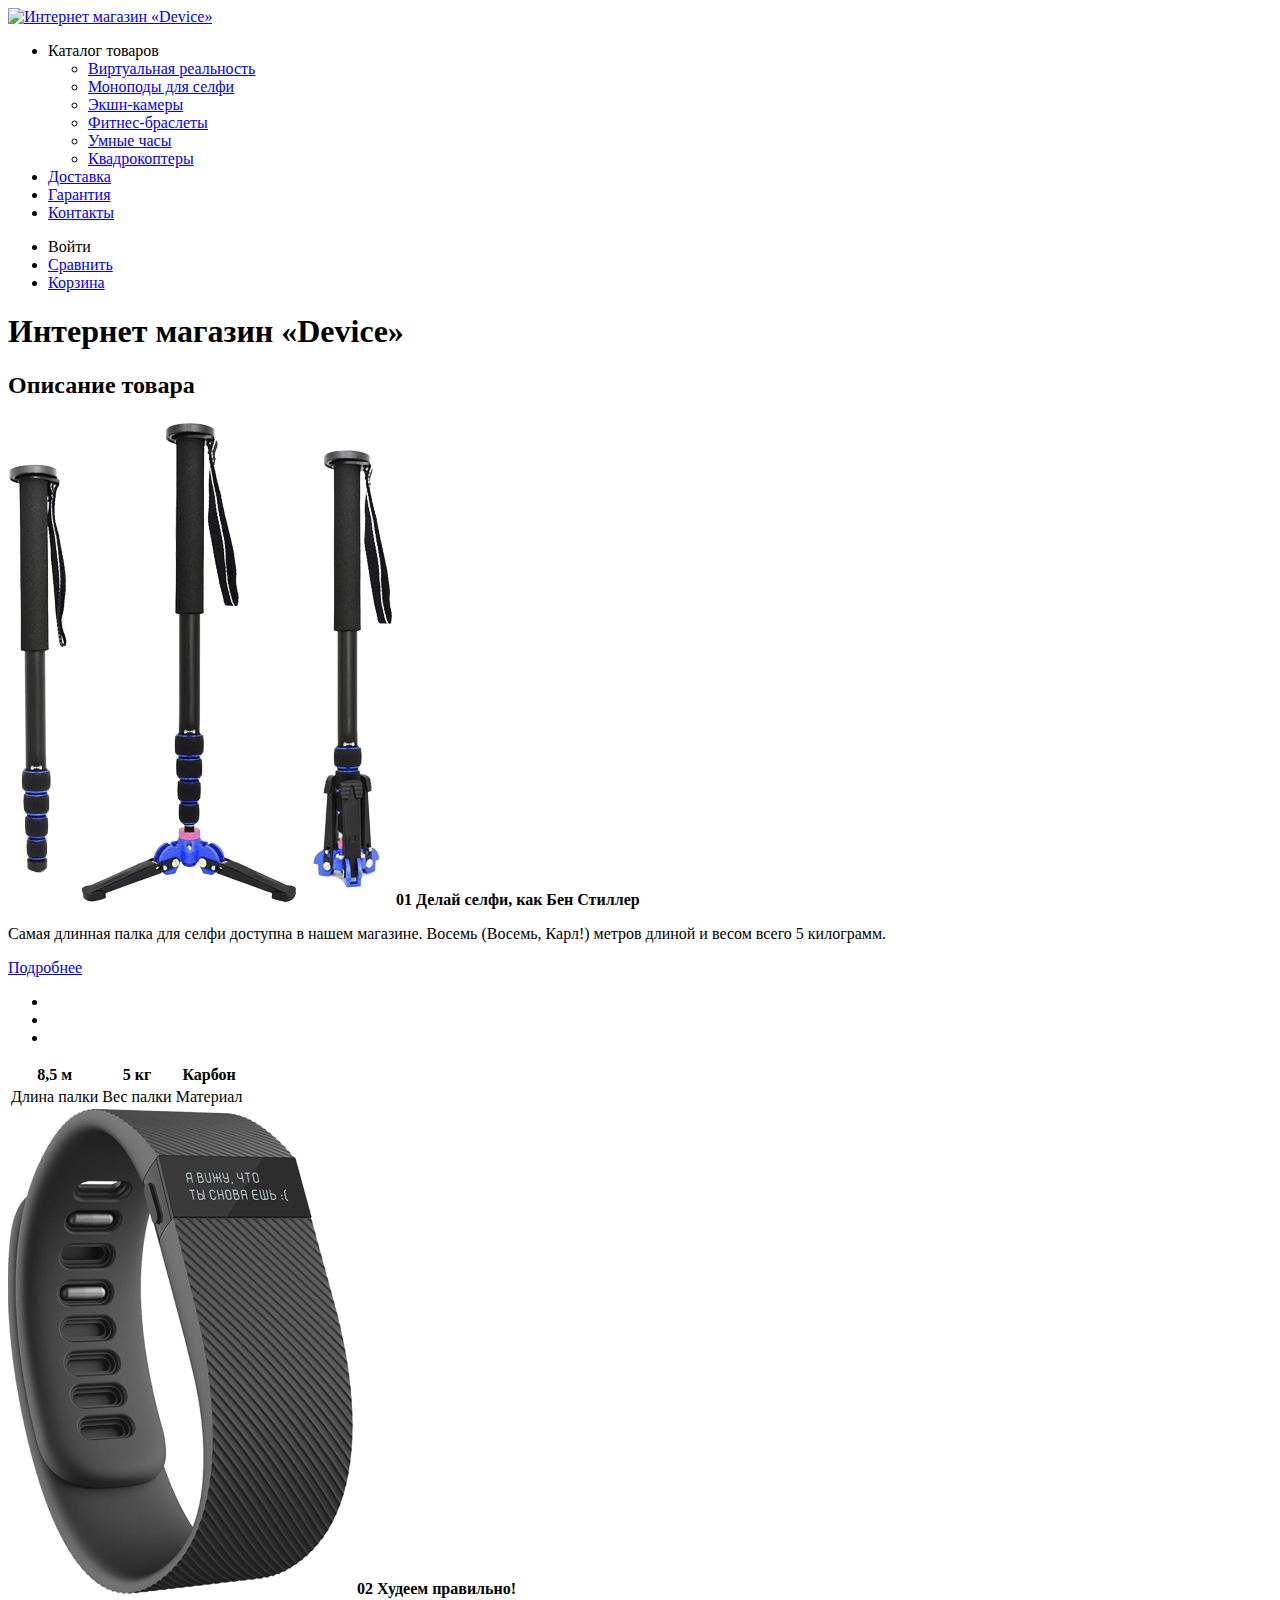
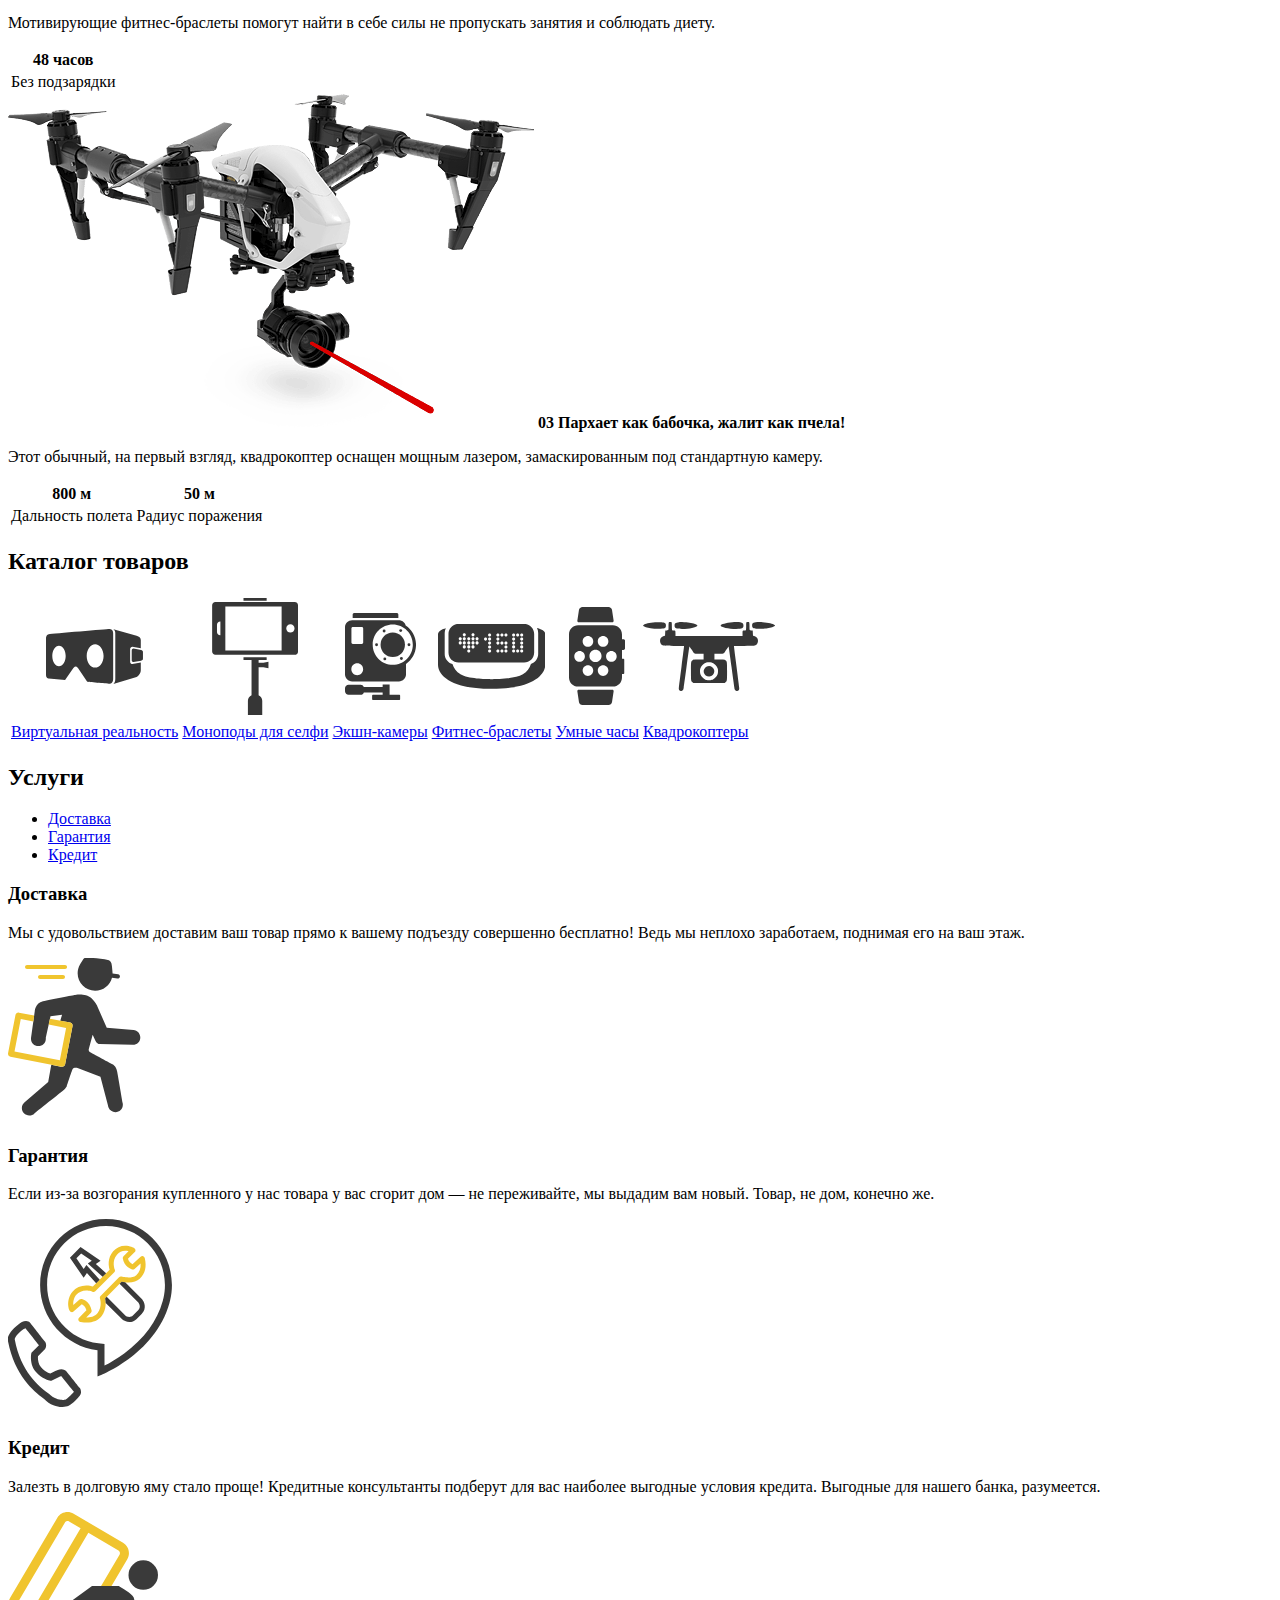
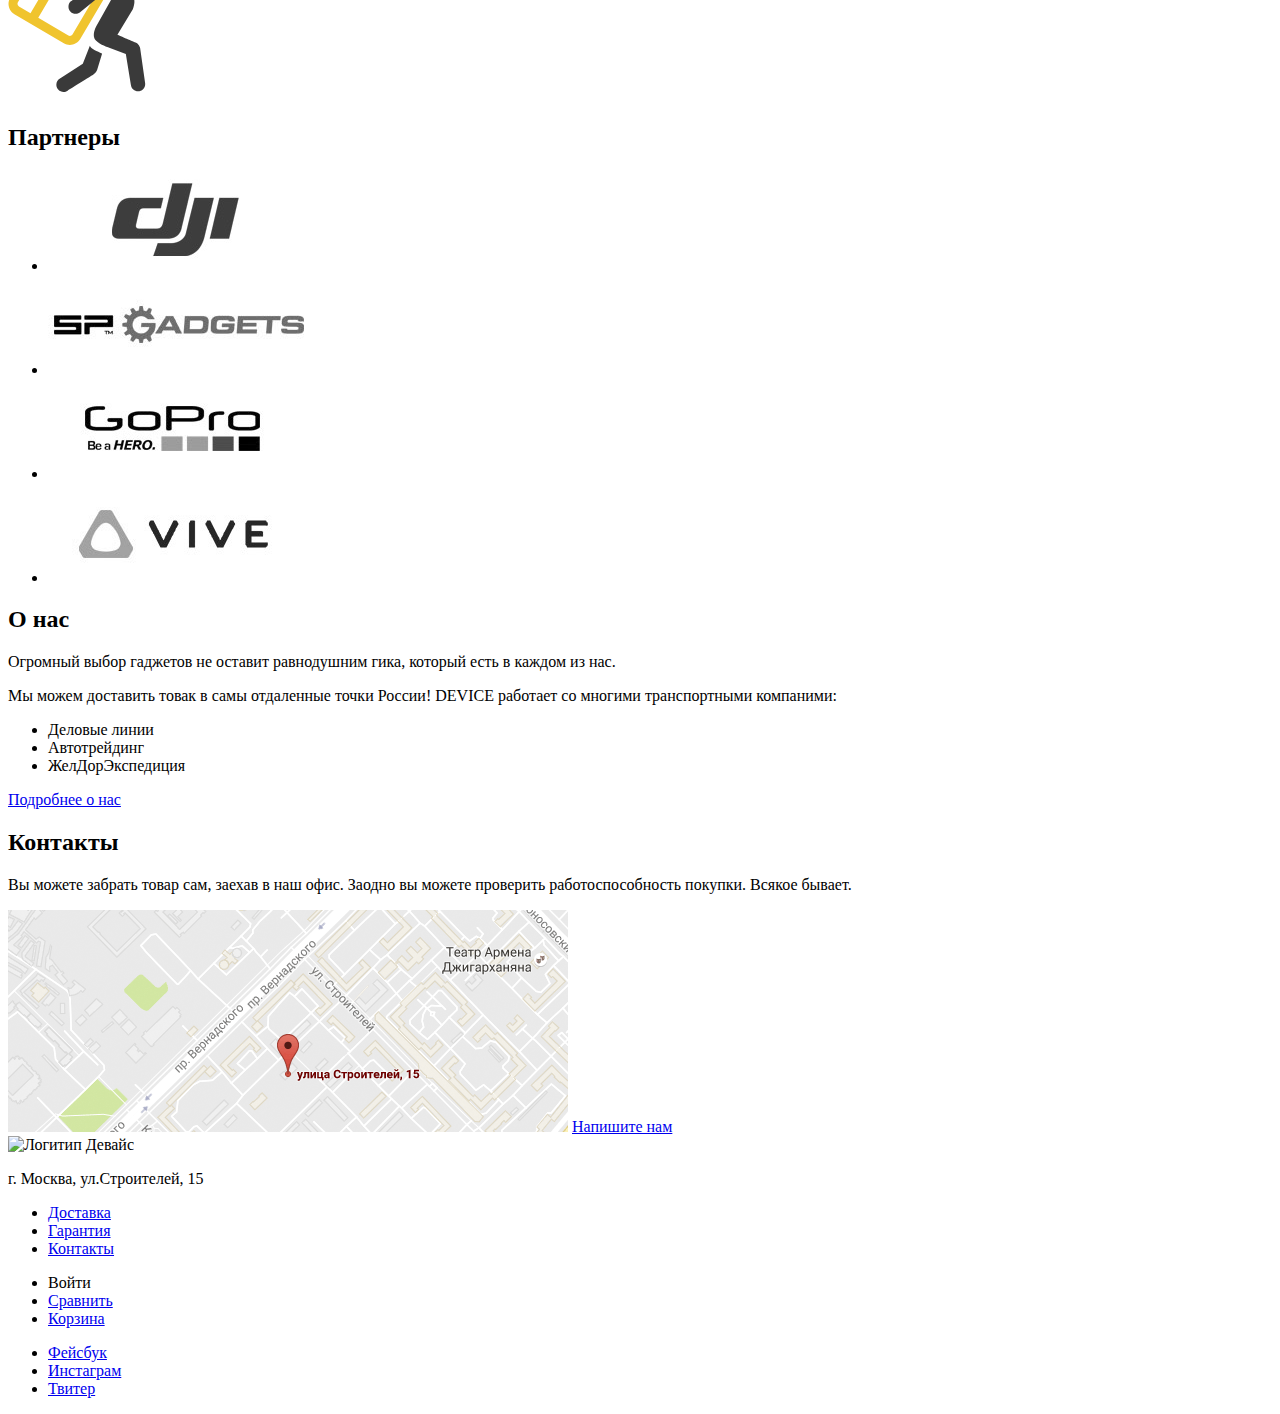
==== index.html @ b76ee07d "done" ====
<!DOCTYPE html>
<html lang="en">

<head>
    <meta charset="UTF-8">
    <meta name="viewport" content="width=device-width, initial-scale=1.0">
    <meta http-equiv="X-UA-Compatible" content="ie=edge">
    <title>Device cite</title>
</head>

<body>
    <header class="main-header">
        <nav class="main-navigation">
            <a class="main-headeer-logo" href="#">
                <img src="img/index-logo.jpg" alt="Интернет магазин «Device»">
            </a>
            <ul class="cite-navigation">
                <li class="catalog-menu">Каталог товаров
                    <ul><li>
                        <a href="#">Виртуальная реальность</a>
                    </li>
                    <li>
                        <a href="#">Моноподы для селфи</a>
                    </li>
                    <li>
                        <a href="#">Экшн-камеры</a>
                    </li>
                    <li>
                        <a href="#">Фитнес-браслеты</a>
                    </li>
                    <li>
                        <a href="#">Умные часы</a>
                    </li>
                    <li>
                        <a href="#">Квадрокоптеры</a>
                    </li>

                    </ul>
                </li>
                <li>
                    <a href="delivery.html">Доставка</a>
                </li>
                <li>
                    <a href="warranty.html">Гарантия</a>
                </li>
                <li>
                    <a href="contacts.html">Контакты</a>
                </li>
            </ul>
            <ul class="user-navigation">
                <li class="login-link">Войти</li>
                <li>
                    <a href="compare.html">Сравнить</a>
                </li>
                <li>
                    <a href="basket.html">Корзина</a>
                </li>
            </ul>
        </nav>
    </header>
    <main class="main-container">
        <h1 class="visually-hidden">Интернет магазин «Device»</h1>
        <section class="slider">
            <h2 class="visually-hidden">Описание товара</h2>
            <img class="slider-img-current" src="img/slider-monopod.png" alt="Монопод">
            <b class="slider-number">01</b>
            <b class="slider-adv-slogan-current">Делай селфи, как Бен Стиллер</b>
            <p class="slider-text-current">Самая длинная палка для селфи доступна в нашем магазине. Восемь (Восемь, Карл!) метров длиной и весом всего 5
                килограмм.
            </p>
            <a href="#" class="slider-link">Подробнее</a>
            <!-- Может надо заменить список радиобатонами -->
            <ul class="slider-button-list">
                <li class="slider-button-list-item-current"></li>
                <li class="slider-button-list-item"></li>
                <li class="slider-button-list-item"></li>
            </ul>
            <table class="description-params-current">
                <tr class="description-params-value-current">
                    <th>8,5 м</th>
                    <th>5 кг</th>
                    <th>Карбон</th>
                </tr>
                <tr class="description-params-name-current">
                    <td>Длина палки</td>
                    <td>Вес палки</td>
                    <td>Материал</td>
                </tr>
            </table>
            <img class="slider-img" src="img/slider-watch.png" alt="Часы">
            <b class="slider-number">02</b>
            <b class="slider-adv-slogan">Худеем правильно!</b>
            <p class="slider-text">Мотивирующие фитнес-браслеты помогут найти в себе силы 
                не пропускать занятия и соблюдать диету.
            </p>
            <!-- <a href="#" class="slider-link">Подробнее</a> -->
            <!-- Может надо заменить список радиобатонами -->
            <!-- <ul class="slider-button-list">
                <li class="slider-button-list-item-current"></li>
                <li class="slider-button-list-item"></li>
                <li class="slider-button-list-item"></li>
            </ul> -->
            <table class="description-params">
                <tr class="description-params">
                    <th>48 часов</th>
                </tr>
                <tr class="description-params-name">
                    <td>Без подзарядки</td>
                </tr>
            </table>
            
            <img class="slider-img" src="img/slider-quadro.png" alt="Квадрокоптер">
            <b class="slider-number">03</b>
            <b class="slider-adv-slogan">Пархает как бабочка, жалит как пчела!</b>
            <p class="slider-text">Этот обычный, на первый взгляд, квадрокоптер оснащен 
                    мощным лазером, замаскированным под стандартную камеру.
            </p>
            <!-- <a href="#" class="slider-link">Подробнее</a> -->
            <!-- Может надо заменить список радиобатонами -->
            <!-- <ul class="slider-button-list">
                <li class="slider-button-list-item"></li>
                <li class="slider-button-list-item"></li>
                <li class="slider-button-list-item"></li>
            </ul> -->
            <table class="description-params">
                <tr class="description-params-value">
                    <th>800 м</th>
                    <th>50 м</th>
                </tr>
                <tr class="description-params-name">
                    <td>Дальность полета</td>
                    <td>Радиус поражения</td>
                </tr>
            </table>
        </section>
        <section class="catalog">
            <h2 class="visually-hidden">Каталог товаров</h2>
            <table>
                <tr class="description-icons">
                    <th>
                        <a href="#">
                            <img src="img/icon-vr.svg" 
                            alt="Виртуальная реальность">
                        </a>
                    </th>
                    <th>
                        <a href="#">
                            <img src="img/icon-monopod.svg" alt="Монопод">
                        </a>
                    </th>
                    <th>
                        <a href="#">
                            <img src="img/icon-camera.svg" alt="Камера">
                        </a>
                    </th>
                    <th>
                        <a href="#">
                            <img src="img/icon-bracer.svg" alt="Браслет">
                        </a>
                    </th>
                    <th>
                        <a href="#">
                            <img src="img/icon-watch.svg" alt="Часы">
                        </a>
                    </th>
                    <th>
                        <a href="#">
                            <img src="img/icon-quadro.svg" alt="Квадрокоптер">
                        </a>
                    </th>
                </tr>
                <tr class="description-inon-names">
                    <td>
                        <a href="#">Виртуальная реальность</a>
                    </td>
                    <td>
                        <a href="#">Моноподы для селфи</a>
                    </td>
                    <td>
                        <a href="#">Экшн-камеры</a>
                    </td>
                    <td>
                        <a href="#">Фитнес-браслеты</a>
                    </td>
                    <td>
                        <a href="#">Умные часы</a>
                    </td>
                    <td>
                        <a href="#">Квадрокоптеры</a>
                    </td>
                </tr>
            </table>
        </section>
        <section class="servises">
            <h2 class="visually-hidden">Услуги</h2>
            <ul class="servises-list">
                <li class="servises-item-current">
                    <a href="#">Доставка</a>
                </li>
                <li class="servises-item">
                    <a href="#">Гарантия</a>
                </li>
                <li class="servises-item">
                    <a href="#">Кредит</a>
                </li>
            </ul>
            <h3 class="servises-header-current">Доставка</h3>
            <p class="servises-text-current">Мы с удовольствием доставим ваш
                 товар прямо к вашему подъезду совершенно бесплатно! Ведь мы 
                 неплохо заработаем, поднимая его на ваш этаж.
            </p>
            <img src="img/icon-delivery.svg" alt="Доставка">

            <h3 class="servises-header">Гарантия</h3>
            <p class="servises-text">Если из-за возгорания купленного
                 у нас товара у вас сгорит дом — не переживайте, мы выдадим
                  вам новый. Товар, не дом, конечно же.
            </p>
            <img src="img/icon-warranty.svg" alt="Гарантия">

            <h3 class="servises-header">Кредит</h3>
            <p class="servises-text">Залезть в долговую яму стало 
                проще! Кредитные консультанты подберут для вас наиболее
                выгодные условия кредита. Выгодные для нашего банка, 
                разумеется.
            </p>
            <img src="img/icon-credit.svg" alt="Кредит">

        </section>
        <section class="partners">
            <h2 class="visually-hidden">Партнеры</h2>
            <ul class="partner-list">
                <li>
                    <img src="img/logo-dji-black.jpg" alt="DJI">
                </li>
                <li>
                    <img src="img/logo-spgadgets-black.jpg" alt="SPGadgets">
                </li>
                <li>
                    <img src="img/logo-gopro-black.jpg" alt="GoPro">
                </li>
                <li>
                    <img src="img/logo-vive-black.jpg" alt="VIVE">
                </li>
            </ul>
        </section>
        <section class="about">
            <h2 class="visually-hidden">О нас</h2>
            <p class="about-text">Огромный выбор гаджетов не оставит 
                равнодушним гика, который есть в каждом из нас.
            </p>
            <p class="about-text">Мы можем доставить товак в самы 
                отдаленные точки России! DEVICE работает со многими 
                транспортными компаними:
            </p>
            <ul class="delivery-list">
                <li>Деловые линии</li>
                <li>Автотрейдинг</li>
                <li>ЖелДорЭкспедиция</li>
            </ul>
            <a class="about-link" href="#">Подробнее о нас</a>
        </section>
        <section class="contacts">
            <h2 class="visually-hidden">Контакты</h2>
            <p class="contacts-text">Вы можете забрать товар сам, 
                заехав в наш офис. Заодно вы можете проверить 
                работоспособность покупки. Всякое бывает.
            </p>
            <img src="img/map.png" alt="карта">
            <a class="contacts-link" href="#">Напишите нам</a>
        </section>
    </main>
    <footer class="main-footer">
        <img src="img/main-footer-logo.jpg" alt="Логитип Девайс">
        <p class="footer-text-adress">г. Москва, ул.Строителей, 15</p>
        <ul class="cite-navigation-footer">
            <li>
                <a href="delivery.html">Доставка</a>
            </li>
            <li>
                <a href="warranty.html">Гарантия</a>
            </li>
            <li>
                <a href="contacts.html">Контакты</a>
            </li>
        </ul>
        <ul class="user-navigation-footer">
            <li class="login-link">Войти</li>
            <li>
                <a href="compare.html">Сравнить</a>
            </li>
            <li>
                <a href="basket.html">Корзина</a>
            </li>
        </ul>
        <ul>
            <li><a class="social-button" href="#">Фейсбук</a></li>
            <li><a class="social-button" href="#">Инстаграм</a></li>
            <li><a class="social-button" href="#">Твитер</a></li>
        </ul>

    </footer>
</body>

</html>
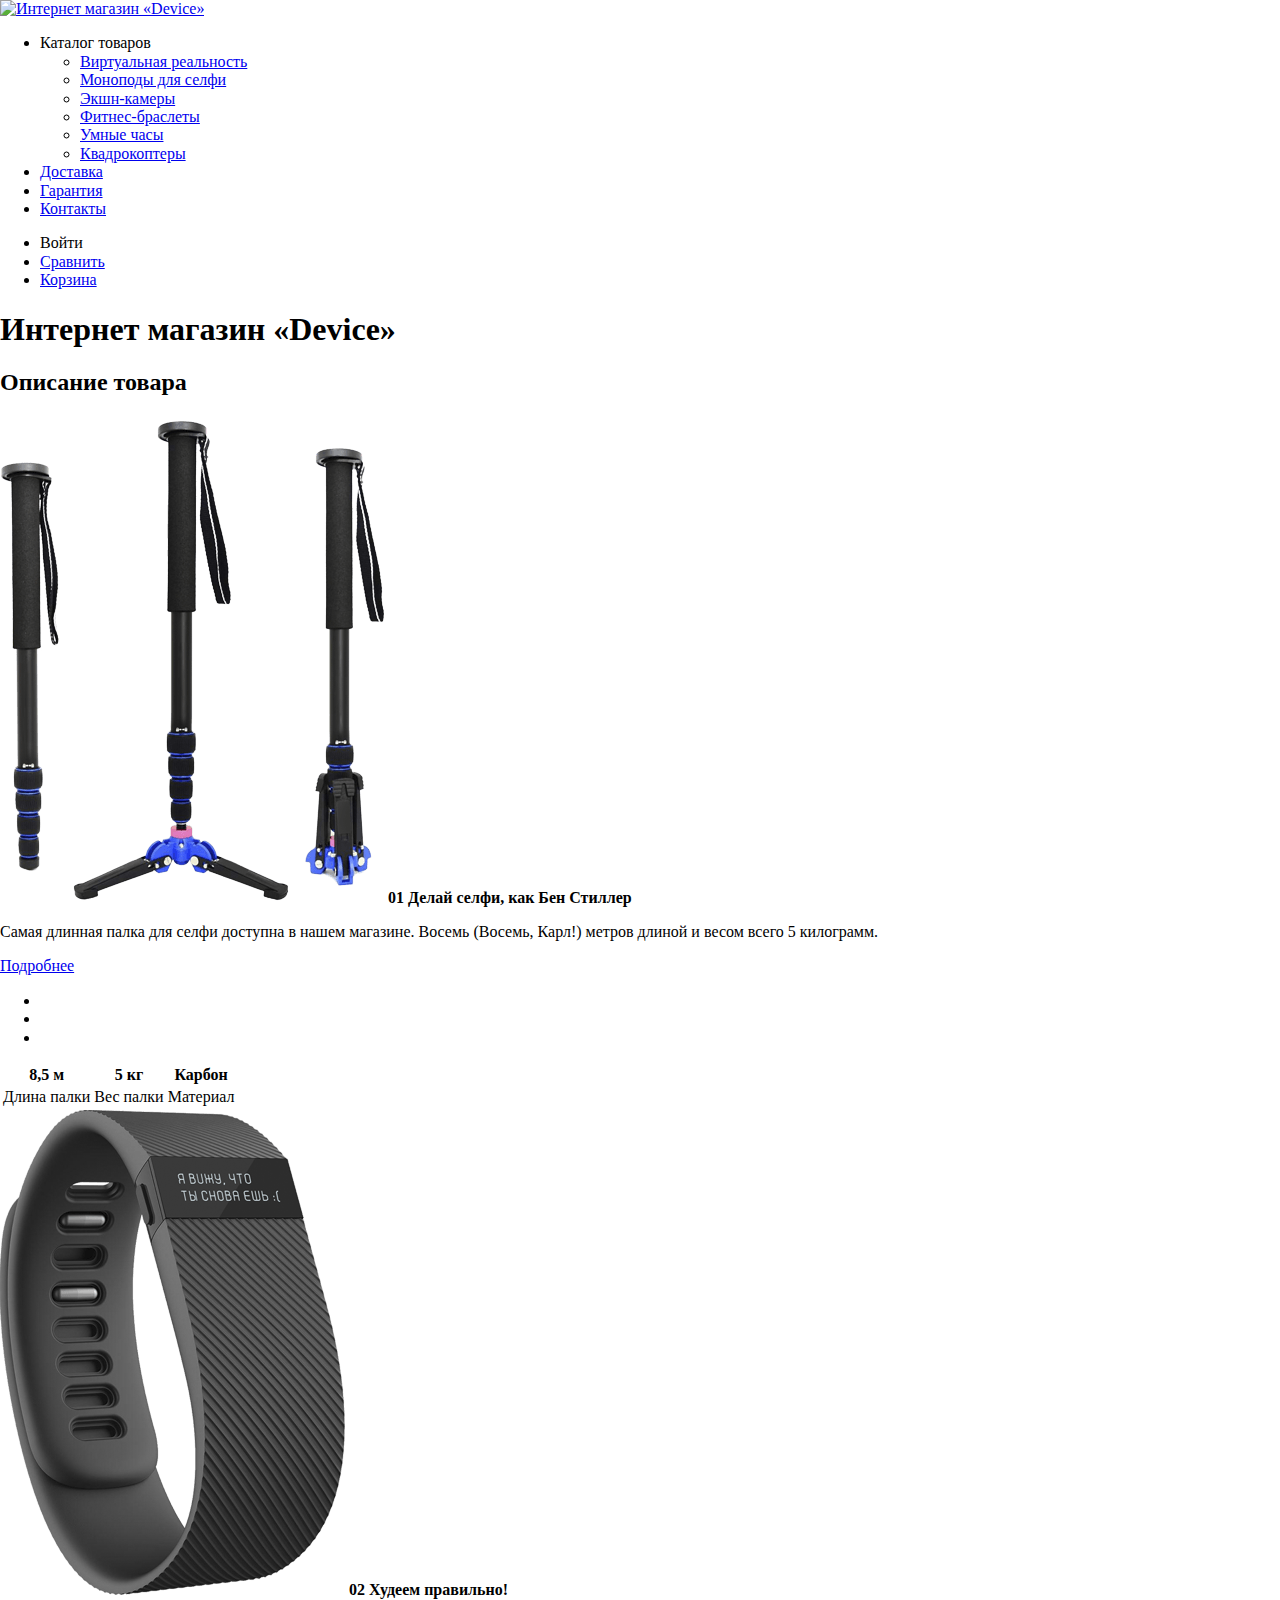
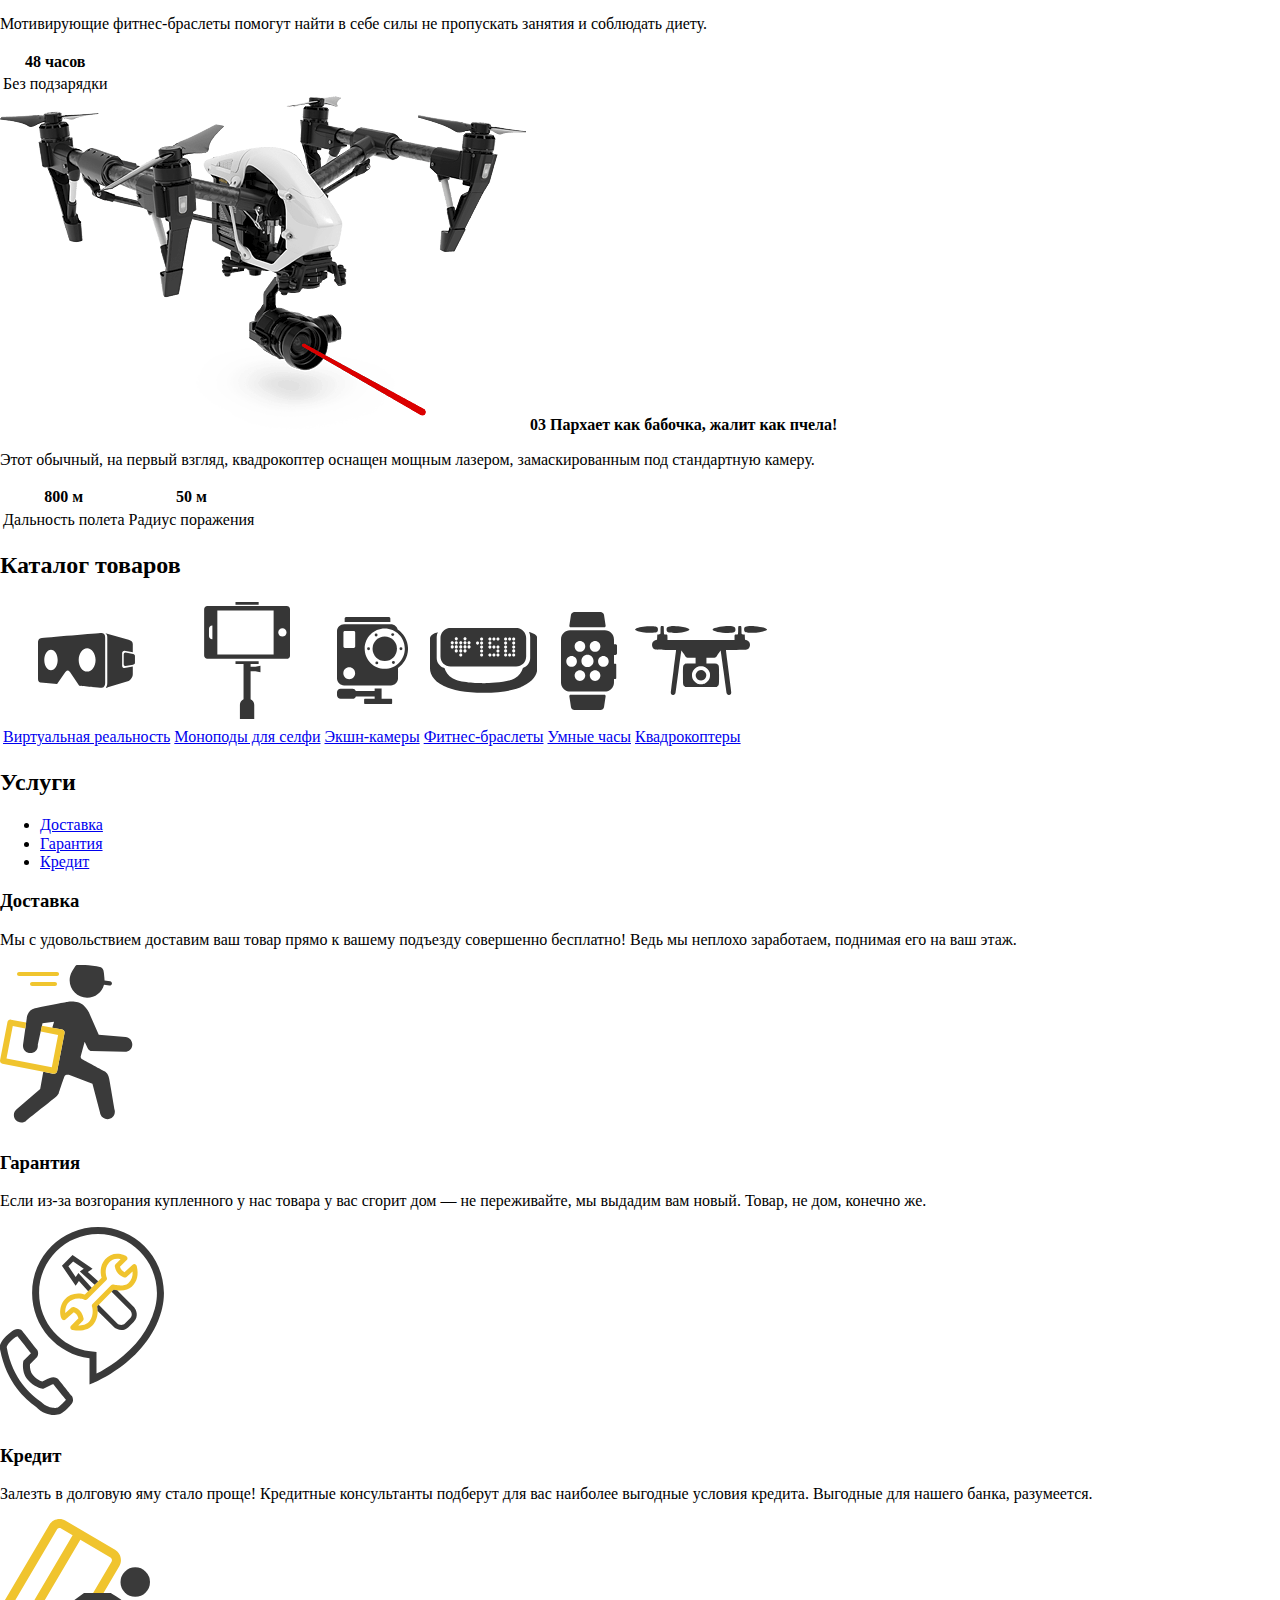
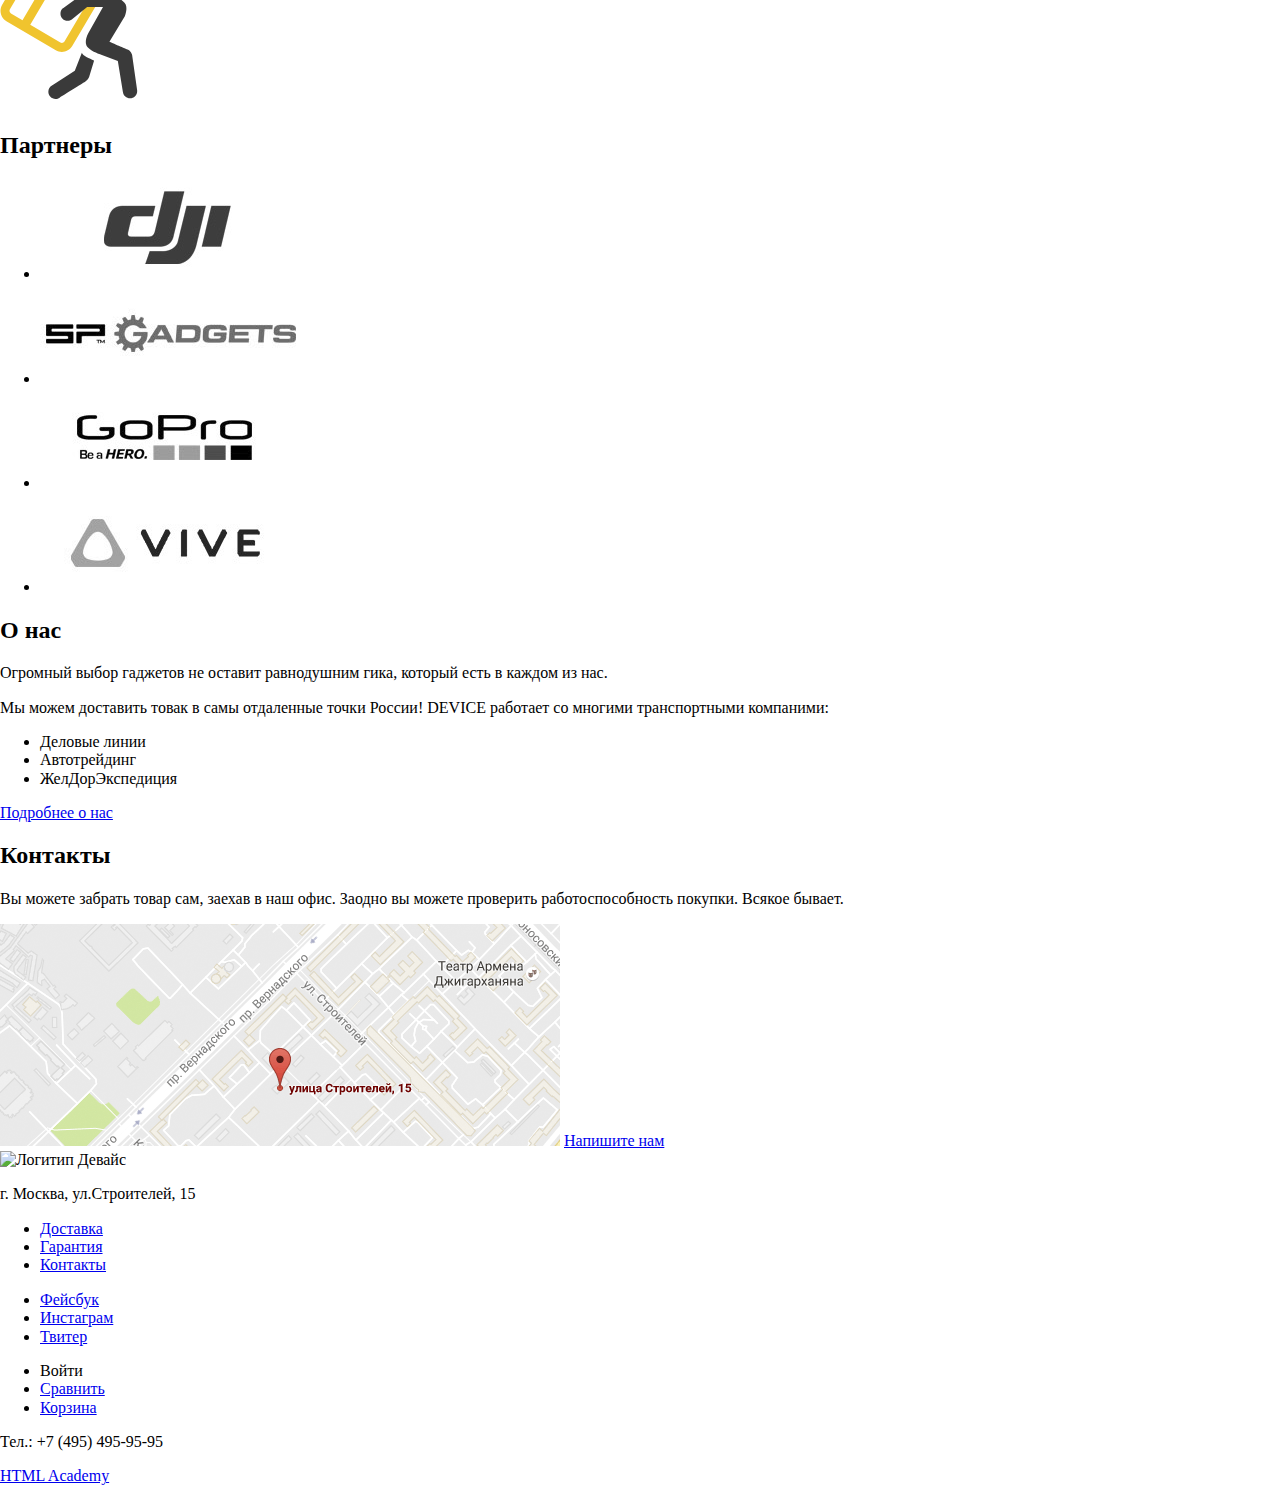
==== commit ee4a3739: "git commit origin -m "Начал стилизацию"" ====
--- a/index.html
+++ b/index.html
@@ -1,305 +1,306 @@
 <!DOCTYPE html>
 <html lang="en">
 
-<head>
-    <meta charset="UTF-8">
-    <meta name="viewport" content="width=device-width, initial-scale=1.0">
-    <meta http-equiv="X-UA-Compatible" content="ie=edge">
-    <title>Device cite</title>
-</head>
-
-<body>
-    <header class="main-header">
-        <nav class="main-navigation">
-            <a class="main-headeer-logo" href="#">
-                <img src="img/index-logo.jpg" alt="Интернет магазин «Device»">
-            </a>
-            <ul class="cite-navigation">
-                <li class="catalog-menu">Каталог товаров
-                    <ul><li>
-                        <a href="#">Виртуальная реальность</a>
+    <head>
+        <meta charset="UTF-8">
+        <meta name="viewport" content="width=device-width,
+            initial-scale=1.0">
+        <meta http-equiv="X-UA-Compatible" content="ie=edge">
+        <link rel="stylesheet" href="css/normalize.css">
+        <title>Device cite</title>
+    </head>
+
+    <body>
+
+        <header class="main-header">
+            <nav class="main-navigation">
+
+                <a class="main-headeer-logo" href="#">
+                    <img src="img/index-logo.jpg" alt="Интернет
+                        магазин «Device»"> </a>
+
+                <ul class="cite-navigation">
+                    <li class="catalog-menu">Каталог товаров
+                        <ul>
+                            <li> <a href="#">Виртуальная реальность</a> </li>
+                            <li> <a href="#">Моноподы для селфи</a> </li>
+                            <li> <a href="#">Экшн-камеры</a> </li>
+                            <li> <a href="#">Фитнес-браслеты</a> </li>
+                            <li> <a href="#">Умные часы</a> </li>
+                            <li> <a href="#">Квадрокоптеры</a> </li>
+                        </ul>
                     </li>
-                    <li>
-                        <a href="#">Моноподы для селфи</a>
+                    <li> <a href="delivery.html">Доставка</a> </li>
+                    <li> <a href="warranty.html">Гарантия</a> </li>
+                    <li> <a href="contacts.html">Контакты</a> </li>
+                </ul>
+
+                <ul class="user-navigation">
+                    <li class="login-link">Войти</li>
+                    <li> <a href="compare.html">Сравнить</a> </li>
+                    <li> <a href="basket.html">Корзина</a> </li>
+                </ul>
+
+            </nav>
+        </header>
+
+
+        <main class="main-container">
+
+            <h1 class="visually-hidden">Интернет магазин «Device»</h1>
+
+            <section class="slider">
+
+                <h2 class="visually-hidden">Описание товара</h2>
+
+                <img class="slider-img-current"
+                    src="img/slider-monopod.png" alt="Монопод">
+                <b class="slider-number">01</b>
+                <b class="slider-adv-slogan-current">Делай селфи, как
+                    Бен Стиллер</b>
+                <p class="slider-text-current">Самая длинная палка для
+                    селфи доступна в нашем магазине. Восемь (Восемь,
+                    Карл!) метров длиной и весом всего 5
+                    килограмм. </p>
+                <a href="#" class="slider-link">Подробнее</a>
+
+                <!-- Может надо заменить список радиобатонами -->
+                <ul class="slider-button-list">
+                    <li class="slider-button-list-item-current"></li>
+                    <li class="slider-button-list-item"></li>
+                    <li class="slider-button-list-item"></li>
+                </ul>
+
+                <table class="description-params-current">
+                    <tr class="description-params-value-current">
+                        <th>8,5 м</th>
+                        <th>5 кг</th>
+                        <th>Карбон</th>
+                    </tr>
+                    <tr class="description-params-name-current">
+                        <td>Длина палки</td>
+                        <td>Вес палки</td>
+                        <td>Материал</td>
+                    </tr>
+                </table>
+
+                <img class="slider-img" src="img/slider-watch.png"
+                    alt="Часы">
+                <b class="slider-number">02</b>
+                <b class="slider-adv-slogan">Худеем правильно!</b>
+                <p class="slider-text">Мотивирующие фитнес-браслеты
+                    помогут найти в себе силы не пропускать занятия и
+                    соблюдать диету. </p>
+                <!-- <a href="#" class="slider-link">Подробнее</a> -->
+                <!-- Может надо заменить список радиобатонами -->
+                <!-- <ul class="slider-button-list">
+                <li class="slider-button-list-item-current"></li>
+                <li class="slider-button-list-item"></li>
+                <li class="slider-button-list-item"></li>
+            </ul> -->
+                <table class="description-params">
+                    <tr class="description-params">
+                        <th>48 часов</th>
+                    </tr>
+                    <tr class="description-params-name">
+                        <td>Без подзарядки</td>
+                    </tr>
+                </table>
+
+                <img class="slider-img" src="img/slider-quadro.png"
+                    alt="Квадрокоптер">
+                <b class="slider-number">03</b>
+                <b class="slider-adv-slogan">Пархает как бабочка,
+                    жалит как пчела!</b>
+                <p class="slider-text">Этот обычный, на первый взгляд,
+                    квадрокоптер оснащен мощным лазером,
+                    замаскированным под стандартную камеру. </p>
+                <!-- <a href="#" class="slider-link">Подробнее</a> -->
+                <!-- Может надо заменить список радиобатонами -->
+                <!-- <ul class="slider-button-list">
+                <li class="slider-button-list-item"></li>
+                <li class="slider-button-list-item"></li>
+                <li class="slider-button-list-item"></li>
+            </ul> -->
+                <table class="description-params">
+                    <tr class="description-params-value">
+                        <th>800 м</th>
+                        <th>50 м</th>
+                    </tr>
+                    <tr class="description-params-name">
+                        <td>Дальность полета</td>
+                        <td>Радиус поражения</td>
+                    </tr>
+                </table>
+
+            </section>
+
+            <section class="catalog">
+
+                <h2 class="visually-hidden">Каталог товаров</h2>
+
+                <table>
+                    <tr class="description-icons">
+                        <th> <a href="#"> <img src="img/icon-vr.svg"
+                                    alt="Виртуальная реальность"> </a> </th>
+                        <th> <a href="#"> <img src="img/icon-monopod.svg"
+                                    alt="Монопод"> </a> </th>
+                        <th> <a href="#"> <img src="img/icon-camera.svg"
+                                    alt="Камера"> </a> </th>
+                        <th> <a href="#"> <img src="img/icon-bracer.svg"
+                                    alt="Браслет"> </a> </th>
+                        <th> <a href="#"> <img src="img/icon-watch.svg"
+                                    alt="Часы"> </a> </th>
+                        <th> <a href="#"> <img src="img/icon-quadro.svg"
+                                    alt="Квадрокоптер"> </a> </th>
+                    </tr>
+                    <tr class="description-inon-names">
+                        <td> <a href="#">Виртуальная реальность</a> </td>
+                        <td> <a href="#">Моноподы для селфи</a> </td>
+                        <td> <a href="#">Экшн-камеры</a> </td>
+                        <td> <a href="#">Фитнес-браслеты</a> </td>
+                        <td> <a href="#">Умные часы</a> </td>
+                        <td> <a href="#">Квадрокоптеры</a> </td>
+                    </tr>
+                </table>
+
+            </section>
+
+            <section class="servises">
+
+                <h2 class="visually-hidden">Услуги</h2>
+
+                <ul class="servises-list">
+                    <li class="servises-item-current"> <a href="#">Доставка</a>
                     </li>
-                    <li>
-                        <a href="#">Экшн-камеры</a>
-                    </li>
-                    <li>
-                        <a href="#">Фитнес-браслеты</a>
-                    </li>
-                    <li>
-                        <a href="#">Умные часы</a>
-                    </li>
-                    <li>
-                        <a href="#">Квадрокоптеры</a>
-                    </li>
-
-                    </ul>
-                </li>
-                <li>
-                    <a href="delivery.html">Доставка</a>
-                </li>
-                <li>
-                    <a href="warranty.html">Гарантия</a>
-                </li>
-                <li>
-                    <a href="contacts.html">Контакты</a>
-                </li>
-            </ul>
-            <ul class="user-navigation">
-                <li class="login-link">Войти</li>
-                <li>
-                    <a href="compare.html">Сравнить</a>
-                </li>
-                <li>
-                    <a href="basket.html">Корзина</a>
-                </li>
-            </ul>
-        </nav>
-    </header>
-    <main class="main-container">
-        <h1 class="visually-hidden">Интернет магазин «Device»</h1>
-        <section class="slider">
-            <h2 class="visually-hidden">Описание товара</h2>
-            <img class="slider-img-current" src="img/slider-monopod.png" alt="Монопод">
-            <b class="slider-number">01</b>
-            <b class="slider-adv-slogan-current">Делай селфи, как Бен Стиллер</b>
-            <p class="slider-text-current">Самая длинная палка для селфи доступна в нашем магазине. Восемь (Восемь, Карл!) метров длиной и весом всего 5
-                килограмм.
-            </p>
-            <a href="#" class="slider-link">Подробнее</a>
-            <!-- Может надо заменить список радиобатонами -->
-            <ul class="slider-button-list">
-                <li class="slider-button-list-item-current"></li>
-                <li class="slider-button-list-item"></li>
-                <li class="slider-button-list-item"></li>
-            </ul>
-            <table class="description-params-current">
-                <tr class="description-params-value-current">
-                    <th>8,5 м</th>
-                    <th>5 кг</th>
-                    <th>Карбон</th>
-                </tr>
-                <tr class="description-params-name-current">
-                    <td>Длина палки</td>
-                    <td>Вес палки</td>
-                    <td>Материал</td>
-                </tr>
-            </table>
-            <img class="slider-img" src="img/slider-watch.png" alt="Часы">
-            <b class="slider-number">02</b>
-            <b class="slider-adv-slogan">Худеем правильно!</b>
-            <p class="slider-text">Мотивирующие фитнес-браслеты помогут найти в себе силы 
-                не пропускать занятия и соблюдать диету.
-            </p>
-            <!-- <a href="#" class="slider-link">Подробнее</a> -->
-            <!-- Может надо заменить список радиобатонами -->
-            <!-- <ul class="slider-button-list">
-                <li class="slider-button-list-item-current"></li>
-                <li class="slider-button-list-item"></li>
-                <li class="slider-button-list-item"></li>
-            </ul> -->
-            <table class="description-params">
-                <tr class="description-params">
-                    <th>48 часов</th>
-                </tr>
-                <tr class="description-params-name">
-                    <td>Без подзарядки</td>
-                </tr>
-            </table>
-            
-            <img class="slider-img" src="img/slider-quadro.png" alt="Квадрокоптер">
-            <b class="slider-number">03</b>
-            <b class="slider-adv-slogan">Пархает как бабочка, жалит как пчела!</b>
-            <p class="slider-text">Этот обычный, на первый взгляд, квадрокоптер оснащен 
-                    мощным лазером, замаскированным под стандартную камеру.
-            </p>
-            <!-- <a href="#" class="slider-link">Подробнее</a> -->
-            <!-- Может надо заменить список радиобатонами -->
-            <!-- <ul class="slider-button-list">
-                <li class="slider-button-list-item"></li>
-                <li class="slider-button-list-item"></li>
-                <li class="slider-button-list-item"></li>
-            </ul> -->
-            <table class="description-params">
-                <tr class="description-params-value">
-                    <th>800 м</th>
-                    <th>50 м</th>
-                </tr>
-                <tr class="description-params-name">
-                    <td>Дальность полета</td>
-                    <td>Радиус поражения</td>
-                </tr>
-            </table>
-        </section>
-        <section class="catalog">
-            <h2 class="visually-hidden">Каталог товаров</h2>
-            <table>
-                <tr class="description-icons">
-                    <th>
-                        <a href="#">
-                            <img src="img/icon-vr.svg" 
-                            alt="Виртуальная реальность">
-                        </a>
-                    </th>
-                    <th>
-                        <a href="#">
-                            <img src="img/icon-monopod.svg" alt="Монопод">
-                        </a>
-                    </th>
-                    <th>
-                        <a href="#">
-                            <img src="img/icon-camera.svg" alt="Камера">
-                        </a>
-                    </th>
-                    <th>
-                        <a href="#">
-                            <img src="img/icon-bracer.svg" alt="Браслет">
-                        </a>
-                    </th>
-                    <th>
-                        <a href="#">
-                            <img src="img/icon-watch.svg" alt="Часы">
-                        </a>
-                    </th>
-                    <th>
-                        <a href="#">
-                            <img src="img/icon-quadro.svg" alt="Квадрокоптер">
-                        </a>
-                    </th>
-                </tr>
-                <tr class="description-inon-names">
-                    <td>
-                        <a href="#">Виртуальная реальность</a>
-                    </td>
-                    <td>
-                        <a href="#">Моноподы для селфи</a>
-                    </td>
-                    <td>
-                        <a href="#">Экшн-камеры</a>
-                    </td>
-                    <td>
-                        <a href="#">Фитнес-браслеты</a>
-                    </td>
-                    <td>
-                        <a href="#">Умные часы</a>
-                    </td>
-                    <td>
-                        <a href="#">Квадрокоптеры</a>
-                    </td>
-                </tr>
-            </table>
-        </section>
-        <section class="servises">
-            <h2 class="visually-hidden">Услуги</h2>
-            <ul class="servises-list">
-                <li class="servises-item-current">
-                    <a href="#">Доставка</a>
-                </li>
-                <li class="servises-item">
-                    <a href="#">Гарантия</a>
-                </li>
-                <li class="servises-item">
-                    <a href="#">Кредит</a>
-                </li>
-            </ul>
-            <h3 class="servises-header-current">Доставка</h3>
-            <p class="servises-text-current">Мы с удовольствием доставим ваш
-                 товар прямо к вашему подъезду совершенно бесплатно! Ведь мы 
-                 неплохо заработаем, поднимая его на ваш этаж.
-            </p>
-            <img src="img/icon-delivery.svg" alt="Доставка">
-
-            <h3 class="servises-header">Гарантия</h3>
-            <p class="servises-text">Если из-за возгорания купленного
-                 у нас товара у вас сгорит дом — не переживайте, мы выдадим
-                  вам новый. Товар, не дом, конечно же.
-            </p>
-            <img src="img/icon-warranty.svg" alt="Гарантия">
-
-            <h3 class="servises-header">Кредит</h3>
-            <p class="servises-text">Залезть в долговую яму стало 
-                проще! Кредитные консультанты подберут для вас наиболее
-                выгодные условия кредита. Выгодные для нашего банка, 
-                разумеется.
-            </p>
-            <img src="img/icon-credit.svg" alt="Кредит">
-
-        </section>
-        <section class="partners">
-            <h2 class="visually-hidden">Партнеры</h2>
-            <ul class="partner-list">
-                <li>
-                    <img src="img/logo-dji-black.jpg" alt="DJI">
-                </li>
-                <li>
-                    <img src="img/logo-spgadgets-black.jpg" alt="SPGadgets">
-                </li>
-                <li>
-                    <img src="img/logo-gopro-black.jpg" alt="GoPro">
-                </li>
-                <li>
-                    <img src="img/logo-vive-black.jpg" alt="VIVE">
-                </li>
-            </ul>
-        </section>
-        <section class="about">
-            <h2 class="visually-hidden">О нас</h2>
-            <p class="about-text">Огромный выбор гаджетов не оставит 
-                равнодушним гика, который есть в каждом из нас.
-            </p>
-            <p class="about-text">Мы можем доставить товак в самы 
-                отдаленные точки России! DEVICE работает со многими 
-                транспортными компаними:
-            </p>
-            <ul class="delivery-list">
-                <li>Деловые линии</li>
-                <li>Автотрейдинг</li>
-                <li>ЖелДорЭкспедиция</li>
-            </ul>
-            <a class="about-link" href="#">Подробнее о нас</a>
-        </section>
-        <section class="contacts">
-            <h2 class="visually-hidden">Контакты</h2>
-            <p class="contacts-text">Вы можете забрать товар сам, 
-                заехав в наш офис. Заодно вы можете проверить 
-                работоспособность покупки. Всякое бывает.
-            </p>
-            <img src="img/map.png" alt="карта">
-            <a class="contacts-link" href="#">Напишите нам</a>
-        </section>
-    </main>
-    <footer class="main-footer">
-        <img src="img/main-footer-logo.jpg" alt="Логитип Девайс">
-        <p class="footer-text-adress">г. Москва, ул.Строителей, 15</p>
-        <ul class="cite-navigation-footer">
-            <li>
-                <a href="delivery.html">Доставка</a>
-            </li>
-            <li>
-                <a href="warranty.html">Гарантия</a>
-            </li>
-            <li>
-                <a href="contacts.html">Контакты</a>
-            </li>
-        </ul>
-        <ul class="user-navigation-footer">
-            <li class="login-link">Войти</li>
-            <li>
-                <a href="compare.html">Сравнить</a>
-            </li>
-            <li>
-                <a href="basket.html">Корзина</a>
-            </li>
-        </ul>
-        <ul>
-            <li><a class="social-button" href="#">Фейсбук</a></li>
-            <li><a class="social-button" href="#">Инстаграм</a></li>
-            <li><a class="social-button" href="#">Твитер</a></li>
-        </ul>
-
-    </footer>
-</body>
-
+                    <li class="servises-item"> <a href="#">Гарантия</a> </li>
+                    <li class="servises-item"> <a href="#">Кредит</a> </li>
+                </ul>
+
+                <h3 class="servises-header-current">Доставка</h3>
+
+                <p class="servises-text-current">Мы с удовольствием
+                    доставим ваш товар прямо к вашему подъезду
+                    совершенно бесплатно! Ведь мы неплохо заработаем,
+                    поднимая его на ваш этаж. </p>
+                <img src="img/icon-delivery.svg" alt="Доставка">
+
+                <h3 class="servises-header">Гарантия</h3>
+                <p class="servises-text">Если из-за возгорания
+                    купленного у нас товара у вас сгорит дом — не
+                    переживайте, мы выдадим вам новый. Товар,
+                    не дом, конечно же. </p>
+                <img src="img/icon-warranty.svg" alt="Гарантия">
+
+                <h3 class="servises-header">Кредит</h3>
+                <p class="servises-text">Залезть в долговую яму стало
+                    проще! Кредитные консультанты подберут для вас
+                    наиболее выгодные условия кредита.
+                    Выгодные для нашего банка, разумеется. </p>
+                <img src="img/icon-credit.svg" alt="Кредит">
+
+            </section>
+
+            <section class="brends">
+
+                <h2 class="visually-hidden">Партнеры</h2>
+
+                <ul class="brends-list">
+                    <li> <img src="img/logo-dji-black.jpg" alt="DJI"> </li>
+                    <li> <img src="img/logo-spgadgets-black.jpg"
+                            alt="SPGadgets"> </li>
+                    <li> <img src="img/logo-gopro-black.jpg"
+                            alt="GoPro"> </li>
+                    <li> <img src="img/logo-vive-black.jpg" alt="VIVE"> </li>
+                </ul>
+
+            </section>
+
+            <section class="about">
+
+                <h2 class="visually-hidden">О нас</h2>
+
+                <p class="about-text">Огромный выбор гаджетов не
+                    оставит равнодушним гика, который есть в каждом из
+                    нас. </p>
+
+                <p class="about-text">Мы можем доставить товак в самы
+                    отдаленные точки России! DEVICE работает со
+                    многими транспортными компаними: </p>
+
+                <ul class="delivery-list">
+                    <li>Деловые линии</li>
+                    <li>Автотрейдинг</li>
+                    <li>ЖелДорЭкспедиция</li>
+                </ul>
+
+                <a class="about-link" href="#">Подробнее о нас</a>
+
+            </section>
+
+            <section class="contacts">
+
+                <h2 class="visually-hidden">Контакты</h2>
+
+                <p class="contacts-text">Вы можете забрать товар сам,
+                    заехав в наш офис. Заодно вы можете проверить
+                    работоспособность покупки. Всякое
+                    бывает. </p>
+
+                <img src="img/map.png" alt="карта">
+
+                <a class="contacts-link" href="#">Напишите нам</a>
+
+            </section>
+
+        </main>
+
+
+        <footer class="main-footer">
+
+            <div class="footer-logo">
+
+                <img src="img/main-footer-logo.jpg" alt="Логитип
+                    Девайс">
+
+                <p class="footer-text-adress">г. Москва,
+                    ул.Строителей, 15</p>
+            </div>
+
+
+            <div class="footer-links">
+
+                <ul class="cite-navigation-footer">
+                    <li> <a href="delivery.html">Доставка</a> </li>
+                    <li> <a href="warranty.html">Гарантия</a> </li>
+                    <li> <a href="contacts.html">Контакты</a> </li>
+                </ul>
+
+                <ul>
+                    <li> <a class="social-button" href="#">Фейсбук</a> </li>
+                    <li> <a class="social-button" href="#">Инстаграм</a> </li>
+                    <li> <a class="social-button" href="#">Твитер</a> </li>
+                </ul>
+
+            </div>
+
+
+            <div class="footer-login">
+
+                <ul class="user-navigation-footer">
+                    <li class="login-link">Войти</li>
+                    <li> <a href="compare.html">Сравнить</a> </li>
+                    <li> <a href="basket.html">Корзина</a> </li>
+                </ul>
+
+                <p class="footer-text-adress">Тел.: +7 (495) 495-95-95</p>
+
+                <p class="footer-copyright"> <a class="button"
+                        href="https://htmlacademy.ru">HTML
+                        Academy</a>
+                </p>
+            </div>
+
+        </footer>
+    </body>
 </html>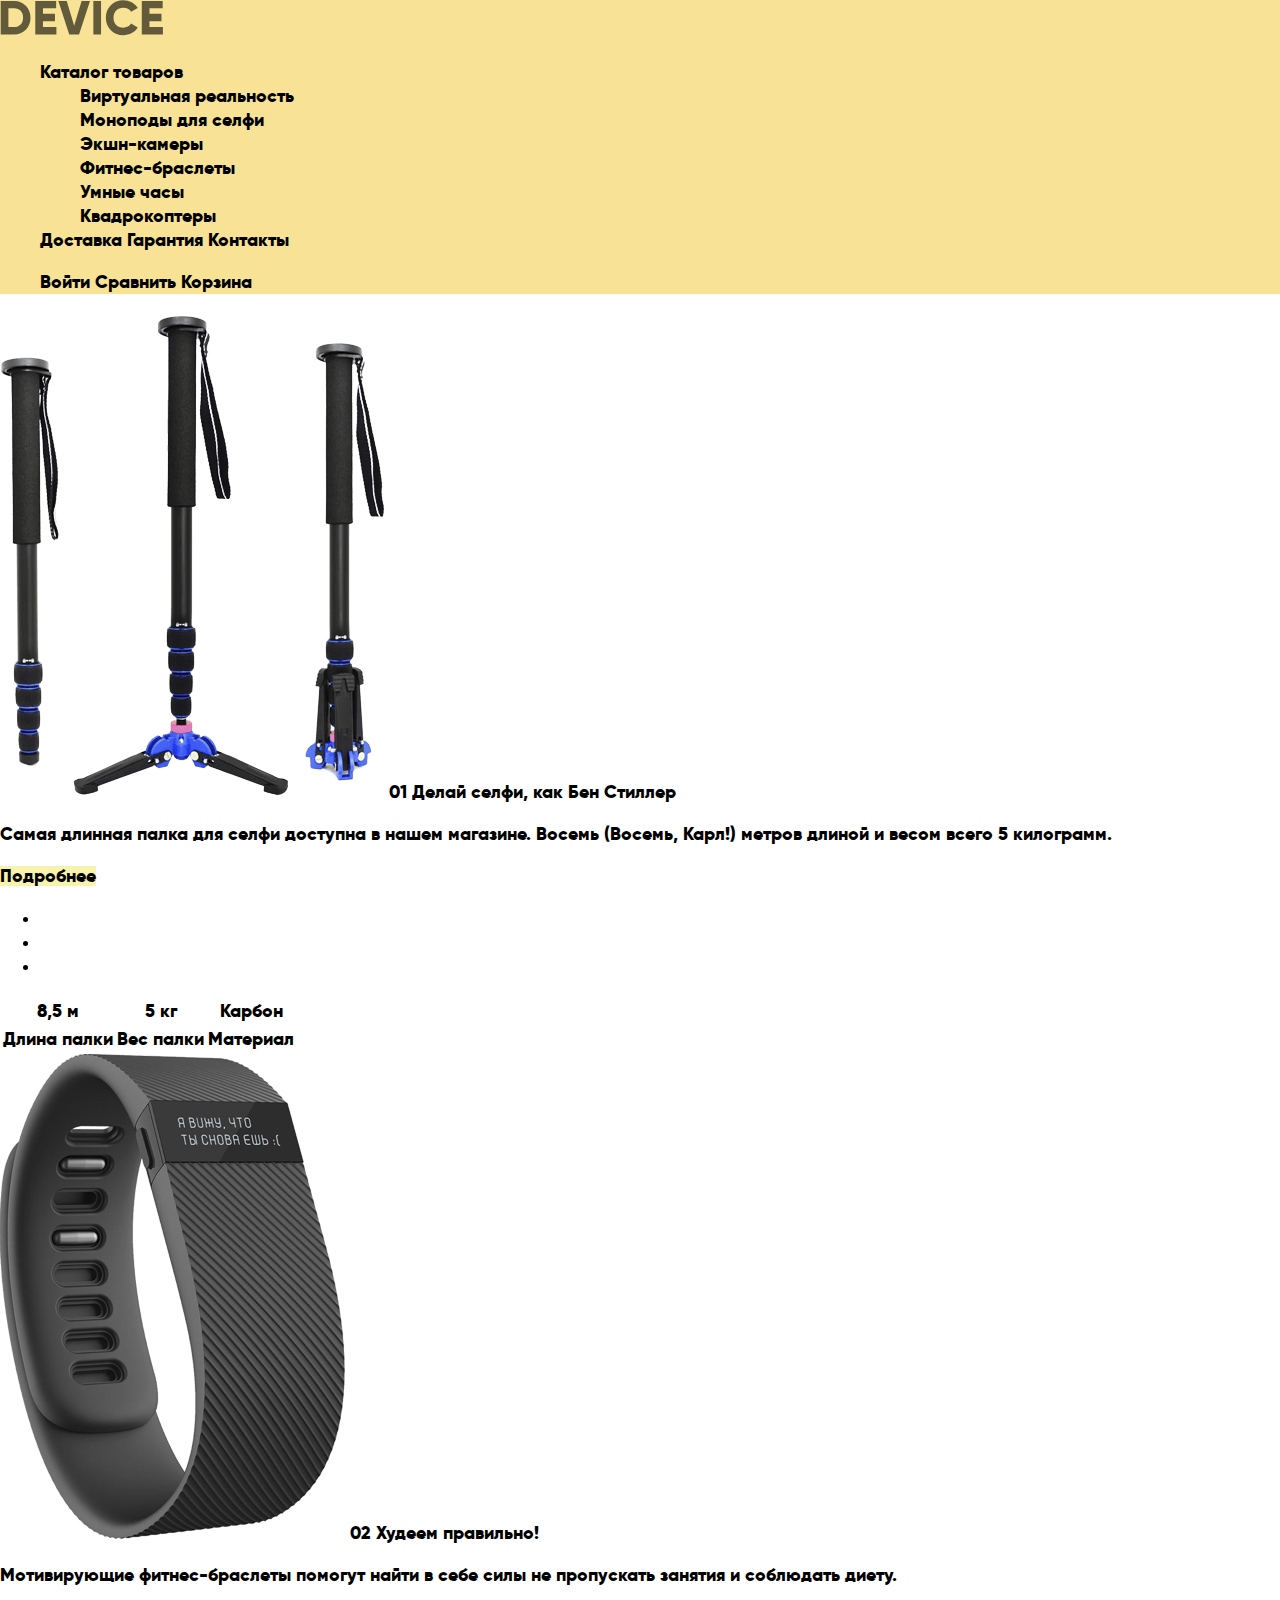
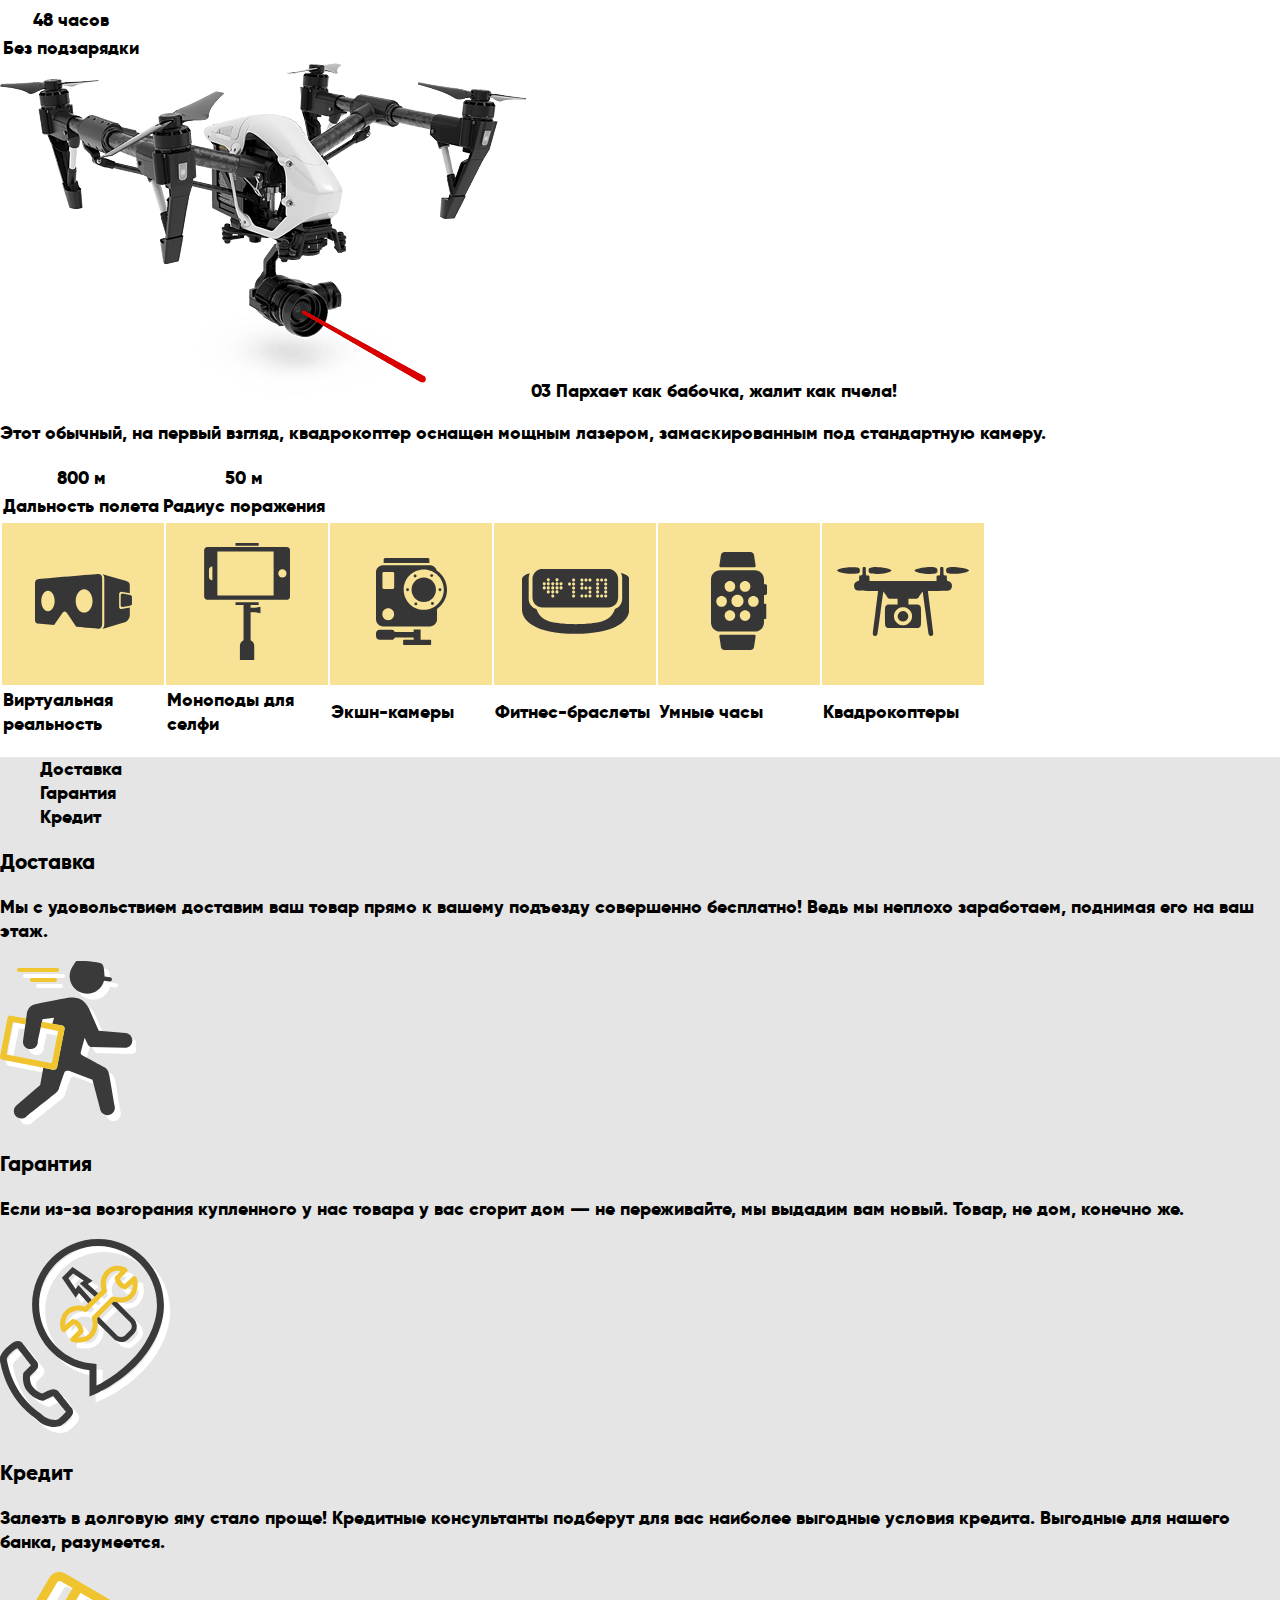
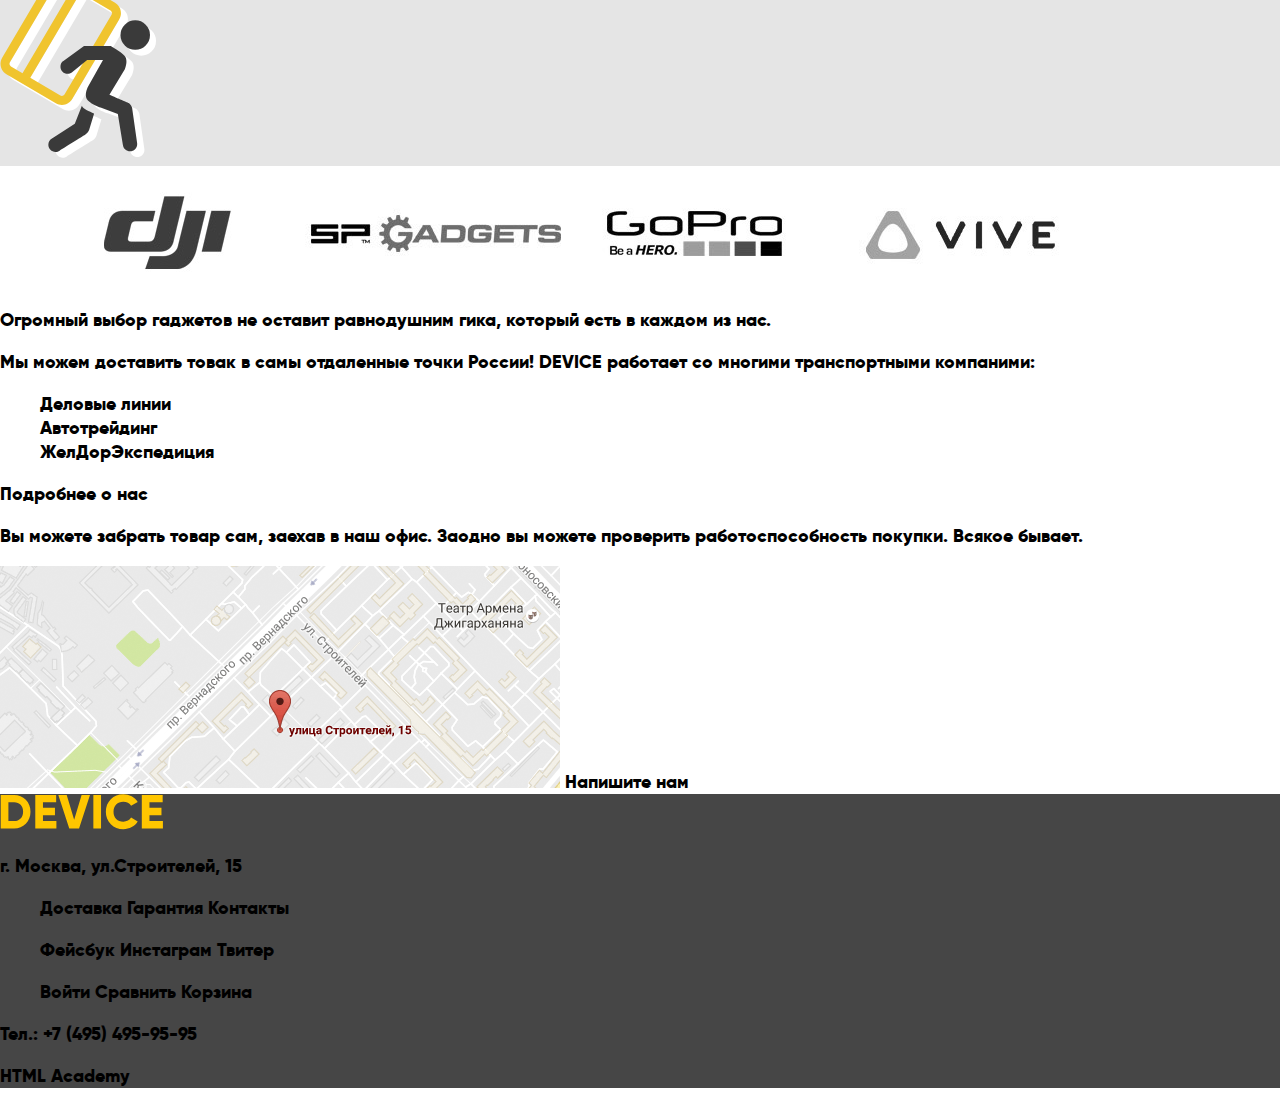
==== commit 31252b32: "Стилизация продолжается" ====
--- a/index.html
+++ b/index.html
@@ -6,7 +6,10 @@
         <meta name="viewport" content="width=device-width,
             initial-scale=1.0">
         <meta http-equiv="X-UA-Compatible" content="ie=edge">
+        <link href="https://fonts.googleapis.com/css?family=Open+Sans:300,400"
+            rel="stylesheet">
         <link rel="stylesheet" href="css/normalize.css">
+        <link rel="stylesheet" href="css/style.css">
         <title>Device cite</title>
     </head>
 
@@ -16,11 +19,19 @@
             <nav class="main-navigation">
 
                 <a class="main-headeer-logo" href="#">
-                    <img src="img/index-logo.jpg" alt="Интернет
+                    <img src="img/index-logo-black.svg" alt="Интернет
                         магазин «Device»"> </a>
 
-                <ul class="cite-navigation">
-                    <li class="catalog-menu">Каталог товаров
+                <form class="search-form" action="https://echo.htmlacademy.ru"
+                    method="POST">
+                    <label class="visually-hidden">Поиск по сайту
+                        <input type="text" name="search" placeholder="Поиск по
+                            сайту">
+                    </label>
+                </form>
+
+                <ul class="site-navigation">
+                    <li class="catalog-menu"><a href="#">Каталог товаров</a>
                         <ul>
                             <li> <a href="#">Виртуальная реальность</a> </li>
                             <li> <a href="#">Моноподы для селфи</a> </li>
@@ -36,7 +47,8 @@
                 </ul>
 
                 <ul class="user-navigation">
-                    <li class="login-link">Войти</li>
+                    <li class="login-link">
+                        <a class="login-link" href="login.html">Войти</a> </li>
                     <li> <a href="compare.html">Сравнить</a> </li>
                     <li> <a href="basket.html">Корзина</a> </li>
                 </ul>
@@ -166,34 +178,34 @@
 
             </section>
 
-            <section class="servises">
+            <section class="services">
 
                 <h2 class="visually-hidden">Услуги</h2>
 
-                <ul class="servises-list">
-                    <li class="servises-item-current"> <a href="#">Доставка</a>
+                <ul class="services-list">
+                    <li class="services-item-current"> <a href="#">Доставка</a>
                     </li>
-                    <li class="servises-item"> <a href="#">Гарантия</a> </li>
-                    <li class="servises-item"> <a href="#">Кредит</a> </li>
-                </ul>
-
-                <h3 class="servises-header-current">Доставка</h3>
-
-                <p class="servises-text-current">Мы с удовольствием
+                    <li class="services-item"> <a href="#">Гарантия</a> </li>
+                    <li class="services-item"> <a href="#">Кредит</a> </li>
+                </ul>
+
+                <h3 class="services-header-current">Доставка</h3>
+
+                <p class="services-text-current">Мы с удовольствием
                     доставим ваш товар прямо к вашему подъезду
                     совершенно бесплатно! Ведь мы неплохо заработаем,
                     поднимая его на ваш этаж. </p>
                 <img src="img/icon-delivery.svg" alt="Доставка">
 
-                <h3 class="servises-header">Гарантия</h3>
-                <p class="servises-text">Если из-за возгорания
+                <h3 class="services-header">Гарантия</h3>
+                <p class="services-text">Если из-за возгорания
                     купленного у нас товара у вас сгорит дом — не
                     переживайте, мы выдадим вам новый. Товар,
                     не дом, конечно же. </p>
                 <img src="img/icon-warranty.svg" alt="Гарантия">
 
-                <h3 class="servises-header">Кредит</h3>
-                <p class="servises-text">Залезть в долговую яму стало
+                <h3 class="services-header">Кредит</h3>
+                <p class="services-text">Залезть в долговую яму стало
                     проще! Кредитные консультанты подберут для вас
                     наиболее выгодные условия кредита.
                     Выгодные для нашего банка, разумеется. </p>
@@ -201,17 +213,21 @@
 
             </section>
 
-            <section class="brends">
+            <section class="brands">
 
                 <h2 class="visually-hidden">Партнеры</h2>
 
-                <ul class="brends-list">
-                    <li> <img src="img/logo-dji-black.jpg" alt="DJI"> </li>
-                    <li> <img src="img/logo-spgadgets-black.jpg"
+                <ul class="brands-list">
+                    <li class="brand-dji"> <img src="img/logo-dji-black.jpg"
+                            alt="DJI"> </li>
+                    <li class="brand-spgadgets"> <img
+                            src="img/logo-spgadgets-black.jpg"
                             alt="SPGadgets"> </li>
-                    <li> <img src="img/logo-gopro-black.jpg"
+                    <li class="brands-gopro"> <img
+                            src="img/logo-gopro-black.jpg"
                             alt="GoPro"> </li>
-                    <li> <img src="img/logo-vive-black.jpg" alt="VIVE"> </li>
+                    <li class="brands-vive"> <img src="img/logo-vive-black.jpg"
+                            alt="VIVE"> </li>
                 </ul>
 
             </section>
@@ -260,23 +276,22 @@
 
             <div class="footer-logo">
 
-                <img src="img/main-footer-logo.jpg" alt="Логитип
+                <img src="img/index-logo-yellow.svg" alt="Логитип
                     Девайс">
 
                 <p class="footer-text-adress">г. Москва,
                     ул.Строителей, 15</p>
             </div>
 
-
             <div class="footer-links">
 
-                <ul class="cite-navigation-footer">
+                <ul class="site-navigation-footer">
                     <li> <a href="delivery.html">Доставка</a> </li>
                     <li> <a href="warranty.html">Гарантия</a> </li>
                     <li> <a href="contacts.html">Контакты</a> </li>
                 </ul>
 
-                <ul>
+                <ul class="social-button-list">
                     <li> <a class="social-button" href="#">Фейсбук</a> </li>
                     <li> <a class="social-button" href="#">Инстаграм</a> </li>
                     <li> <a class="social-button" href="#">Твитер</a> </li>
@@ -288,7 +303,7 @@
             <div class="footer-login">
 
                 <ul class="user-navigation-footer">
-                    <li class="login-link">Войти</li>
+                    <li class="login-link"><a class="login-link" href="login.html">Войти</a></li>
                     <li> <a href="compare.html">Сравнить</a> </li>
                     <li> <a href="basket.html">Корзина</a> </li>
                 </ul>
--- a/css/style.css
+++ b/css/style.css
@@ -0,0 +1,129 @@
+@font-face {
+    font-family: "Gilroy Extra Bold";
+    src: url("../fonts/gilroyextrabold-webfont.woff2") format("woff2"),
+         url("../fonts/gilroyextrabold-webfont.woff2") format("woff");
+    font-weight: normal;
+    font-style: normal;
+}
+
+@font-face {
+    font-family: "Gilroy Light";
+    src: url("../fonts/gilroylight-webfont.woff2") format("woff2"),
+         url("../fonts/gilroylight-webfont.woff") format("woff");
+    font-weight: normal;
+    font-style: normal;
+}
+
+body {
+    margin: 0;
+    padding: 0;
+
+    font-family: "Gilroy Extra Bold", "Arial", sans-serif;
+    font-size: 18px;
+    line-height: 24px;
+    color: #000000;
+
+    background-color: #ffffff;
+}
+
+a {
+    font: inherit;
+    text-decoration: none;
+    color: #000000;
+}
+
+a:hover {
+    opacity: 0.6;
+}
+a:active {
+    opacity: 0.3;
+}
+
+.visually-hidden {
+    position: absolute;
+    clip: rect(0 0 0 0);
+    width: 1px;
+    height: 1px;
+    margin: -1px;
+}
+
+.site-navigation,
+.catalog-menu > ul,
+.user-navigation,
+.services-list,
+.delivery-list,
+.brands-list,
+.site-navigation-footer,
+.user-navigation-footer,
+.social-button-list {
+    list-style: none;
+}
+
+.site-navigation > li,
+.user-navigation > li,
+.brands-list > li,
+.site-navigation-footer > li,
+.user-navigation-footer > li,
+.social-button-list > li {
+    display: inline;
+}
+
+
+
+/* РАзобраться с картинками */
+
+.brand-dji:hover{
+    opacity: 0.7;
+    
+    background: url("../img/logo-dji-color.jpg");
+}
+.brand-spgadgets:hover{
+    src: url("../img/logo-spgadgets-color.jpg");
+}
+.brand-gopro:hover{
+    src: url("../img/logo-gopro-color.jpg");
+}
+.brand-vive:hover{
+    src: url("../img/logo-vive-color.jpg");
+}
+
+
+.description-icons > th {
+    width: 160px;
+    height: 160px;
+    background-color: #f7e296;
+}
+.description-icons > th:hover,
+.description-icons > th:active {
+    background-color: #f0c52e;
+}
+.description-icons > th > a:hover{
+    opacity: 1;
+}
+.description-icons > th > a:active{
+    opacity: 0.3;
+}
+
+.slider-link {
+    background-color: #f7f3aa;
+}
+
+.slider-link:hover {
+    opacity: 1;
+    background-color: #f0c52e;
+}
+
+.slider-link:active {
+    opacity: 0.3;
+    background-color: #f0c52e;
+}
+
+.main-header {
+    background-color: #f7e296;
+}
+.main-footer {
+    background-color: #464646;
+}
+.services {
+    background-color: #e5e5e5;
+}
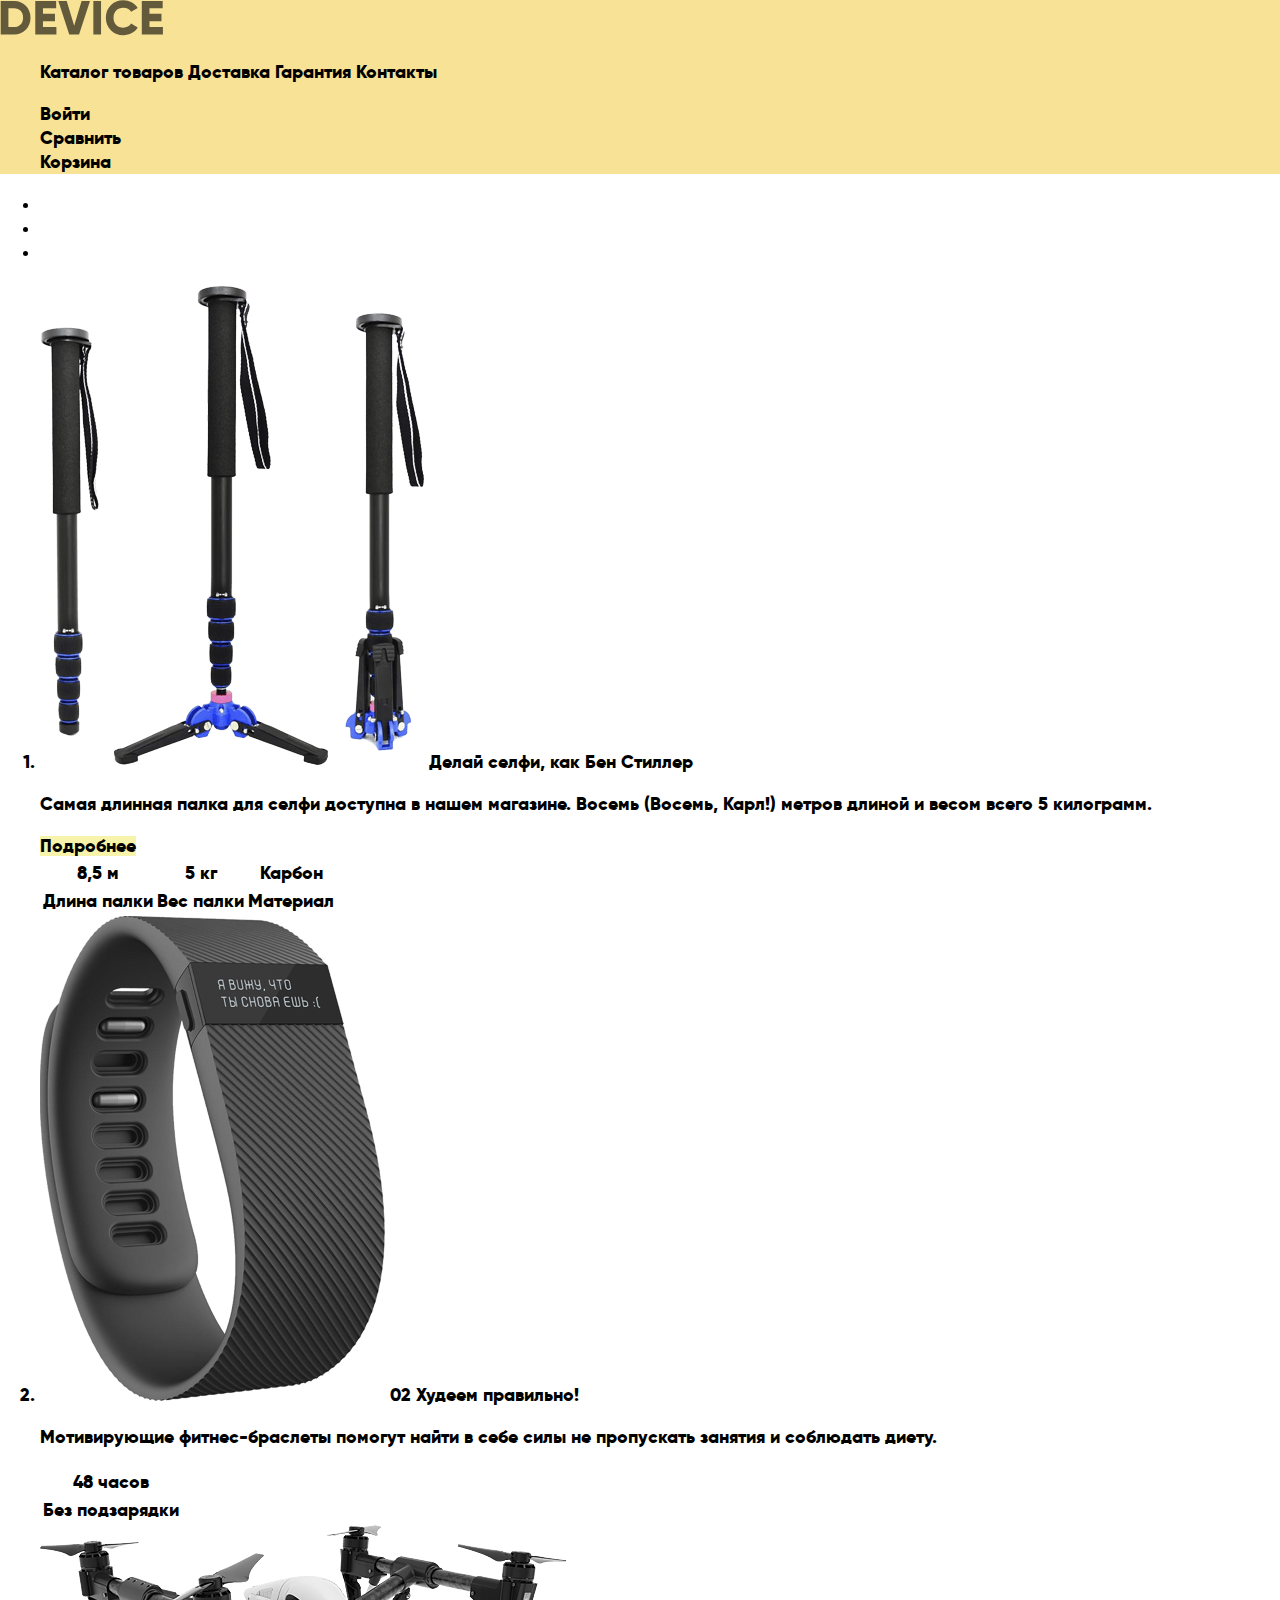
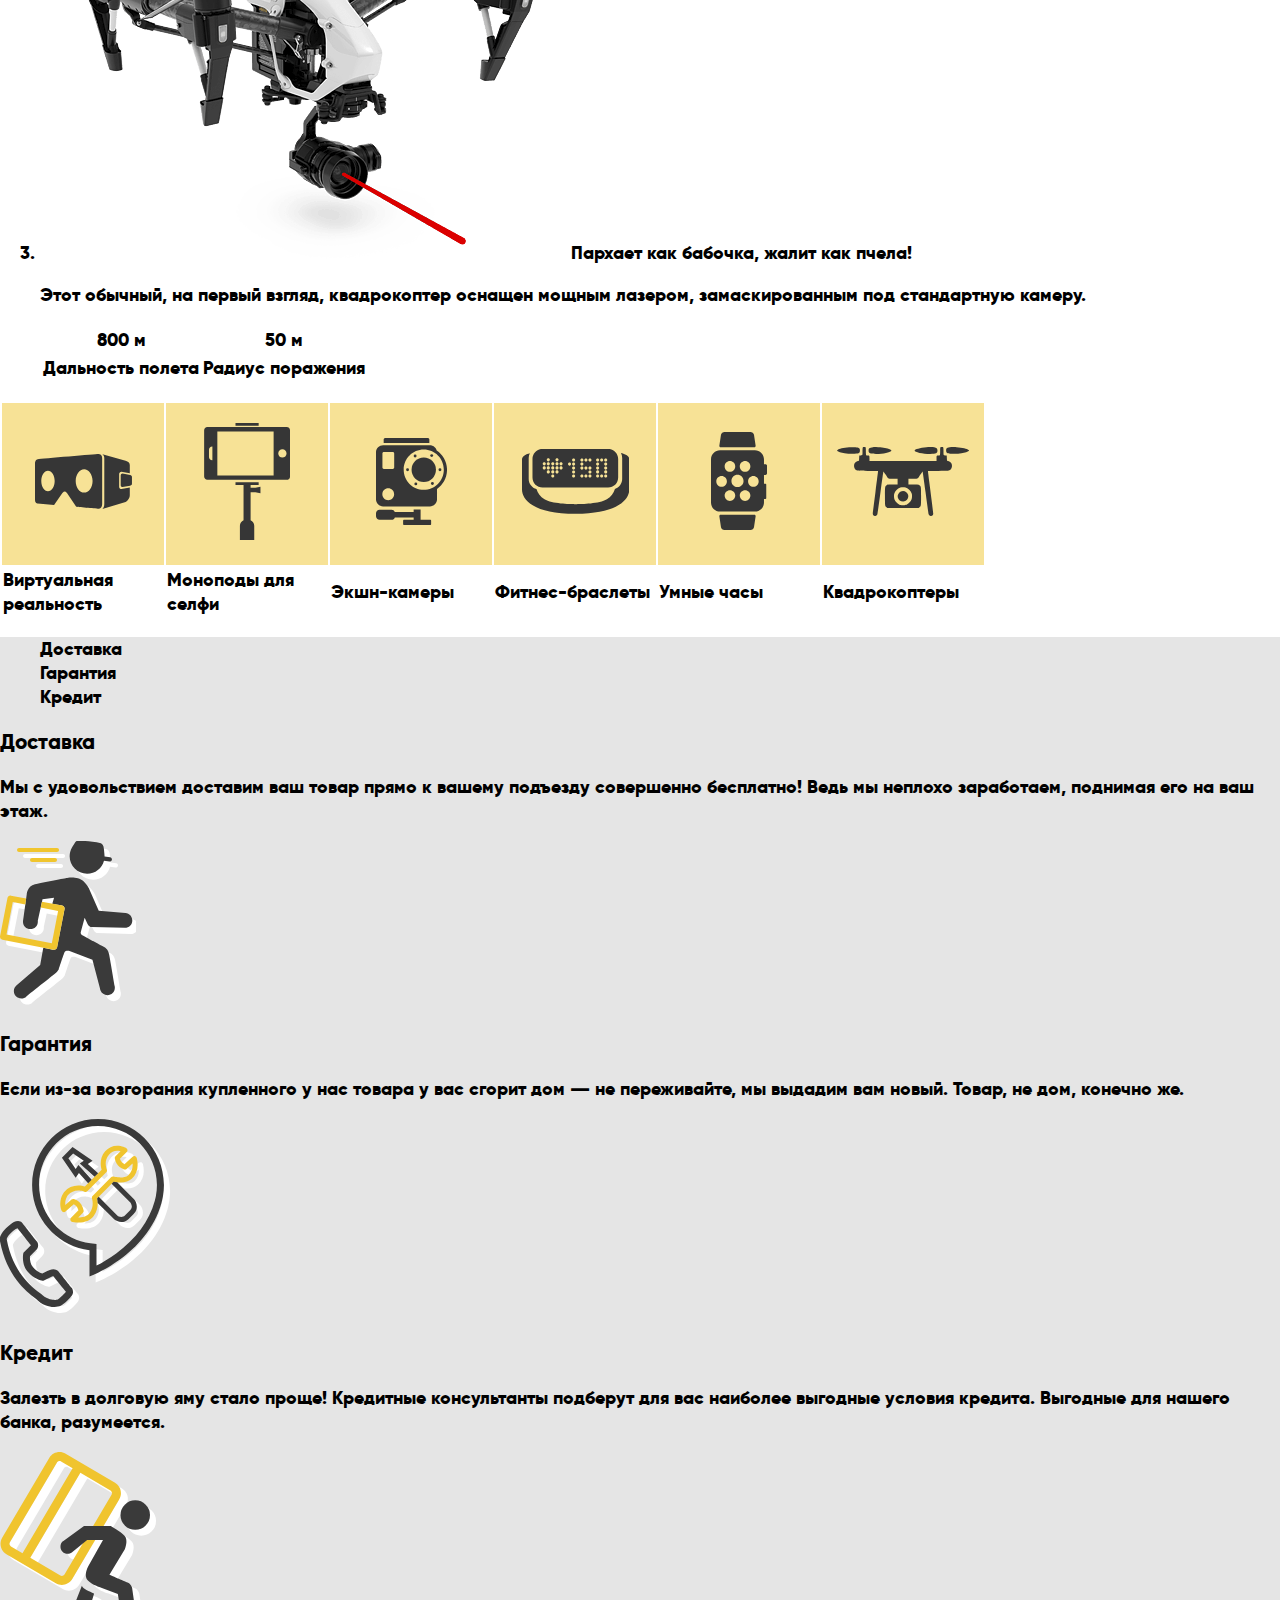
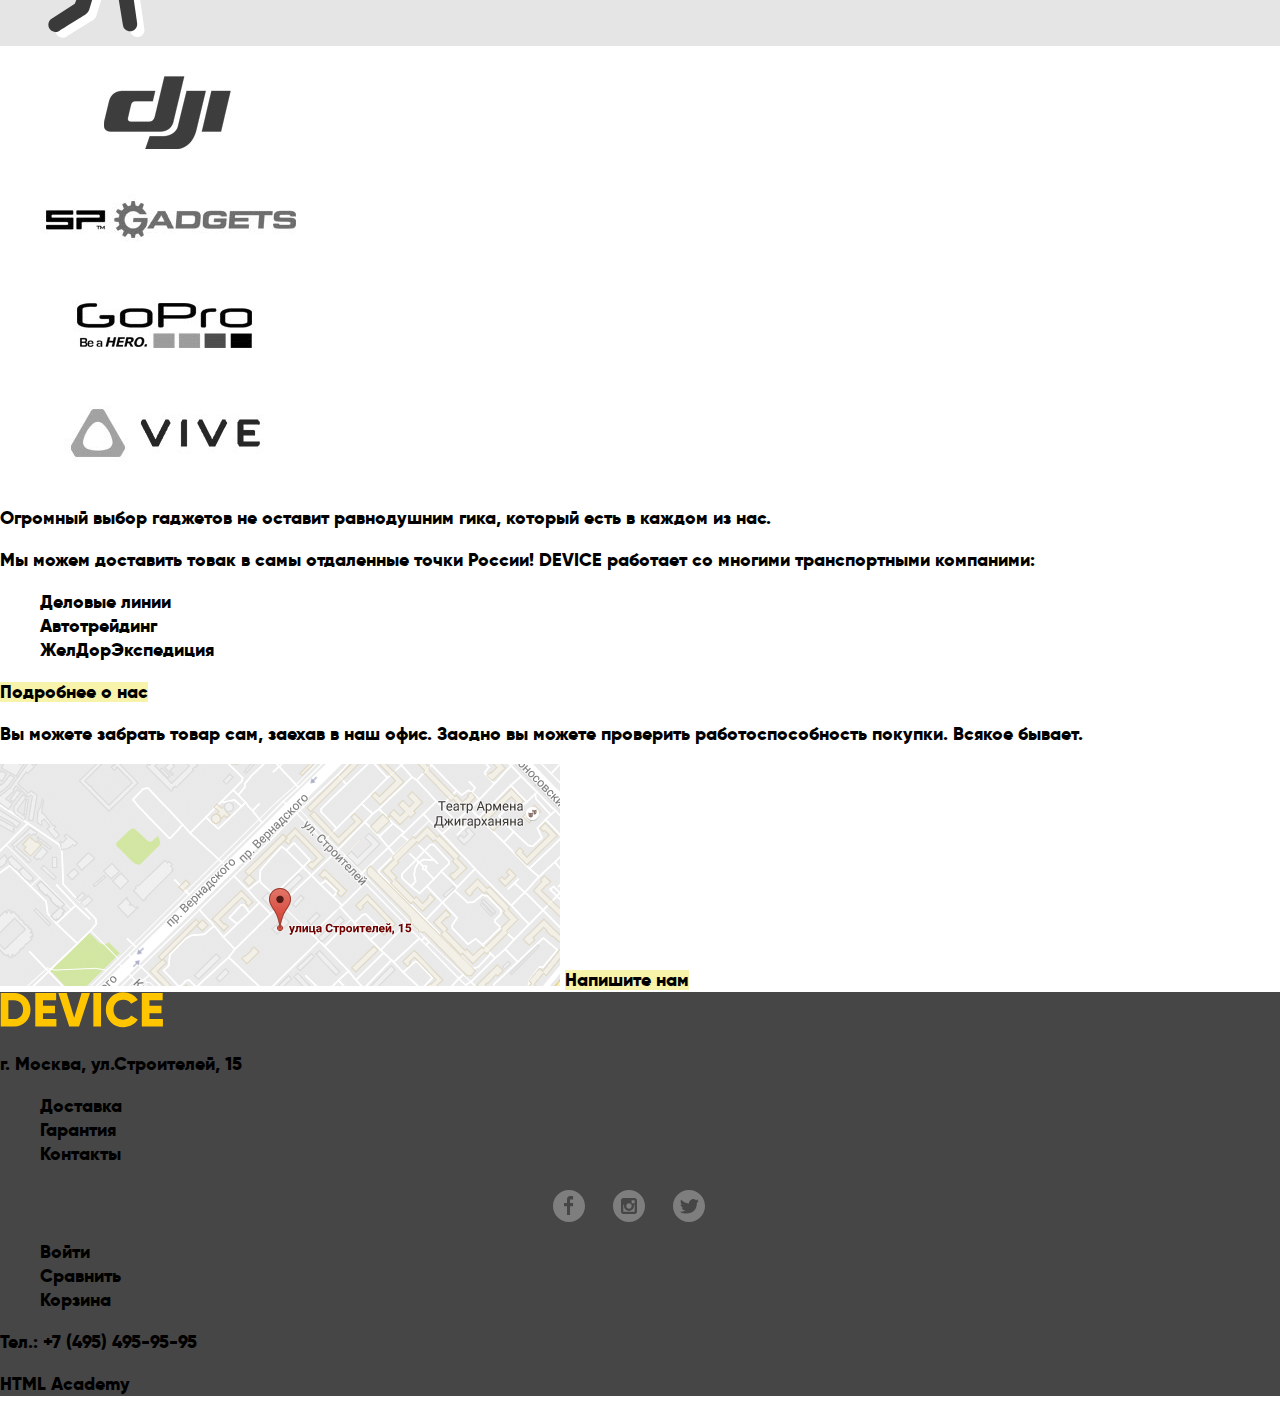
==== commit 8c2997f1: "Соц сети" ====
--- a/index.html
+++ b/index.html
@@ -31,8 +31,8 @@
                 </form>
 
                 <ul class="site-navigation">
-                    <li class="catalog-menu"><a href="#">Каталог товаров</a>
-                        <ul>
+                    <li><a href="#">Каталог товаров</a>
+                        <ul class="catalog-menu">
                             <li> <a href="#">Виртуальная реальность</a> </li>
                             <li> <a href="#">Моноподы для селфи</a> </li>
                             <li> <a href="#">Экшн-камеры</a> </li>
@@ -64,18 +64,6 @@
             <section class="slider">
 
                 <h2 class="visually-hidden">Описание товара</h2>
-
-                <img class="slider-img-current"
-                    src="img/slider-monopod.png" alt="Монопод">
-                <b class="slider-number">01</b>
-                <b class="slider-adv-slogan-current">Делай селфи, как
-                    Бен Стиллер</b>
-                <p class="slider-text-current">Самая длинная палка для
-                    селфи доступна в нашем магазине. Восемь (Восемь,
-                    Карл!) метров длиной и весом всего 5
-                    килограмм. </p>
-                <a href="#" class="slider-link">Подробнее</a>
-
                 <!-- Может надо заменить список радиобатонами -->
                 <ul class="slider-button-list">
                     <li class="slider-button-list-item-current"></li>
@@ -83,67 +71,69 @@
                     <li class="slider-button-list-item"></li>
                 </ul>
 
-                <table class="description-params-current">
-                    <tr class="description-params-value-current">
-                        <th>8,5 м</th>
-                        <th>5 кг</th>
-                        <th>Карбон</th>
-                    </tr>
-                    <tr class="description-params-name-current">
-                        <td>Длина палки</td>
-                        <td>Вес палки</td>
-                        <td>Материал</td>
-                    </tr>
-                </table>
-
-                <img class="slider-img" src="img/slider-watch.png"
-                    alt="Часы">
-                <b class="slider-number">02</b>
-                <b class="slider-adv-slogan">Худеем правильно!</b>
-                <p class="slider-text">Мотивирующие фитнес-браслеты
-                    помогут найти в себе силы не пропускать занятия и
-                    соблюдать диету. </p>
-                <!-- <a href="#" class="slider-link">Подробнее</a> -->
-                <!-- Может надо заменить список радиобатонами -->
-                <!-- <ul class="slider-button-list">
-                <li class="slider-button-list-item-current"></li>
-                <li class="slider-button-list-item"></li>
-                <li class="slider-button-list-item"></li>
-            </ul> -->
-                <table class="description-params">
-                    <tr class="description-params">
-                        <th>48 часов</th>
-                    </tr>
-                    <tr class="description-params-name">
-                        <td>Без подзарядки</td>
-                    </tr>
-                </table>
-
-                <img class="slider-img" src="img/slider-quadro.png"
-                    alt="Квадрокоптер">
-                <b class="slider-number">03</b>
-                <b class="slider-adv-slogan">Пархает как бабочка,
-                    жалит как пчела!</b>
-                <p class="slider-text">Этот обычный, на первый взгляд,
-                    квадрокоптер оснащен мощным лазером,
-                    замаскированным под стандартную камеру. </p>
-                <!-- <a href="#" class="slider-link">Подробнее</a> -->
-                <!-- Может надо заменить список радиобатонами -->
-                <!-- <ul class="slider-button-list">
-                <li class="slider-button-list-item"></li>
-                <li class="slider-button-list-item"></li>
-                <li class="slider-button-list-item"></li>
-            </ul> -->
-                <table class="description-params">
-                    <tr class="description-params-value">
-                        <th>800 м</th>
-                        <th>50 м</th>
-                    </tr>
-                    <tr class="description-params-name">
-                        <td>Дальность полета</td>
-                        <td>Радиус поражения</td>
-                    </tr>
-                </table>
+                <ol>
+                    <li>
+                        <img class="slider-img-current"
+                            src="img/slider-monopod.png" alt="Монопод">
+                        <b class="slider-adv-slogan-current">Делай селфи, как
+                            Бен Стиллер</b>
+                        <p class="slider-text-current">Самая длинная палка для
+                            селфи доступна в нашем магазине. Восемь (Восемь,
+                            Карл!) метров длиной и весом всего 5
+                            килограмм. </p>
+                        <a href="#" class="slider-link">Подробнее</a>
+                        <table class="description-params-current">
+                            <tr class="description-params-value-current">
+                                <th>8,5 м</th>
+                                <th>5 кг</th>
+                                <th>Карбон</th>
+                            </tr>
+                            <tr class="description-params-name-current">
+                                <td>Длина палки</td>
+                                <td>Вес палки</td>
+                                <td>Материал</td>
+                            </tr>
+                        </table>
+                    </li>
+
+                    <li>
+                        <img class="slider-img" src="img/slider-watch.png"
+                            alt="Часы">
+                        <b class="slider-number">02</b>
+                        <b class="slider-adv-slogan">Худеем правильно!</b>
+                        <p class="slider-text">Мотивирующие фитнес-браслеты
+                            помогут найти в себе силы не пропускать занятия и
+                            соблюдать диету. </p>
+                        <table class="description-params">
+                            <tr class="description-params">
+                                <th>48 часов</th>
+                            </tr>
+                            <tr class="description-params-name">
+                                <td>Без подзарядки</td>
+                            </tr>
+                        </table>
+                    </li>
+
+                    <li>
+                        <img class="slider-img" src="img/slider-quadro.png"
+                            alt="Квадрокоптер">
+                        <b class="slider-adv-slogan">Пархает как бабочка,
+                            жалит как пчела!</b>
+                        <p class="slider-text">Этот обычный, на первый взгляд,
+                            квадрокоптер оснащен мощным лазером,
+                            замаскированным под стандартную камеру. </p>
+                        <table class="description-params">
+                            <tr class="description-params-value">
+                                <th>800 м</th>
+                                <th>50 м</th>
+                            </tr>
+                            <tr class="description-params-name">
+                                <td>Дальность полета</td>
+                                <td>Радиус поражения</td>
+                            </tr>
+                        </table>
+                    </li>
+                </ol>
 
             </section>
 
@@ -250,8 +240,7 @@
                     <li>ЖелДорЭкспедиция</li>
                 </ul>
 
-                <a class="about-link" href="#">Подробнее о нас</a>
-
+                <a class="about-link slider-link" href="#">Подробнее о нас</a>
             </section>
 
             <section class="contacts">
@@ -265,8 +254,7 @@
 
                 <img src="img/map.png" alt="карта">
 
-                <a class="contacts-link" href="#">Напишите нам</a>
-
+                <a class="contacts-link slider-link" href="#">Напишите нам</a>
             </section>
 
         </main>
@@ -276,8 +264,8 @@
 
             <div class="footer-logo">
 
-                <img src="img/index-logo-yellow.svg" alt="Логитип
-                    Девайс">
+                <a href="#"> <img src="img/index-logo-yellow.svg" alt="Логитип
+                        Девайс"> </a>
 
                 <p class="footer-text-adress">г. Москва,
                     ул.Строителей, 15</p>
@@ -291,11 +279,14 @@
                     <li> <a href="contacts.html">Контакты</a> </li>
                 </ul>
 
-                <ul class="social-button-list">
-                    <li> <a class="social-button" href="#">Фейсбук</a> </li>
-                    <li> <a class="social-button" href="#">Инстаграм</a> </li>
-                    <li> <a class="social-button" href="#">Твитер</a> </li>
-                </ul>
+                <div class="social-button-list">
+                    <a class="social-button social-facebook"
+                        href="https://facebook.com/">Фейсбук</a>
+                    <a class="social-button social-instagram"
+                        href="https://www.instagram.com/">Инстаграм</a>
+                    <a class="social-button social-twitter"
+                        href="https://twitter.com/">Твитер</a>
+                </div>
 
             </div>
 
@@ -303,7 +294,8 @@
             <div class="footer-login">
 
                 <ul class="user-navigation-footer">
-                    <li class="login-link"><a class="login-link" href="login.html">Войти</a></li>
+                    <li class="login-link"><a class="login-link"
+                            href="login.html">Войти</a></li>
                     <li> <a href="compare.html">Сравнить</a> </li>
                     <li> <a href="basket.html">Корзина</a> </li>
                 </ul>
--- a/css/style.css
+++ b/css/style.css
@@ -1,3 +1,5 @@
+/* ШРИФТЫ */
+/* ------------------------------------------------------------ */
 @font-face {
     font-family: "Gilroy Extra Bold";
     src: url("../fonts/gilroyextrabold-webfont.woff2") format("woff2"),
@@ -14,6 +16,10 @@
     font-style: normal;
 }
 
+/* ------------------------------------------------------------ */
+
+/* ОБЩИЕ СЕЛЕКТОРЫ */
+/* ------------------------------------------------------------ */
 body {
     margin: 0;
     padding: 0;
@@ -47,6 +53,9 @@
     margin: -1px;
 }
 
+/* ------------------------------------------------------------ */
+
+
 .site-navigation,
 .catalog-menu > ul,
 .user-navigation,
@@ -59,18 +68,22 @@
     list-style: none;
 }
 
-.site-navigation > li,
 .user-navigation > li,
 .brands-list > li,
 .site-navigation-footer > li,
-.user-navigation-footer > li,
-.social-button-list > li {
+.user-navigation-footer > li, {
     display: inline;
 }
 
+.site-navigation > li {
+    position: relative;
+    display: inline-block;
+}
 
 
-/* РАзобраться с картинками */
+/* Разобраться с картинками */
+/* БРЕНДЫ */
+/* ------------------------------------------------------------ */
 
 .brand-dji:hover{
     opacity: 0.7;
@@ -127,3 +140,45 @@
 .services {
     background-color: #e5e5e5;
 }
+
+.catalog-menu {
+    display: none;
+    position: absolute;
+}
+
+.site-navigation > li:hover .catalog-menu {
+    display: inline-block;
+    list-style: none;
+}
+
+/* СОЦИАЛЬНЫЕ СЕТИ */
+/* ------------------------------------------------------------ */
+.social-button-list {
+    text-align: center
+}
+
+.social-button {
+    display: inline-block;
+    width: 32px;
+    height: 32px;
+    margin-right: 23px;
+    font-size: 0px;
+    opacity: 0.3;
+
+    background-color: transparent;
+}
+
+.social-facebook {
+    background-image: url("../img/icon-facebook.svg");
+    background-repeat: no-repeat;
+}
+.social-instagram {
+    background-image: url("../img/icon-instagram.svg");
+    background-repeat: no-repeat;
+}
+.social-twitter {
+    background-image: url("../img/icon-twitter.svg");
+    background-repeat: no-repeat;
+}
+
+/* ------------------------------------------------------------ */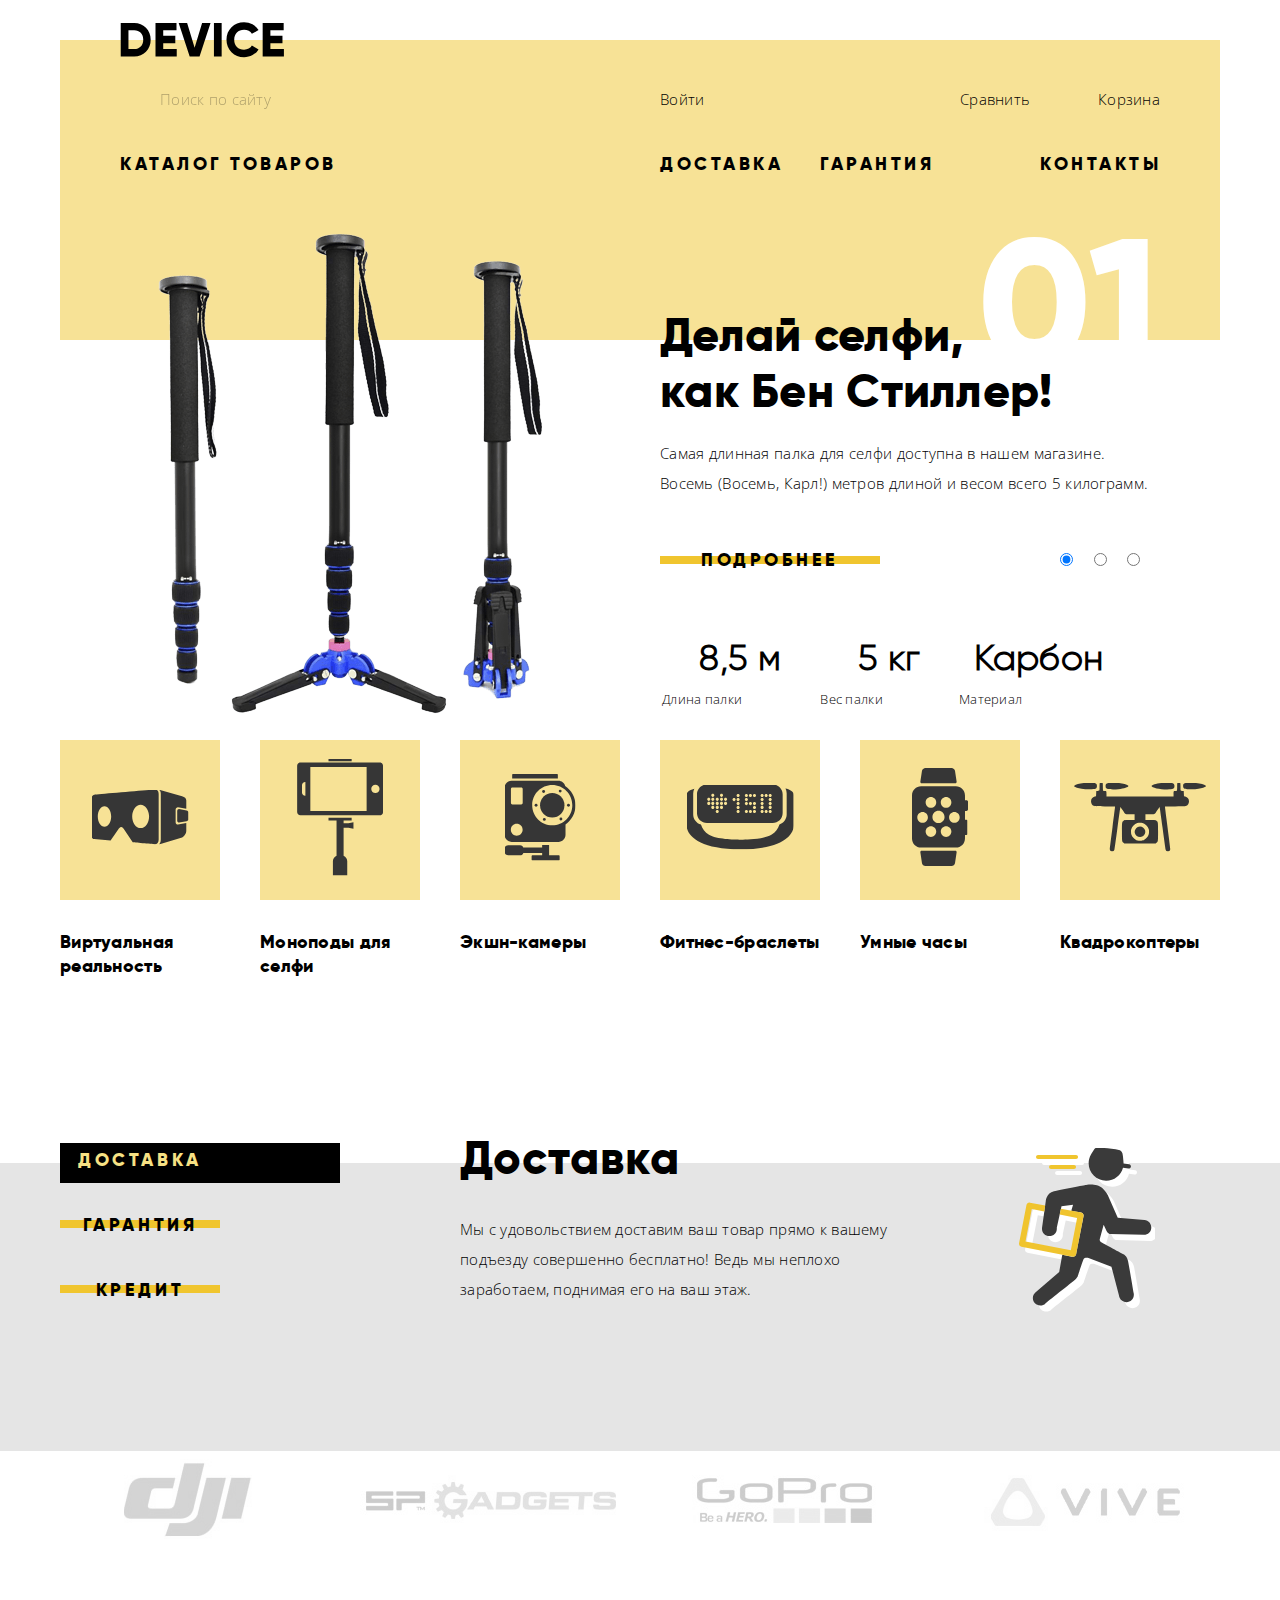
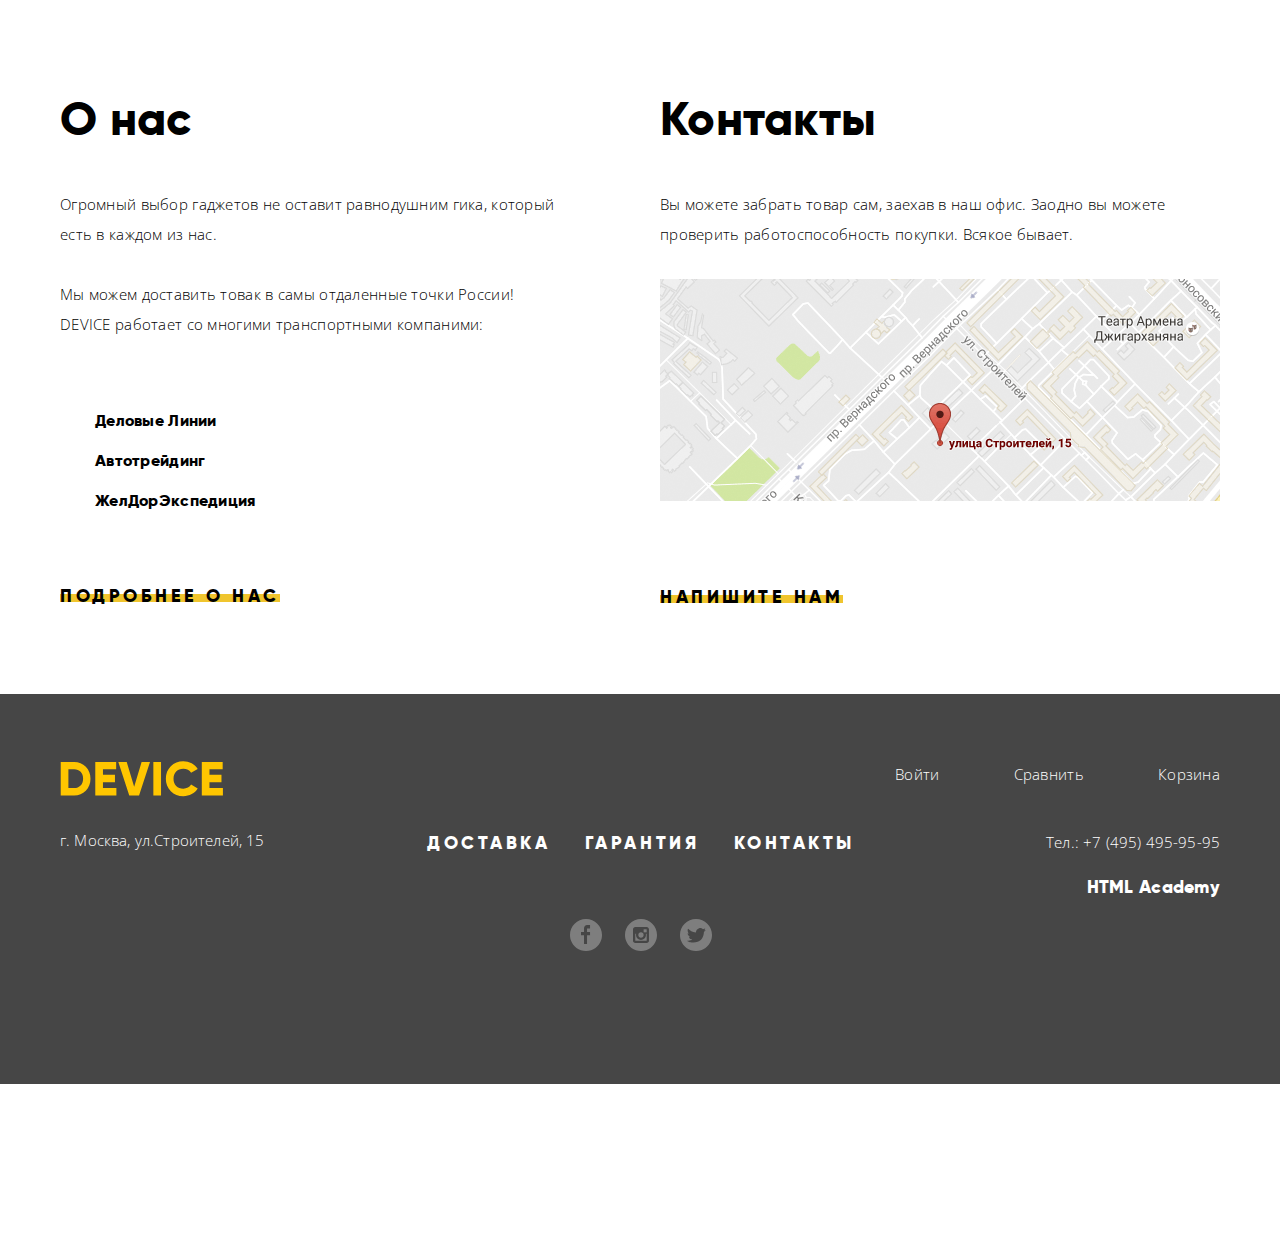
==== commit f420cc8d: "Завершил проект" ====
--- a/index.html
+++ b/index.html
@@ -15,299 +15,391 @@
 
     <body>
 
-        <header class="main-header">
+        <header class="main-header container">
             <nav class="main-navigation">
 
-                <a class="main-headeer-logo" href="#">
-                    <img src="img/index-logo-black.svg" alt="Интернет
+                <a class="main-header-logo">
+                    <img src="img/index-logo-black.svg" height="36" width="164"
+                        alt="Интернет
                         магазин «Device»"> </a>
-
-                <form class="search-form" action="https://echo.htmlacademy.ru"
-                    method="POST">
-                    <label class="visually-hidden">Поиск по сайту
-                        <input type="text" name="search" placeholder="Поиск по
-                            сайту">
-                    </label>
-                </form>
-
+                <div class="columns">
+                    <form class="search-form"
+                        action="https://echo.htmlacademy.ru"
+                        method="POST">
+                        <input type="text" name="search" id="search">
+                        <label for="search" class="search-form-text">Поиск по
+                            сайту
+                        </label>
+                    </form>
+
+                    <ul class="user-navigation">
+                        <li class="user-navigation-enter">
+                            <a class="login-link" href="login.html">Войти</a>
+                        </li>
+                        <li class="user-navigation-compare"> <a
+                                href="compare.html">Сравнить</a> </li>
+                        <li class="user-navigation-basket"> <a
+                                href="basket.html">Корзина</a> </li>
+                    </ul>
+                </div>
                 <ul class="site-navigation">
-                    <li><a href="#">Каталог товаров</a>
+                    <li class="site-navigation-catalog"><a href="#">Каталог
+                            товаров</a>
                         <ul class="catalog-menu">
-                            <li> <a href="#">Виртуальная реальность</a> </li>
-                            <li> <a href="#">Моноподы для селфи</a> </li>
-                            <li> <a href="#">Экшн-камеры</a> </li>
-                            <li> <a href="#">Фитнес-браслеты</a> </li>
-                            <li> <a href="#">Умные часы</a> </li>
-                            <li> <a href="#">Квадрокоптеры</a> </li>
+                            <li> <a href="catalog.html">Виртуальная реальность</a>
+                            </li>
+                            <li> <a href="catalog.html">Моноподы для селфи</a>
+                            </li>
+                            <li> <a href="catalog.html">Экшн-камеры</a> </li>
+                            <li> <a href="catalog.html">Фитнес-браслеты</a>
+                            </li>
+                            <li> <a href="catalog.html">Умные часы</a> </li>
+                            <li> <a href="catalog.html">Квадрокоптеры</a> </li>
                         </ul>
                     </li>
-                    <li> <a href="delivery.html">Доставка</a> </li>
-                    <li> <a href="warranty.html">Гарантия</a> </li>
-                    <li> <a href="contacts.html">Контакты</a> </li>
-                </ul>
-
-                <ul class="user-navigation">
-                    <li class="login-link">
-                        <a class="login-link" href="login.html">Войти</a> </li>
-                    <li> <a href="compare.html">Сравнить</a> </li>
-                    <li> <a href="basket.html">Корзина</a> </li>
-                </ul>
-
+                    <li class="site-navigation-delivery"> <a
+                            href="delivery.html">Доставка</a> </li>
+                    <li class="site-navigation-warranty"> <a
+                            href="warranty.html">Гарантия</a> </li>
+                    <li class="site-navigation-contacts"> <a
+                            href="contacts.html">Контакты</a> </li>
+                </ul>
             </nav>
         </header>
 
 
-        <main class="main-container">
+        <main class="main">
 
             <h1 class="visually-hidden">Интернет магазин «Device»</h1>
 
-            <section class="slider">
+            <section class="slider container">
 
                 <h2 class="visually-hidden">Описание товара</h2>
                 <!-- Может надо заменить список радиобатонами -->
+
+
+                <ul class="slider-list">
+                    <li class="slider-item slider-item-current">
+                        <div class="columns">
+                            <div class="column-left">
+                                <img class="slider-img slider-img-current"
+                                    width="384" height="486"
+                                    src="img/slider-monopod.png" alt="Монопод">
+                            </div>
+                            <div class="column-right">
+                                <b class="slider-number slider-number-current">01</b>
+                                <b class="slider-adv-slogan
+                                    slider-adv-slogan-current">Делай селфи,<br>
+                                    как
+                                    Бен Стиллер!</b>
+                                <p class="slider-text slider-text-current">Самая
+                                    длинная палка для
+                                    селфи доступна в нашем магазине.<br> Восемь
+                                    (Восемь,
+                                    Карл!) метров длиной и весом всего 5
+                                    килограмм. </p>
+                                <a href="#" class="slider-link">Подробнее</a>
+                                <table class="description-params
+                                    description-params-current">
+                                    <tr class="description-params-value
+                                        description-params-value-current">
+                                        <th>8,5 м</th>
+                                        <th>5 кг</th>
+                                        <th>Карбон</th>
+                                    </tr>
+                                    <tr class="description-params-name
+                                        description-params-name-current">
+                                        <td>Длина палки</td>
+                                        <td>Вес палки</td>
+                                        <td>Материал</td>
+                                    </tr>
+                                </table>
+                            </div>
+                        </div>
+                    </li>
+
+                    <li class="slider-item">
+                        <div class="columns">
+                            <div class="column-left">
+                                <img class="slider-img"
+                                    src="img/slider-watch.png"
+                                    width="345" height="485" alt="Часы">
+                            </div>
+                            <div class="column-right">
+                                <b class="slider-number">02</b>
+                                <b class="slider-adv-slogan">Худеем <br>
+                                    правильно!</b>
+                                <p class="slider-text">Мотивирующие
+                                    фитнес-браслеты
+                                    помогут найти в себе силы не пропускать
+                                    занятия и
+                                    соблюдать диету. </p>
+                                <a href="#" class="slider-link">Подробнее</a>
+                                <table class="description-params">
+                                    <tr class="description-params-value">
+                                        <th>48 часов</th>
+                                    </tr>
+                                    <tr class="description-params-name">
+                                        <td>Без подзарядки</td>
+                                    </tr>
+                                </table>
+                            </div>
+                        </div>
+                    </li>
+
+                    <li class="slider-item">
+                        <div class="columns">
+                            <div class="column-left">
+                                <img class="slider-img"
+                                    src="img/slider-quadro.png"
+                                    width="526" height="334" alt="Квадрокоптер">
+                            </div>
+                            <div class="column-right">
+                                <b class="slider-number">03</b>
+                                <b class="slider-adv-slogan">Пархает как
+                                    бабочка,
+                                    жалит как пчела!</b>
+                                <p class="slider-text">Этот обычный, на первый
+                                    взгляд,
+                                    квадрокоптер оснащен мощным лазером,
+                                    замаскированным под стандартную камеру. </p>
+                                <a href="#" class="slider-link">Подробнее</a>
+                                <table class="description-params">
+                                    <tr class="description-params-value">
+                                        <th>800 м</th>
+                                        <th>50 м</th>
+                                    </tr>
+                                    <tr class="description-params-name">
+                                        <td>Дальность полета</td>
+                                        <td>Радиус поражения</td>
+                                    </tr>
+                                </table>
+                            </div>
+                        </div>
+                    </li>
+                </ul>
+
                 <ul class="slider-button-list">
-                    <li class="slider-button-list-item-current"></li>
-                    <li class="slider-button-list-item"></li>
-                    <li class="slider-button-list-item"></li>
-                </ul>
-
-                <ol>
-                    <li>
-                        <img class="slider-img-current"
-                            src="img/slider-monopod.png" alt="Монопод">
-                        <b class="slider-adv-slogan-current">Делай селфи, как
-                            Бен Стиллер</b>
-                        <p class="slider-text-current">Самая длинная палка для
-                            селфи доступна в нашем магазине. Восемь (Восемь,
-                            Карл!) метров длиной и весом всего 5
-                            килограмм. </p>
-                        <a href="#" class="slider-link">Подробнее</a>
-                        <table class="description-params-current">
-                            <tr class="description-params-value-current">
-                                <th>8,5 м</th>
-                                <th>5 кг</th>
-                                <th>Карбон</th>
-                            </tr>
-                            <tr class="description-params-name-current">
-                                <td>Длина палки</td>
-                                <td>Вес палки</td>
-                                <td>Материал</td>
-                            </tr>
-                        </table>
-                    </li>
-
-                    <li>
-                        <img class="slider-img" src="img/slider-watch.png"
-                            alt="Часы">
-                        <b class="slider-number">02</b>
-                        <b class="slider-adv-slogan">Худеем правильно!</b>
-                        <p class="slider-text">Мотивирующие фитнес-браслеты
-                            помогут найти в себе силы не пропускать занятия и
-                            соблюдать диету. </p>
-                        <table class="description-params">
-                            <tr class="description-params">
-                                <th>48 часов</th>
-                            </tr>
-                            <tr class="description-params-name">
-                                <td>Без подзарядки</td>
-                            </tr>
-                        </table>
-                    </li>
-
-                    <li>
-                        <img class="slider-img" src="img/slider-quadro.png"
-                            alt="Квадрокоптер">
-                        <b class="slider-adv-slogan">Пархает как бабочка,
-                            жалит как пчела!</b>
-                        <p class="slider-text">Этот обычный, на первый взгляд,
-                            квадрокоптер оснащен мощным лазером,
-                            замаскированным под стандартную камеру. </p>
-                        <table class="description-params">
-                            <tr class="description-params-value">
-                                <th>800 м</th>
-                                <th>50 м</th>
-                            </tr>
-                            <tr class="description-params-name">
-                                <td>Дальность полета</td>
-                                <td>Радиус поражения</td>
-                            </tr>
-                        </table>
-                    </li>
-                </ol>
+                    <li class="slider-button-list-item
+                        slider-button-list-item-current"><input type="radio"
+                            class="slider-radio radio-first" name="number-slide"
+                            id="first-slide" value="first-slide" checked></li>
+                    <li class="slider-button-list-item"><input type="radio"
+                            class="slider-radio radio-second"
+                            name="number-slide" id="second-slide"
+                            value="second-slide"></li>
+                    <li class="slider-button-list-item"><input type="radio"
+                            class="slider-radio radio-third" name="number-slide"
+                            id="third-slide" value="third-slide"></li>
+                </ul>
 
             </section>
 
-            <section class="catalog">
+            <section class="catalog-preview container">
 
                 <h2 class="visually-hidden">Каталог товаров</h2>
 
-                <table>
-                    <tr class="description-icons">
-                        <th> <a href="#"> <img src="img/icon-vr.svg"
-                                    alt="Виртуальная реальность"> </a> </th>
-                        <th> <a href="#"> <img src="img/icon-monopod.svg"
-                                    alt="Монопод"> </a> </th>
-                        <th> <a href="#"> <img src="img/icon-camera.svg"
-                                    alt="Камера"> </a> </th>
-                        <th> <a href="#"> <img src="img/icon-bracer.svg"
-                                    alt="Браслет"> </a> </th>
-                        <th> <a href="#"> <img src="img/icon-watch.svg"
-                                    alt="Часы"> </a> </th>
-                        <th> <a href="#"> <img src="img/icon-quadro.svg"
-                                    alt="Квадрокоптер"> </a> </th>
-                    </tr>
-                    <tr class="description-inon-names">
-                        <td> <a href="#">Виртуальная реальность</a> </td>
-                        <td> <a href="#">Моноподы для селфи</a> </td>
-                        <td> <a href="#">Экшн-камеры</a> </td>
-                        <td> <a href="#">Фитнес-браслеты</a> </td>
-                        <td> <a href="#">Умные часы</a> </td>
-                        <td> <a href="#">Квадрокоптеры</a> </td>
-                    </tr>
-                </table>
+
+                <ul class="description-icons">
+                    <li> <a href="catalog.html"> <img src="img/icon-vr.svg"
+                                width="97" height="55" alt="Виртуальная
+                                реальность"> </a> </li>
+                    <li> <a href="catalog.html"> <img
+                                src="img/icon-monopod.svg"
+                                width="86" height="117" alt="Монопод"> </a>
+                    </li>
+                    <li> <a href="catalog.html"> <img
+                                src="img/icon-camera.svg"
+                                width="71" height="87" alt="Камера"> </a>
+                    </li>
+                    <li> <a href="catalog.html"> <img
+                                src="img/icon-bracer.svg"
+                                width="107" height="65" alt="Браслет"> </a>
+                    </li>
+                    <li> <a href="catalog.html"> <img
+                                src="img/icon-watch.svg"
+                                width="56" height="98" alt="Часы"> </a>
+                    </li>
+                    <li> <a href="catalog.html"> <img
+                                src="img/icon-quadro.svg"
+                                width="132" height="69" alt="Квадрокоптер">
+                        </a> </li>
+                </ul>
+                <ul class="description-icon-names">
+                    <li> <a href="#">Виртуальная реальность</a> </li>
+                    <li> <a href="#">Моноподы для селфи</a> </li>
+                    <li> <a href="#">Экшн-камеры</a> </li>
+                    <li> <a href="#">Фитнес-браслеты</a> </li>
+                    <li> <a href="#">Умные часы</a> </li>
+                    <li> <a href="#">Квадрокоптеры</a> </li>
+                </ul>
+
 
             </section>
 
             <section class="services">
-
-                <h2 class="visually-hidden">Услуги</h2>
-
-                <ul class="services-list">
-                    <li class="services-item-current"> <a href="#">Доставка</a>
-                    </li>
-                    <li class="services-item"> <a href="#">Гарантия</a> </li>
-                    <li class="services-item"> <a href="#">Кредит</a> </li>
-                </ul>
-
-                <h3 class="services-header-current">Доставка</h3>
-
-                <p class="services-text-current">Мы с удовольствием
-                    доставим ваш товар прямо к вашему подъезду
-                    совершенно бесплатно! Ведь мы неплохо заработаем,
-                    поднимая его на ваш этаж. </p>
-                <img src="img/icon-delivery.svg" alt="Доставка">
-
-                <h3 class="services-header">Гарантия</h3>
-                <p class="services-text">Если из-за возгорания
-                    купленного у нас товара у вас сгорит дом — не
-                    переживайте, мы выдадим вам новый. Товар,
-                    не дом, конечно же. </p>
-                <img src="img/icon-warranty.svg" alt="Гарантия">
-
-                <h3 class="services-header">Кредит</h3>
-                <p class="services-text">Залезть в долговую яму стало
-                    проще! Кредитные консультанты подберут для вас
-                    наиболее выгодные условия кредита.
-                    Выгодные для нашего банка, разумеется. </p>
-                <img src="img/icon-credit.svg" alt="Кредит">
+                <div class="container">
+
+                    <h2 class="visually-hidden">Услуги</h2>
+
+                    <ul class="services-list">
+                        <li class="services-item services-item-current"> <a
+                                href="#">Доставка</a>
+                        </li>
+                        <li class="services-item"> <a href="#">Гарантия</a>
+                        </li>
+                        <li class="services-item"> <a href="#">Кредит</a> </li>
+                    </ul>
+
+                    <div class="services-wrapper service-description-current">
+                        <h3 class="services-title">Доставка</h3>
+
+                        <p class="services-text">Мы с удовольствием
+                            доставим ваш товар прямо к вашему подъезду
+                            совершенно бесплатно! Ведь мы неплохо заработаем,
+                            поднимая его на ваш этаж. </p>
+
+                        <img src="img/icon-delivery.svg" width="136"
+                            height="164"
+                            alt="Доставка">
+                    </div>
+                    <div class="services-wrapper">
+                        <h3 class="services-title">Гарантия</h3>
+                        <p class="services-text">Если из-за возгорания
+                            купленного у нас товара у вас сгорит дом — не
+                            переживайте, мы выдадим вам новый. Товар,
+                            не дом, конечно же. </p>
+                        <img src="img/icon-warranty.svg" width="171"
+                            height="194"
+                            alt="Гарантия">
+                    </div>
+                    <div class="services-wrapper">
+
+                        <h3 class="services-title">Кредит</h3>
+                        <p class="services-text">Залезть в долговую яму стало
+                            проще! Кредитные консультанты подберут для вас
+                            наиболее выгодные условия кредита.
+                            Выгодные для нашего банка, разумеется. </p>
+                        <img src="img/icon-credit.svg" width="156" height="186"
+                            alt="Кредит">
+                    </div>
+                </div>
 
             </section>
 
-            <section class="brands">
+            <section class="brands container">
 
                 <h2 class="visually-hidden">Партнеры</h2>
 
                 <ul class="brands-list">
-                    <li class="brand-dji"> <img src="img/logo-dji-black.jpg"
-                            alt="DJI"> </li>
-                    <li class="brand-spgadgets"> <img
-                            src="img/logo-spgadgets-black.jpg"
-                            alt="SPGadgets"> </li>
-                    <li class="brands-gopro"> <img
-                            src="img/logo-gopro-black.jpg"
-                            alt="GoPro"> </li>
-                    <li class="brands-vive"> <img src="img/logo-vive-black.jpg"
-                            alt="VIVE"> </li>
+                    <li class="brand-item brand-dji"> <img
+                            src="img/logo-dji-color.jpg"
+                            width="260" height="100" alt="DJI"> </li>
+                    <li class="brand-item brand-spgadgets"> <img
+                            src="img/logo-spgadgets-color.jpg"
+                            width="260" height="100" alt="SPGadgets"> </li>
+                    <li class="brand-item brands-gopro"> <img
+                            src="img/logo-gopro-color.jpg"
+                            width="260" height="100" alt="GoPro"> </li>
+                    <li class="brand-item brands-vive"> <img
+                            src="img/logo-vive-color.jpg"
+                            width="260" height="100" alt="VIVE"> </li>
                 </ul>
 
             </section>
 
-            <section class="about">
-
-                <h2 class="visually-hidden">О нас</h2>
-
-                <p class="about-text">Огромный выбор гаджетов не
-                    оставит равнодушним гика, который есть в каждом из
-                    нас. </p>
-
-                <p class="about-text">Мы можем доставить товак в самы
-                    отдаленные точки России! DEVICE работает со
-                    многими транспортными компаними: </p>
-
-                <ul class="delivery-list">
-                    <li>Деловые линии</li>
-                    <li>Автотрейдинг</li>
-                    <li>ЖелДорЭкспедиция</li>
-                </ul>
-
-                <a class="about-link slider-link" href="#">Подробнее о нас</a>
-            </section>
-
-            <section class="contacts">
-
-                <h2 class="visually-hidden">Контакты</h2>
-
-                <p class="contacts-text">Вы можете забрать товар сам,
-                    заехав в наш офис. Заодно вы можете проверить
-                    работоспособность покупки. Всякое
-                    бывает. </p>
-
-                <img src="img/map.png" alt="карта">
-
-                <a class="contacts-link slider-link" href="#">Напишите нам</a>
-            </section>
+            <div class="about-and-contacts columns container">
+
+
+                <section class="about">
+
+                    <h2 class="about-title">О нас</h2>
+
+                    <p class="about-text">Огромный выбор гаджетов не
+                        оставит равнодушним гика, который есть в каждом из
+                        нас. </p>
+
+                    <p class="about-text">Мы можем доставить товак в самы
+                        отдаленные точки России! DEVICE работает со
+                        многими транспортными компаними: </p>
+
+                    <ul class="delivery-list">
+                        <li>Деловые Линии</li>
+                        <li>Автотрейдинг</li>
+                        <li>ЖелДорЭкспедиция</li>
+                    </ul>
+
+                    <a class="about-link slider-link" href="#">Подробнее о нас</a>
+                </section>
+
+                <section class="contacts">
+
+                    <h2 class="contacts-title">Контакты</h2>
+
+                    <p class="contacts-text">Вы можете забрать товар сам,
+                        заехав в наш офис. Заодно вы можете проверить
+                        работоспособность покупки. Всякое
+                        бывает. </p>
+
+                    <img src="img/map.png" width="560" height="222" alt="карта">
+                    <a class="contacts-link slider-link" href="#">Напишите нам</a>
+                </section>
+            </div>
 
         </main>
 
 
         <footer class="main-footer">
-
-            <div class="footer-logo">
-
-                <a href="#"> <img src="img/index-logo-yellow.svg" alt="Логитип
-                        Девайс"> </a>
-
-                <p class="footer-text-adress">г. Москва,
-                    ул.Строителей, 15</p>
+            <div class="container columns">
+
+                <div class="footer-logo">
+
+                    <a href="#"> <img src="img/index-logo-yellow.svg"
+                            alt="Логитип
+                            Девайс"> </a>
+
+                    <p class="footer-text footer-text-adress">г. Москва,
+                        ул.Строителей, 15</p>
+                </div>
+
+                <div class="footer-links">
+
+                    <ul class="site-navigation-footer">
+                        <li> <a href="delivery.html">Доставка</a> </li>
+                        <li> <a href="warranty.html">Гарантия</a> </li>
+                        <li> <a href="contacts.html">Контакты</a> </li>
+                    </ul>
+
+                    <div class="social-button-list">
+                        <a class="social-button social-facebook"
+                            href="https://facebook.com/" target="_blank">Фейсбук</a>
+                        <a class="social-button social-instagram"
+                            href="https://www.instagram.com/" target="_blank">Инстаграм</a>
+                        <a class="social-button social-twitter"
+                            href="https://twitter.com/" target="_blank">Твитер</a>
+                    </div>
+
+                </div>
+
+
+                <div class="footer-login">
+
+                    <ul class="user-navigation user-navigation-footer">
+                        <li class="login-link"><a class="login-link"
+                                href="login.html">Войти</a></li>
+                        <li> <a href="compare.html">Сравнить</a> </li>
+                        <li> <a href="basket.html">Корзина</a> </li>
+                    </ul>
+
+                    <p class="footer-text footer-text-adress">Тел.: +7 (495)
+                        495-95-95</p>
+                    <p class="footer-copyright"> <a class="button"
+                            href="https://htmlacademy.ru">HTML
+                            Academy</a>
+                    </p>
+                </div>
             </div>
-
-            <div class="footer-links">
-
-                <ul class="site-navigation-footer">
-                    <li> <a href="delivery.html">Доставка</a> </li>
-                    <li> <a href="warranty.html">Гарантия</a> </li>
-                    <li> <a href="contacts.html">Контакты</a> </li>
-                </ul>
-
-                <div class="social-button-list">
-                    <a class="social-button social-facebook"
-                        href="https://facebook.com/">Фейсбук</a>
-                    <a class="social-button social-instagram"
-                        href="https://www.instagram.com/">Инстаграм</a>
-                    <a class="social-button social-twitter"
-                        href="https://twitter.com/">Твитер</a>
-                </div>
-
-            </div>
-
-
-            <div class="footer-login">
-
-                <ul class="user-navigation-footer">
-                    <li class="login-link"><a class="login-link"
-                            href="login.html">Войти</a></li>
-                    <li> <a href="compare.html">Сравнить</a> </li>
-                    <li> <a href="basket.html">Корзина</a> </li>
-                </ul>
-
-                <p class="footer-text-adress">Тел.: +7 (495) 495-95-95</p>
-
-                <p class="footer-copyright"> <a class="button"
-                        href="https://htmlacademy.ru">HTML
-                        Academy</a>
-                </p>
-            </div>
-
         </footer>
+        <script type="text/javascript" src="script/script.js"></script>
     </body>
 </html>--- a/css/style.css
+++ b/css/style.css
@@ -1,8 +1,10 @@
 /* ШРИФТЫ */
-/* ------------------------------------------------------------ */
+/* --------------------------------------------------------- */
+
 @font-face {
     font-family: "Gilroy Extra Bold";
-    src: url("../fonts/gilroyextrabold-webfont.woff2") format("woff2"),
+    src: local("Gilroy Extra Bold"),
+         url("../fonts/gilroyextrabold-webfont.woff2") format("woff2"),
          url("../fonts/gilroyextrabold-webfont.woff2") format("woff");
     font-weight: normal;
     font-style: normal;
@@ -10,23 +12,48 @@
 
 @font-face {
     font-family: "Gilroy Light";
-    src: url("../fonts/gilroylight-webfont.woff2") format("woff2"),
+    src: local("Gilroy Light"),
+         url("../fonts/gilroylight-webfont.woff2") format("woff2"),
          url("../fonts/gilroylight-webfont.woff") format("woff");
     font-weight: normal;
     font-style: normal;
 }
 
-/* ------------------------------------------------------------ */
+/* --------------------------------------------------------- */
+/* Анимация */
+
+@keyframes goToLeft{
+    to {
+        transform: translateX(1500px);
+    }
+}
+
+.disaperance {
+    animation-name: goToLeft;
+    animation-duration: 0.8s;
+    animation-direction: reverse;
+}
+.aperance {
+    animation-name: goToLeft;
+    animation-duration: 0.8s;
+    animation-direction: reverse;
+}
+
+/* --------------------------------------------------------- */
+
 
 /* ОБЩИЕ СЕЛЕКТОРЫ */
-/* ------------------------------------------------------------ */
+/* --------------------------------------------------------- */
+
 body {
-    margin: 0;
-    padding: 0;
-
+    min-width: 1200px;
+    min-height: 2795px;
+    margin: 0;
+    padding: 0;
     font-family: "Gilroy Extra Bold", "Arial", sans-serif;
     font-size: 18px;
     line-height: 24px;
+    letter-spacing: 0.018rem;
     color: #000000;
 
     background-color: #ffffff;
@@ -45,67 +72,385 @@
     opacity: 0.3;
 }
 
-.visually-hidden {
+.visually-hidden:not(:focus):not(:active), input[type="checkbox"].visually-hidden, input[type="radio"].visually-hidden {
     position: absolute;
-    clip: rect(0 0 0 0);
+
     width: 1px;
     height: 1px;
     margin: -1px;
-}
-
+    padding: 0;
+    border: 0;
+
+    white-space: nowrap;
+    clip-path: inset(100%);
+    clip: rect(0 0 0 0);
+    overflow: hidden;
+
+}
+
+.container {
+    width: 1160px;
+    margin: 0 auto;
+    /* padding: 0 20px; */
+}
+
+.columns {
+    display: flex;
+    justify-content: space-between;
+}
+
+.column-right {
+    width: 560px;
+    /* padding-left: 20px; */
+}
 /* ------------------------------------------------------------ */
 
 
-.site-navigation,
-.catalog-menu > ul,
-.user-navigation,
-.services-list,
-.delivery-list,
-.brands-list,
-.site-navigation-footer,
-.user-navigation-footer,
-.social-button-list {
-    list-style: none;
-}
-
-.user-navigation > li,
-.brands-list > li,
-.site-navigation-footer > li,
-.user-navigation-footer > li, {
-    display: inline;
-}
-
-.site-navigation > li {
+
+/* ХЕДДЕР*/
+/* --------------------------------------------------------- */
+/* --------------------------------------------------------- */
+
+.main-header {
+
+    height: 300px;
+    margin-top: 40px;
+    padding: 0 60px;
+    box-sizing: border-box;
+}
+
+.main-header-logo{
+    display: inline-block;
+    margin: 0;
+    padding: 0;
+    margin-top: -25px;
+    /* position: absolute; */
+    /* top: -20px; */
+}
+
+.main-header-logo {
+    height: 36px;
+    width: 164px;
+}
+
+.main-navigation {
+    margin: 0;
+    padding: 0;
+}
+.main-navigation .columns {
+    margin: 0;
+    padding: 0;
+    margin-top: 20px;
+    margin-bottom: 38px;
+}
+
+.search-form {
     position: relative;
+    margin: 0;
+    padding: 0;
+    min-width: 200px;
+    font-family: "Open Sans", Arial, sans-serif;
+    font-weight: 300;
+    font-size: 15px;
+    line-height: 30px;
+    text-align: left; 
+    opacity: 0.3;
+}
+
+.search-form input {
+    border: none;
+    background-color: transparent;
+}
+
+.search-form-text {
+    position: absolute;
+    top: 0;
+    left: 40px;
+    margin: 0;
+    padding: 0;
+    text-align: start;
+
+}
+
+.user-navigation {
+    display: flex;
+    width: 500px;
+    margin: 0;
+    padding: 0;
+    list-style: none;
+    font-family: "Open Sans", Arial, sans-serif;
+    font-weight: 300;
+    font-size: 15px;
+    line-height: 30px;
+}
+
+
+
+.user-navigation-enter {
+    width: 100px;
+    margin-right: auto;
+}
+
+.user-navigation-compare {
+    width: 100px;
+}
+.user-navigation-basket {
+    width: 100px;
+    text-align: right;
+}
+
+
+
+
+
+
+
+.site-navigation{
+    display: flex;
+    /* justify-content: space-between; */
+    margin: 0;
+    padding: 0;
+    width: 1040px;
+    list-style: none;
+    letter-spacing: 0.22rem;
+}
+
+.site-navigation-catalog {
+    width: 240px;
+    margin-right: 300px;
+}
+
+.site-navigation-delivery {
+    width: 160px;
+}
+
+.site-navigation-warranty {
+    width: 140px;
+    
+}
+
+.site-navigation-contacts {
+    width: 120px;
+    margin-left: auto;
+}
+/* .site-navigation > li {
     display: inline-block;
-}
-
-
-/* Разобраться с картинками */
-/* БРЕНДЫ */
-/* ------------------------------------------------------------ */
-
-.brand-dji:hover{
-    opacity: 0.7;
-    
-    background: url("../img/logo-dji-color.jpg");
-}
-.brand-spgadgets:hover{
-    src: url("../img/logo-spgadgets-color.jpg");
-}
-.brand-gopro:hover{
-    src: url("../img/logo-gopro-color.jpg");
-}
-.brand-vive:hover{
-    src: url("../img/logo-vive-color.jpg");
-}
-
-
-.description-icons > th {
+} */
+
+.site-navigation > li a{
+    text-transform: uppercase;
+    /* letter-spacing: 2em; */
+}
+
+
+
+.catalog-menu {
+    font-family: "Open Sans", Arial, sans-serif;
+    font-weight: 300;
+    font-size: 15px;
+    line-height: 30px;
+    text-align: left; 
+    
+}
+
+/* ------------------------------------------------------- */
+/* ------------------------------------------------------- */
+.slider {
+    position: relative;
+}
+
+
+.slider-button-list {
+    /* На время закоментил, чтоб не забыть про них */
+    position: absolute;
+    top: 190px;
+    right:80px;
+    display: flex;
+    width: 80px;
+    justify-content: space-between;
+    list-style: none;
+}
+
+
+
+.slider-list {
+    margin: 0;
+    padding:0;
+    list-style: none;
+    min-height: 400px;
+    
+}
+
+.slider-list .columns .column-left {
+    width:  580px;
+    margin-top: -110px;
+    text-align: center;
+    
+}
+.slider-list .columns .column-right {
+    display: flex;
+    flex-direction: column;
+    align-items: flex-start;
+    width: 500px;
+    margin-right: 60px;
+    margin-left: auto;
+    position: relative;
+    margin-top: -32px;
+}
+
+.slider-item {
+    display: none;
+    margin-bottom: 100px;
+    
+}
+.slider-item-current {
+    animation-name: goToLeft;
+    animation-duration: 0.5s;
+    animation-direction: reverse;
+    position: 1000px; 
+    display: block;
+}
+
+.slider-number {
+    position: absolute;
+    top: -93px;
+    right: 0px;
+    margin: 0;
+    padding: 0;
+    font-family: "Gilroy Extra Bold", "Arial", sans-serif;
+    font-size: 179.2px;
+    line-height: 179.2px;
+    color: #ffffff;
+}
+
+.slider-adv-slogan {
+    z-index: 1;
+    margin-bottom: 18px;
+    font-family: "Gilroy Extra Bold", "Arial", sans-serif;
+    font-size: 47px;
+    line-height: 56px;
+}
+
+.slider-text {
+    padding: 0;
+    margin: 0;
+    margin-bottom: 50px;
+    width: 500px;
+    font-family: "Open Sans", Arial, sans-serif;
+    font-weight: 300;
+    font-size: 15px;
+    line-height: 30px;
+}
+
+.slider-link {
+    width: 220px;
+    margin: 0;
+    padding: 0;
+    margin-bottom: 60px;
+    letter-spacing: 0.22rem;
+    text-align: center;
+    text-transform: uppercase;
+    font-size: 18px;
+    line-height: 24px;
+    box-shadow: 0px 8px 0px 0px #fff inset, 
+    0px 16px 0px 0px #f0c52e inset;
+}
+
+
+.slider-link:hover {
+    opacity: 1;
+    box-shadow: 0px 40px 0px 0px #f0c52e inset;
+}
+
+.slider-link:active {
+    color: rgba(0,0,0,0.3);
+}
+
+.description-params {
+    width: 460px;
+}
+
+.description-params-value {
+    font-family: "Gilroy Light", Arial, sans-serif;
+    font-size: 36px;
+    line-height: 48px;
+}
+
+
+.description-params-value th,
+.description-params-name td {
+    margin: 0;
+    padding: 0;
+    width: 160px;
+}
+
+.description-params-name td {
+    padding-top: 5px;
+}
+
+.description-params-value th:nth-child(2),
+.description-params-name td:nth-child(2) {
+    width: 140px;
+
+}
+.description-params-name {
+    font-family: "Open Sans", Arial, sans-serif;
+    font-weight: 300;
+    font-size: 13px;
+    line-height: 20px;
+    
+}
+
+/* ------------------------------------------------------- */
+/* ------------------------------------------------------- */
+.description-icons {
+    display: flex;
+    justify-content: space-between;
+    margin: 0;
+    padding: 0;
+    margin-bottom: 30px;
+    list-style: none;
+}
+
+.description-icons li {
+    position: relative;
     width: 160px;
     height: 160px;
     background-color: #f7e296;
 }
+
+
+.description-icons li a {
+    position: absolute;
+    top: 50%;
+    left: 50%;
+    transform: translate(-50%, -50%);
+}
+
+.description-icon-names {
+    display: flex;
+    justify-content: space-between;
+    margin: 0;
+    padding: 0;
+    margin-bottom: 185px;
+    list-style: none;
+    
+}
+
+.description-icon-names li {
+    width: 160px;
+    word-wrap: wrap;
+}
+
+
+/* 
+.description-icons > th {
+    margin: auto;
+    width: 160px;
+
+    height: 160px;
+    background-color: #f7e296;
+}
 .description-icons > th:hover,
 .description-icons > th:active {
     background-color: #f0c52e;
@@ -115,28 +460,225 @@
 }
 .description-icons > th > a:active{
     opacity: 0.3;
-}
-
-.slider-link {
-    background-color: #f7f3aa;
-}
-
-.slider-link:hover {
+} */
+
+/* ------------------------------------------------------- */
+/* ------------------------------------------------------- */
+.services {
+    min-height: 288px;
+}
+
+.services .container {
+    display: flex;
+    justify-content: space-between;
+    margin-bottom: 95px;
+}
+
+.services-list {
+    width: 280px;
+    margin: 0;
+    padding: 0;
+    margin-top: -20px;
+    list-style: none;
+}
+
+.services-item {
+    height: 40px;
+    width: 160px;
+    margin-bottom: 25px;
+    box-shadow: 0px 12px 0px 0px #e5e5e5 inset, 
+        0px 20px 0px 0px #f0c52e inset;
+}
+
+.services-item:first-of-type:not(.services-item-current) {
+    box-shadow: 0px 12px 0px 0px #fff inset, 
+    0px 20px 0px 0px #f0c52e inset;
+}
+
+.services-item:hover,
+.services-item:first-of-type:not(.services-item-current):hover {
+    /* opacity: 1; */
+    box-shadow: 0px 40px 0px 0px #f0c52e inset;
+}
+
+.services-item:active,
+.services-item:first-of-type:not(.services-item-current):active {
+    width: inherit;
+    box-shadow: none;
+    background-color: #000000;
+}
+
+.services-item:active a {
+    color: #f7e184;
+
+}
+
+
+.services-item-current {
+    width: inherit;
+    box-shadow: none;
+    background-color: #000000;
+}
+
+.services-item-current a,
+.services-list > .services-item-current:active a {
+    color: #f7e184;
+    
+}
+
+.services-item-current:hover a {
+    color: #000000;
+}
+
+
+
+.services-item a {
+    display: inline-block;
+    width: 160px;
+    font-size: 18px;
+    line-height: 24px;
+    letter-spacing: 0.22rem;
+    text-transform: uppercase;
+    text-align: center;
+    vertical-align: sub; 
+}
+
+.services-item a:hover {
     opacity: 1;
-    background-color: #f0c52e;
-}
-
-.slider-link:active {
-    opacity: 0.3;
-    background-color: #f0c52e;
-}
+}
+
+
+.services-wrapper {
+    position: relative;
+    display: none;
+    width: 760px;
+}
+
+.services-title {
+    margin-top: -28px;
+    margin-bottom: 31px;
+    font-size: 47px;
+    line-height: 48px;
+    letter-spacing: 0.060rem;
+}
+
+.services-text {
+    margin:0;
+    padding:0;
+    display: inline-block;
+    width: 460px;
+    font-family: "Open Sans", Arial, sans-serif;
+    font-weight: 300;
+    font-size: 15px;
+    line-height: 30px;
+}
+.services-wrapper img {
+    position: absolute;
+    top: -15px;
+    right: 65px;
+    margin-left: 75px;
+}
+
+.service-description-current {
+    animation-name: goToLeft;
+    animation-duration: 0.5s;
+    animation-direction: reverse;
+    display: block;
+}
+
+/* Разобраться с картинками */
+/* БРЕНДЫ */
+/* ------------------------------------------------------- */
+
+.brands-list  {
+    display: flex;
+    justify-content: space-between;
+    list-style: none;
+    margin: 0;
+    padding: 0;
+    margin-bottom: 100px;
+}
+
+.brand-item {
+    opacity: 0.2;
+    filter: grayscale(100%);
+
+}
+
+.brand-item:hover{
+    opacity: 1;
+    filter: grayscale(0);
+}
+
+/* ------------------------------------------------------- */
+/* ------------------------------------------------------- */
+
+
+.about {
+    width : 500px;
+}
+
+.contacts {
+    width: 560px;
+}
+
+.about-title,
+.contacts-title {
+    font-family: "Gilroy Extra Bold", "Arial", sans-serif;
+    font-size: 47px;
+    line-height: 48px;
+    margin-bottom: 45px;
+}
+
+.about-text,
+.contacts-text {
+    margin: 0;
+    padding: 0;
+
+    font-family: "Open Sans", Arial, sans-serif;
+    font-weight: 300;
+    font-size: 15px;
+    line-height: 30px;
+
+    margin-bottom: 30px;
+
+}
+
+.about-text:last-of-type{
+    margin-bottom: 62px;
+}
+
+.delivery-list {
+    margin: 0;
+    padding: 0;
+    margin-left: 35px;
+    margin-bottom: 63px;
+    list-style: none;
+    font-family: "Gilroy Extra Bold", "Arial", sans-serif;
+    font-size: 16px;
+    line-height: 40px;
+}
+
+
+.contacts img {
+    width: 560px;
+    height: 222px;
+    margin-bottom: 78px;
+}
+
+.about-link,
+.contacts-link {
+    width: 260px;
+    margin-bottom: 0;
+}
+
+/* ------------------------------------------------------- */
+/* ------------------------------------------------------- */
 
 .main-header {
     background-color: #f7e296;
 }
-.main-footer {
-    background-color: #464646;
-}
+
 .services {
     background-color: #e5e5e5;
 }
@@ -151,20 +693,90 @@
     list-style: none;
 }
 
-/* СОЦИАЛЬНЫЕ СЕТИ */
+/* ФУТТЕР */
 /* ------------------------------------------------------------ */
+/* ------------------------------------------------------------ */
+
+.main-footer {
+    margin-top: 85px;
+    min-height: 323px;
+    padding-top: 67px;
+    background-color: #464646;
+    color: #ffffff;
+}
+
+.main-footer .container {
+    min-height: 190px; 
+}
+
+.main-footer a {
+    color: #ffffff;
+}
+ 
+.footer-logo {
+    width: 300px;
+    margin-right: 60px;
+    text-align: left;
+}
+
+.footer-logo a img{
+    margin-bottom: 22px;
+}
+
+.footer-text {
+    margin: 0;
+    padding: 0;
+
+    font-family: "Open Sans", Arial, sans-serif;
+    font-weight: 300;
+    font-size: 15px;
+    line-height: 30px;
+    letter-spacing: 0.01rem
+
+}
+
+/* Середина футтера */
+/* ------------------------------------------------------------ */
+
+.footer-links { 
+    align-self: flex-end;
+    margin-right: 35px;
+    width: 440px;
+    text-align: center;
+}
+
+.footer-links a{
+    text-transform: uppercase;
+}
+
+.site-navigation-footer {
+    display: flex;
+    justify-content: space-between;
+    margin: 0;
+    padding: 0 5px 0 7px;
+    margin-bottom: 58px;
+    list-style: none;
+}
+
+.site-navigation-footer li {
+    letter-spacing: 0.22rem;
+}
+
 .social-button-list {
-    text-align: center
+    list-style: none;
+    padding: 0;
+    margin: 0;
+    margin-left: 20px;
 }
 
 .social-button {
     display: inline-block;
     width: 32px;
     height: 32px;
-    margin-right: 23px;
+    margin-right: 18px;
     font-size: 0px;
     opacity: 0.3;
-
+    
     background-color: transparent;
 }
 
@@ -172,13 +784,116 @@
     background-image: url("../img/icon-facebook.svg");
     background-repeat: no-repeat;
 }
+
 .social-instagram {
     background-image: url("../img/icon-instagram.svg");
     background-repeat: no-repeat;
 }
+
 .social-twitter {
     background-image: url("../img/icon-twitter.svg");
     background-repeat: no-repeat;
 }
 
-/* ------------------------------------------------------------ */+/* Правая часть футтера */
+/* ------------------------------------------------------------ */
+
+.footer-login {
+    width: 325px;
+    margin-top: -5px;
+    text-align: end;
+    
+}
+
+.user-navigation-footer {
+    width: inherit;
+    justify-content: space-between;
+    line-height: 36px;
+    margin-bottom: 35px;
+}
+
+.user-navigation-footer a{
+    line-height: 36px;
+}
+
+.user-navigation-footer li {
+    display: inline-block;
+}
+
+
+/* ------------------------------------------------------------ */
+/* ------------------------------------------------------------ */
+/*КАТАЛОГ*/
+
+.inner-page-title {
+    font-size: 47px;
+    line-height: 48px;
+    margin-top: 45px;
+    margin-bottom: 35px;
+}
+
+.bread-crumbs {
+    margin: 0;
+    padding: 0;
+    margin-bottom: 50px;
+    list-style: none;
+}
+
+.filters {
+    width: 268px;
+    margin-bottom: -85px;
+    padding-left: 60px;
+    background-color: #eeeeee;
+}
+
+.filters-title {
+    display: inline-block;
+    margin: 0;
+    margin-left: -60px;
+    padding: 0;
+    padding-left: 60px;
+    width: 100%; 
+    height: 70px;
+    vertical-align: bottom;
+    background-color: #dcdcdc;
+}
+
+
+
+.filters ul{
+    margin: 0;
+    padding: 0;
+    list-style: none;
+}
+ .filters fieldset {
+     border: none;
+ }
+
+/* .filter-wrapper {
+    margin:0;
+    padding: 0;
+    background-color: #eeeeee;
+    
+} */
+
+.catalog {
+    width: 760px;
+    padding: 0;
+}
+
+.catalog-list {
+    display: flex;
+    flex-wrap: wrap;
+    margin: 0;
+    padding: 0;
+    list-style: none;
+}
+
+.catalog-item {
+    width: 360px;
+    margin-left: 40px;
+}
+
+.catalog-item:nth-child(2n+1){
+    margin-left: 0px;
+}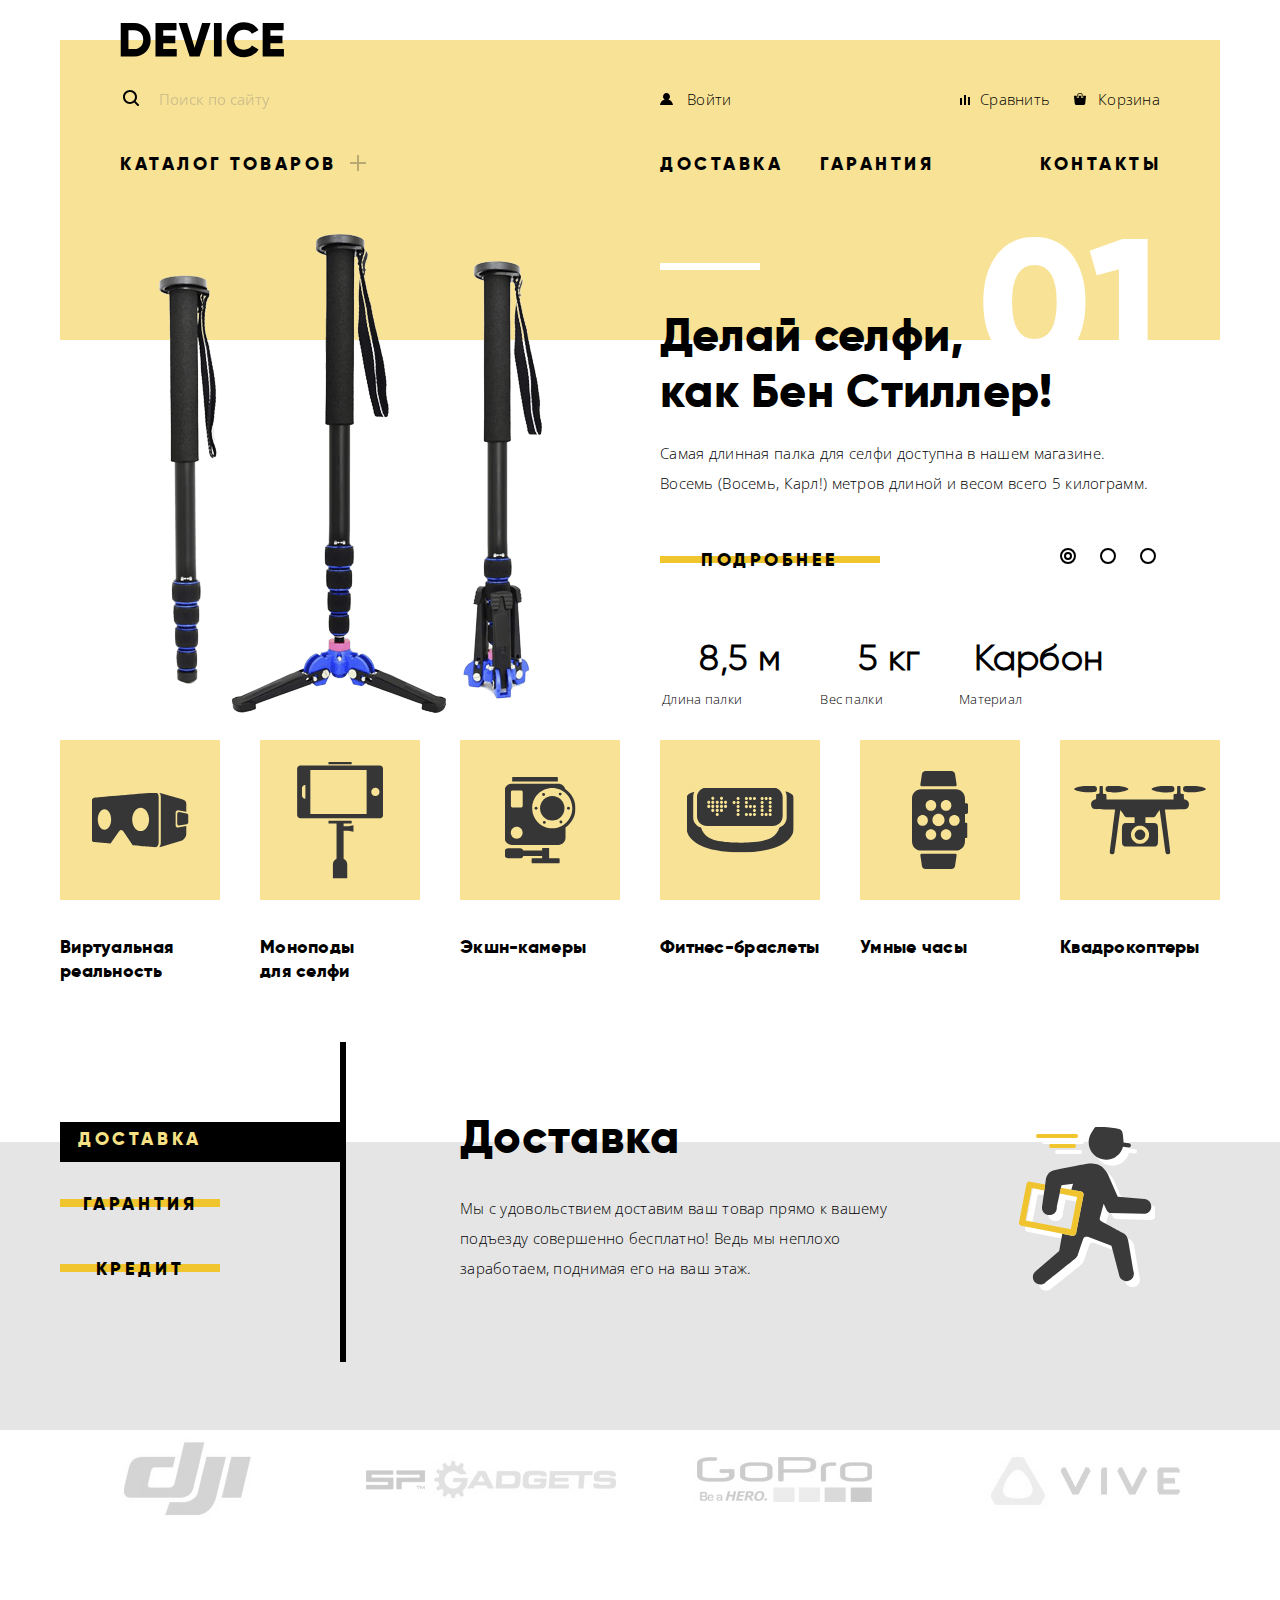
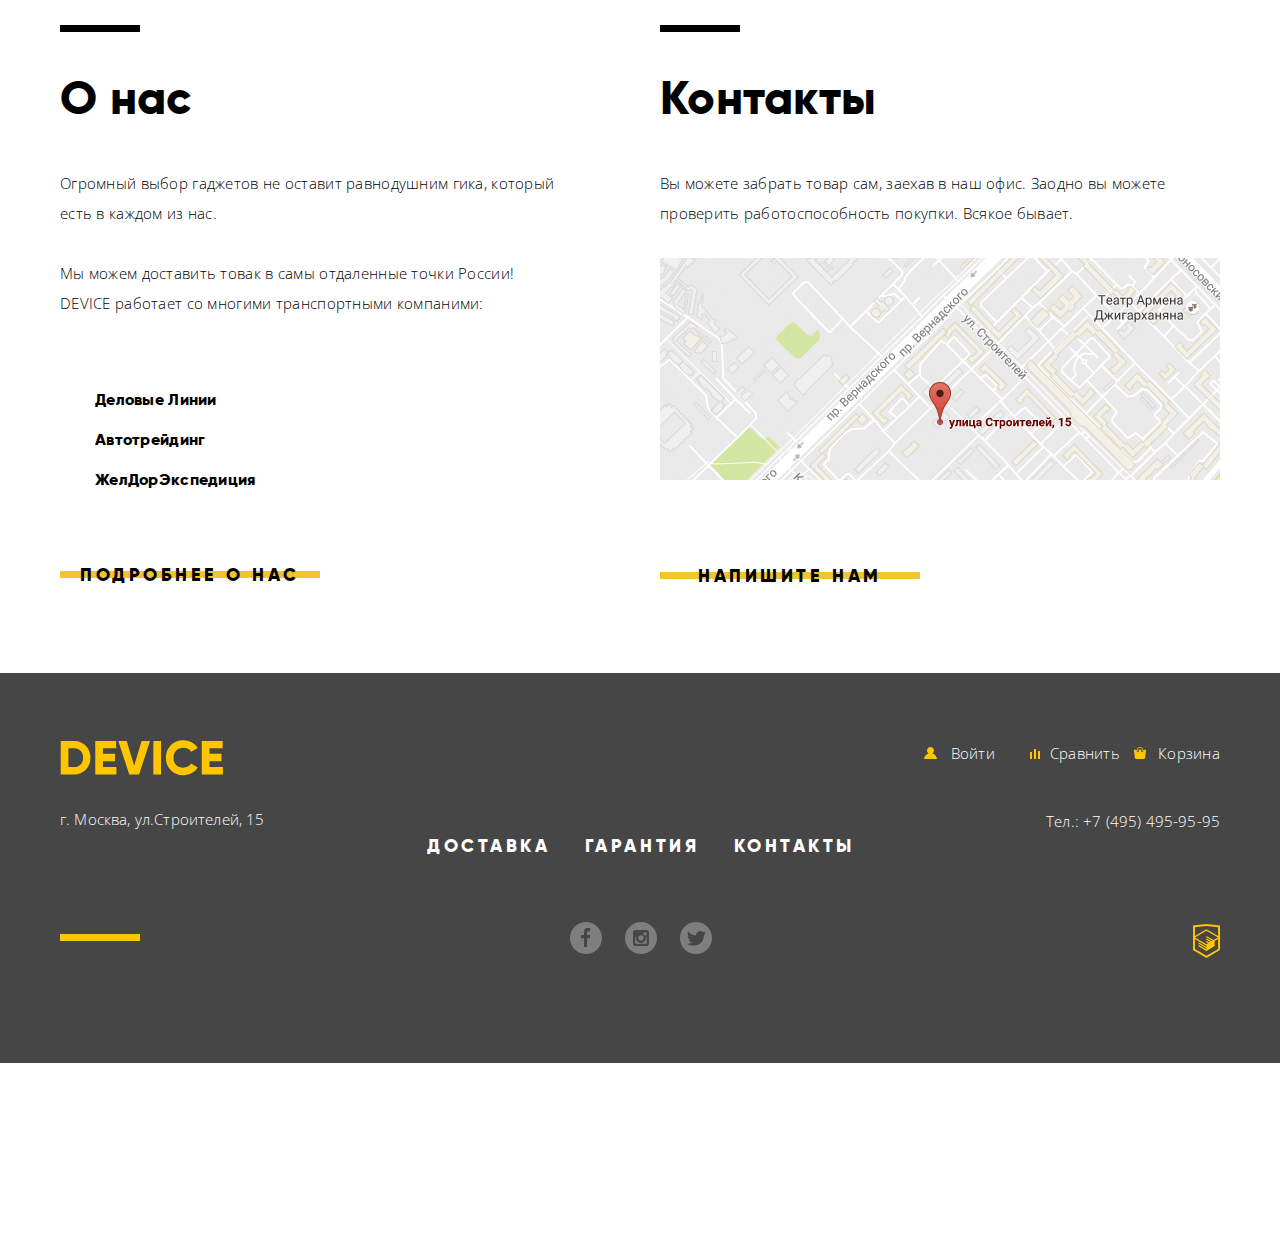
==== commit 5c15ef1c: "Закончил проект" ====
--- a/index.html
+++ b/index.html
@@ -1,405 +1,455 @@
 <!DOCTYPE html>
 <html lang="en">
 
-    <head>
-        <meta charset="UTF-8">
-        <meta name="viewport" content="width=device-width,
-            initial-scale=1.0">
-        <meta http-equiv="X-UA-Compatible" content="ie=edge">
-        <link href="https://fonts.googleapis.com/css?family=Open+Sans:300,400"
-            rel="stylesheet">
-        <link rel="stylesheet" href="css/normalize.css">
-        <link rel="stylesheet" href="css/style.css">
-        <title>Device cite</title>
-    </head>
-
-    <body>
-
-        <header class="main-header container">
-            <nav class="main-navigation">
-
-                <a class="main-header-logo">
-                    <img src="img/index-logo-black.svg" height="36" width="164"
-                        alt="Интернет
-                        магазин «Device»"> </a>
-                <div class="columns">
-                    <form class="search-form"
-                        action="https://echo.htmlacademy.ru"
-                        method="POST">
-                        <input type="text" name="search" id="search">
-                        <label for="search" class="search-form-text">Поиск по
-                            сайту
-                        </label>
-                    </form>
-
-                    <ul class="user-navigation">
-                        <li class="user-navigation-enter">
-                            <a class="login-link" href="login.html">Войти</a>
-                        </li>
-                        <li class="user-navigation-compare"> <a
-                                href="compare.html">Сравнить</a> </li>
-                        <li class="user-navigation-basket"> <a
-                                href="basket.html">Корзина</a> </li>
-                    </ul>
-                </div>
-                <ul class="site-navigation">
-                    <li class="site-navigation-catalog"><a href="#">Каталог
-                            товаров</a>
-                        <ul class="catalog-menu">
-                            <li> <a href="catalog.html">Виртуальная реальность</a>
-                            </li>
-                            <li> <a href="catalog.html">Моноподы для селфи</a>
-                            </li>
-                            <li> <a href="catalog.html">Экшн-камеры</a> </li>
-                            <li> <a href="catalog.html">Фитнес-браслеты</a>
-                            </li>
-                            <li> <a href="catalog.html">Умные часы</a> </li>
-                            <li> <a href="catalog.html">Квадрокоптеры</a> </li>
-                        </ul>
-                    </li>
-                    <li class="site-navigation-delivery"> <a
-                            href="delivery.html">Доставка</a> </li>
-                    <li class="site-navigation-warranty"> <a
-                            href="warranty.html">Гарантия</a> </li>
-                    <li class="site-navigation-contacts"> <a
-                            href="contacts.html">Контакты</a> </li>
-                </ul>
-            </nav>
-        </header>
-
-
-        <main class="main">
-
-            <h1 class="visually-hidden">Интернет магазин «Device»</h1>
-
-            <section class="slider container">
-
-                <h2 class="visually-hidden">Описание товара</h2>
-                <!-- Может надо заменить список радиобатонами -->
-
-
-                <ul class="slider-list">
-                    <li class="slider-item slider-item-current">
-                        <div class="columns">
-                            <div class="column-left">
-                                <img class="slider-img slider-img-current"
-                                    width="384" height="486"
-                                    src="img/slider-monopod.png" alt="Монопод">
-                            </div>
-                            <div class="column-right">
-                                <b class="slider-number slider-number-current">01</b>
-                                <b class="slider-adv-slogan
-                                    slider-adv-slogan-current">Делай селфи,<br>
-                                    как
-                                    Бен Стиллер!</b>
-                                <p class="slider-text slider-text-current">Самая
-                                    длинная палка для
-                                    селфи доступна в нашем магазине.<br> Восемь
-                                    (Восемь,
-                                    Карл!) метров длиной и весом всего 5
-                                    килограмм. </p>
-                                <a href="#" class="slider-link">Подробнее</a>
-                                <table class="description-params
-                                    description-params-current">
-                                    <tr class="description-params-value
-                                        description-params-value-current">
-                                        <th>8,5 м</th>
-                                        <th>5 кг</th>
-                                        <th>Карбон</th>
-                                    </tr>
-                                    <tr class="description-params-name
-                                        description-params-name-current">
-                                        <td>Длина палки</td>
-                                        <td>Вес палки</td>
-                                        <td>Материал</td>
-                                    </tr>
-                                </table>
-                            </div>
-                        </div>
-                    </li>
-
-                    <li class="slider-item">
-                        <div class="columns">
-                            <div class="column-left">
-                                <img class="slider-img"
-                                    src="img/slider-watch.png"
-                                    width="345" height="485" alt="Часы">
-                            </div>
-                            <div class="column-right">
-                                <b class="slider-number">02</b>
-                                <b class="slider-adv-slogan">Худеем <br>
-                                    правильно!</b>
-                                <p class="slider-text">Мотивирующие
-                                    фитнес-браслеты
-                                    помогут найти в себе силы не пропускать
-                                    занятия и
-                                    соблюдать диету. </p>
-                                <a href="#" class="slider-link">Подробнее</a>
-                                <table class="description-params">
-                                    <tr class="description-params-value">
-                                        <th>48 часов</th>
-                                    </tr>
-                                    <tr class="description-params-name">
-                                        <td>Без подзарядки</td>
-                                    </tr>
-                                </table>
-                            </div>
-                        </div>
-                    </li>
-
-                    <li class="slider-item">
-                        <div class="columns">
-                            <div class="column-left">
-                                <img class="slider-img"
-                                    src="img/slider-quadro.png"
-                                    width="526" height="334" alt="Квадрокоптер">
-                            </div>
-                            <div class="column-right">
-                                <b class="slider-number">03</b>
-                                <b class="slider-adv-slogan">Пархает как
-                                    бабочка,
-                                    жалит как пчела!</b>
-                                <p class="slider-text">Этот обычный, на первый
-                                    взгляд,
-                                    квадрокоптер оснащен мощным лазером,
-                                    замаскированным под стандартную камеру. </p>
-                                <a href="#" class="slider-link">Подробнее</a>
-                                <table class="description-params">
-                                    <tr class="description-params-value">
-                                        <th>800 м</th>
-                                        <th>50 м</th>
-                                    </tr>
-                                    <tr class="description-params-name">
-                                        <td>Дальность полета</td>
-                                        <td>Радиус поражения</td>
-                                    </tr>
-                                </table>
-                            </div>
-                        </div>
-                    </li>
-                </ul>
-
-                <ul class="slider-button-list">
-                    <li class="slider-button-list-item
-                        slider-button-list-item-current"><input type="radio"
-                            class="slider-radio radio-first" name="number-slide"
-                            id="first-slide" value="first-slide" checked></li>
-                    <li class="slider-button-list-item"><input type="radio"
-                            class="slider-radio radio-second"
-                            name="number-slide" id="second-slide"
-                            value="second-slide"></li>
-                    <li class="slider-button-list-item"><input type="radio"
-                            class="slider-radio radio-third" name="number-slide"
-                            id="third-slide" value="third-slide"></li>
-                </ul>
-
-            </section>
-
-            <section class="catalog-preview container">
-
-                <h2 class="visually-hidden">Каталог товаров</h2>
-
-
-                <ul class="description-icons">
-                    <li> <a href="catalog.html"> <img src="img/icon-vr.svg"
-                                width="97" height="55" alt="Виртуальная
-                                реальность"> </a> </li>
-                    <li> <a href="catalog.html"> <img
-                                src="img/icon-monopod.svg"
-                                width="86" height="117" alt="Монопод"> </a>
-                    </li>
-                    <li> <a href="catalog.html"> <img
-                                src="img/icon-camera.svg"
-                                width="71" height="87" alt="Камера"> </a>
-                    </li>
-                    <li> <a href="catalog.html"> <img
-                                src="img/icon-bracer.svg"
-                                width="107" height="65" alt="Браслет"> </a>
-                    </li>
-                    <li> <a href="catalog.html"> <img
-                                src="img/icon-watch.svg"
-                                width="56" height="98" alt="Часы"> </a>
-                    </li>
-                    <li> <a href="catalog.html"> <img
-                                src="img/icon-quadro.svg"
-                                width="132" height="69" alt="Квадрокоптер">
-                        </a> </li>
-                </ul>
-                <ul class="description-icon-names">
-                    <li> <a href="#">Виртуальная реальность</a> </li>
-                    <li> <a href="#">Моноподы для селфи</a> </li>
-                    <li> <a href="#">Экшн-камеры</a> </li>
-                    <li> <a href="#">Фитнес-браслеты</a> </li>
-                    <li> <a href="#">Умные часы</a> </li>
-                    <li> <a href="#">Квадрокоптеры</a> </li>
-                </ul>
-
-
-            </section>
-
-            <section class="services">
-                <div class="container">
-
-                    <h2 class="visually-hidden">Услуги</h2>
-
-                    <ul class="services-list">
-                        <li class="services-item services-item-current"> <a
-                                href="#">Доставка</a>
-                        </li>
-                        <li class="services-item"> <a href="#">Гарантия</a>
-                        </li>
-                        <li class="services-item"> <a href="#">Кредит</a> </li>
-                    </ul>
-
-                    <div class="services-wrapper service-description-current">
-                        <h3 class="services-title">Доставка</h3>
-
-                        <p class="services-text">Мы с удовольствием
-                            доставим ваш товар прямо к вашему подъезду
-                            совершенно бесплатно! Ведь мы неплохо заработаем,
-                            поднимая его на ваш этаж. </p>
-
-                        <img src="img/icon-delivery.svg" width="136"
-                            height="164"
-                            alt="Доставка">
-                    </div>
-                    <div class="services-wrapper">
-                        <h3 class="services-title">Гарантия</h3>
-                        <p class="services-text">Если из-за возгорания
-                            купленного у нас товара у вас сгорит дом — не
-                            переживайте, мы выдадим вам новый. Товар,
-                            не дом, конечно же. </p>
-                        <img src="img/icon-warranty.svg" width="171"
-                            height="194"
-                            alt="Гарантия">
-                    </div>
-                    <div class="services-wrapper">
-
-                        <h3 class="services-title">Кредит</h3>
-                        <p class="services-text">Залезть в долговую яму стало
-                            проще! Кредитные консультанты подберут для вас
-                            наиболее выгодные условия кредита.
-                            Выгодные для нашего банка, разумеется. </p>
-                        <img src="img/icon-credit.svg" width="156" height="186"
-                            alt="Кредит">
-                    </div>
-                </div>
-
-            </section>
-
-            <section class="brands container">
-
-                <h2 class="visually-hidden">Партнеры</h2>
-
-                <ul class="brands-list">
-                    <li class="brand-item brand-dji"> <img
-                            src="img/logo-dji-color.jpg"
-                            width="260" height="100" alt="DJI"> </li>
-                    <li class="brand-item brand-spgadgets"> <img
-                            src="img/logo-spgadgets-color.jpg"
-                            width="260" height="100" alt="SPGadgets"> </li>
-                    <li class="brand-item brands-gopro"> <img
-                            src="img/logo-gopro-color.jpg"
-                            width="260" height="100" alt="GoPro"> </li>
-                    <li class="brand-item brands-vive"> <img
-                            src="img/logo-vive-color.jpg"
-                            width="260" height="100" alt="VIVE"> </li>
-                </ul>
-
-            </section>
-
-            <div class="about-and-contacts columns container">
-
-
-                <section class="about">
-
-                    <h2 class="about-title">О нас</h2>
-
-                    <p class="about-text">Огромный выбор гаджетов не
-                        оставит равнодушним гика, который есть в каждом из
-                        нас. </p>
-
-                    <p class="about-text">Мы можем доставить товак в самы
-                        отдаленные точки России! DEVICE работает со
-                        многими транспортными компаними: </p>
-
-                    <ul class="delivery-list">
-                        <li>Деловые Линии</li>
-                        <li>Автотрейдинг</li>
-                        <li>ЖелДорЭкспедиция</li>
-                    </ul>
-
-                    <a class="about-link slider-link" href="#">Подробнее о нас</a>
-                </section>
-
-                <section class="contacts">
-
-                    <h2 class="contacts-title">Контакты</h2>
-
-                    <p class="contacts-text">Вы можете забрать товар сам,
-                        заехав в наш офис. Заодно вы можете проверить
-                        работоспособность покупки. Всякое
-                        бывает. </p>
-
-                    <img src="img/map.png" width="560" height="222" alt="карта">
-                    <a class="contacts-link slider-link" href="#">Напишите нам</a>
-                </section>
+  <head>
+    <meta charset="UTF-8">
+    <meta name="viewport" content="width=device-width,
+      initial-scale=1.0">
+    <meta http-equiv="X-UA-Compatible" content="ie=edge">
+    <link href="https://fonts.googleapis.com/css?family=Open+Sans:300,400"
+      rel="stylesheet">
+    <link rel="stylesheet" href="css/normalize.css">
+    <link rel="stylesheet" href="css/style.css">
+    <title>Device cite</title>
+  </head>
+
+  <body>
+
+    <header class="main-header container">
+      <nav class="main-navigation">
+
+        <a class="main-header-logo">
+          <img src="img/index-logo-black.svg" height="36" width="164"
+            alt="Интернет
+            магазин «Device»"> </a>
+        <div class="columns">
+          <form class="search-form"
+            action="https://echo.htmlacademy.ru" method="POST">
+            <input type="text" name="search" id="search" 
+            placeholder="Поиск по сайту" required>
+            <label for="search" class="search-form-text">Поиск по сайту</label>
+            <button class="button-search" type="submit">Найти</button>
+          </form>
+
+          <ul class="user-navigation">
+            <li class="user-navigation-enter">
+              <a class="login-link" href="login.html">Войти</a>
+            </li>
+            <li class="user-navigation-compare"> <a
+                href="compare.html">Сравнить</a> </li>
+            <li class="user-navigation-basket"> <a
+                href="basket.html">Корзина</a> </li>
+          </ul>
+        </div>
+        <ul class="site-navigation">
+          <li class="site-navigation-catalog"><a class="site-navigation-catalog-link" href="catalog.html">Каталог
+              товаров</a>
+            <ul class="catalog-menu">
+              <li> <a class="catalog-menu-link" href="catalog.html">Виртуальная реальность</a>
+              </li>
+              <li> <a class="catalog-menu-link" href="catalog.html">Моноподы для селфи</a>
+              </li>
+              <li> <a class="catalog-menu-link" href="catalog.html">Экшн-камеры</a> </li>
+              <li> <a class="catalog-menu-link" href="catalog.html">Фитнес-браслеты</a>
+              </li>
+              <li> <a class="catalog-menu-link" href="catalog.html">Умные часы</a> </li>
+              <li> <a class="catalog-menu-link" href="catalog.html">Квадрокоптеры</a> </li>
+            </ul>
+          </li>
+          <li class="site-navigation-delivery"> <a
+              href="delivery.html">Доставка</a> </li>
+          <li class="site-navigation-warranty"> <a
+              href="warranty.html">Гарантия</a> </li>
+          <li class="site-navigation-contacts"> <a
+              href="contacts.html">Контакты</a> </li>
+        </ul>
+      </nav>
+    </header>
+
+
+    <main class="main">
+
+      <h1 class="visually-hidden">Интернет магазин «Device»</h1>
+
+      <section class="slider container">
+
+        <h2 class="visually-hidden">Описание товара</h2>
+        <!-- Может надо заменить список радиобатонами -->
+
+
+        <ul class="slider-list">
+          <li class="slider-item slider-item-current">
+            <div class="columns">
+              <div class="column-left">
+                <img class="slider-img slider-img-current"
+                  width="384" height="486"
+                  src="img/slider-monopod.png" alt="Монопод">
+              </div>
+              <div class="column-right">
+                <b class="slider-number slider-number-current">01</b>
+                <b class="slider-adv-slogan
+                  slider-adv-slogan-current">Делай селфи,<br>
+                  как
+                  Бен Стиллер!</b>
+                <p class="slider-text slider-text-current">Самая
+                  длинная палка для
+                  селфи доступна в нашем магазине.<br> Восемь
+                  (Восемь,
+                  Карл!) метров длиной и весом всего 5
+                  килограмм. </p>
+                <a href="#" class="slider-link">Подробнее</a>
+                <table class="description-params
+                  description-params-current">
+                  <tr class="description-params-value
+                    description-params-value-current">
+                    <th>8,5 м</th>
+                    <th>5 кг</th>
+                    <th>Карбон</th>
+                  </tr>
+                  <tr class="description-params-name
+                    description-params-name-current">
+                    <td>Длина палки</td>
+                    <td>Вес палки</td>
+                    <td>Материал</td>
+                  </tr>
+                </table>
+              </div>
             </div>
-
-        </main>
-
-
-        <footer class="main-footer">
-            <div class="container columns">
-
-                <div class="footer-logo">
-
-                    <a href="#"> <img src="img/index-logo-yellow.svg"
-                            alt="Логитип
-                            Девайс"> </a>
-
-                    <p class="footer-text footer-text-adress">г. Москва,
-                        ул.Строителей, 15</p>
-                </div>
-
-                <div class="footer-links">
-
-                    <ul class="site-navigation-footer">
-                        <li> <a href="delivery.html">Доставка</a> </li>
-                        <li> <a href="warranty.html">Гарантия</a> </li>
-                        <li> <a href="contacts.html">Контакты</a> </li>
-                    </ul>
-
-                    <div class="social-button-list">
-                        <a class="social-button social-facebook"
-                            href="https://facebook.com/" target="_blank">Фейсбук</a>
-                        <a class="social-button social-instagram"
-                            href="https://www.instagram.com/" target="_blank">Инстаграм</a>
-                        <a class="social-button social-twitter"
-                            href="https://twitter.com/" target="_blank">Твитер</a>
-                    </div>
-
-                </div>
-
-
-                <div class="footer-login">
-
-                    <ul class="user-navigation user-navigation-footer">
-                        <li class="login-link"><a class="login-link"
-                                href="login.html">Войти</a></li>
-                        <li> <a href="compare.html">Сравнить</a> </li>
-                        <li> <a href="basket.html">Корзина</a> </li>
-                    </ul>
-
-                    <p class="footer-text footer-text-adress">Тел.: +7 (495)
-                        495-95-95</p>
-                    <p class="footer-copyright"> <a class="button"
-                            href="https://htmlacademy.ru">HTML
-                            Academy</a>
-                    </p>
-                </div>
+          </li>
+
+          <li class="slider-item">
+            <div class="columns">
+              <div class="column-left">
+                <img class="slider-img"
+                  src="img/slider-watch.png" width="345"
+                  height="485" alt="Часы">
+              </div>
+              <div class="column-right">
+                <b class="slider-number">02</b>
+                <b class="slider-adv-slogan">Худеем <br>
+                  правильно!</b>
+                <p class="slider-text">Мотивирующие
+                  фитнес-браслеты
+                  помогут найти в себе силы не пропускать
+                  занятия и
+                  соблюдать диету. </p>
+                <a href="#" class="slider-link">Подробнее</a>
+                <table class="description-params">
+                  <tr class="description-params-value">
+                    <th>48 часов</th>
+                  </tr>
+                  <tr class="description-params-name">
+                    <td>Без подзарядки</td>
+                  </tr>
+                </table>
+              </div>
             </div>
-        </footer>
-        <script type="text/javascript" src="script/script.js"></script>
-    </body>
+          </li>
+
+          <li class="slider-item">
+            <div class="columns">
+              <div class="column-left">
+                <img class="slider-img"
+                  src="img/slider-quadro.png" width="526"
+                  height="334"
+                  alt="Квадрокоптер">
+              </div>
+              <div class="column-right">
+                <b class="slider-number">03</b>
+                <b class="slider-adv-slogan">Порхает как
+                  бабочка,
+                  жалит как пчела!</b>
+                <p class="slider-text">Этот обычный, на первый
+                  взгляд,
+                  квадрокоптер оснащен мощным лазером,
+                  замаскированным под стандартную камеру. </p>
+                <a href="#" class="slider-link">Подробнее</a>
+                <table class="description-params">
+                  <tr class="description-params-value">
+                    <th>800 м</th>
+                    <th>50 м</th>
+                  </tr>
+                  <tr class="description-params-name">
+                    <td>Дальность полета</td>
+                    <td>Радиус поражения</td>
+                  </tr>
+                </table>
+              </div>
+            </div>
+          </li>
+        </ul>
+
+        <ul class="slider-button-list">
+          <li class="slider-button-list-item
+            slider-button-list-item-current"><label class="slider-button-legend">
+              <input type="radio"
+                class="slider-radio radio-first visually-hidden"
+                name="number-slide" id="first-slide"
+                value="first-slide" checked>
+                <span class="radio-button-indicator"></span>
+            </label>
+          </li>
+          <li class="slider-button-list-item">
+            <label class="slider-button-legend">
+              <input type="radio"
+                class="slider-radio radio-second visually-hidden"
+                name="number-slide" id="second-slide"
+                value="second-slide">
+                <span class="radio-button-indicator"></span>
+            </label>
+          </li>
+          <li class="slider-button-list-item">
+            <label class="slider-button-legend">
+              <input type="radio"
+                class="slider-radio radio-third visually-hidden"
+                name="number-slide" id="third-slide"
+                value="third-slide">
+                <span class="radio-button-indicator"></span>
+            </label>
+          </li>
+        </ul>
+
+      </section>
+
+      <section class="catalog-preview container">
+
+        <h2 class="visually-hidden">Каталог товаров</h2>
+
+
+        <ul class="description-icons">
+          <li> <a class="description-icon-link" href="catalog.html">
+              <img src="img/icon-vr.svg" width="97" height="55"
+                alt="Виртуальная
+                реальность">
+              <p>Виртуальная реальность</p> </a> </li>
+          <li> <a class="description-icon-link" href="catalog.html">
+              <img src="img/icon-monopod.svg" width="86"
+                height="117" alt="Монопод"> <p>Моноподы <br> для
+                селфи</p> </a>
+          </li>
+          <li> <a class="description-icon-link" href="catalog.html">
+              <img src="img/icon-camera.svg" width="71"
+                height="87" alt="Камера"><p>Экшн-камеры</p> </a>
+          </li>
+          <li> <a class="description-icon-link" href="catalog.html">
+              <img src="img/icon-bracer.svg" width="107"
+                height="65" alt="Браслет"> <p>Фитнес-браслеты</p>
+            </a>
+          </li>
+          <li> <a class="description-icon-link" href="catalog.html">
+              <img src="img/icon-watch.svg" width="56" height="98"
+                alt="Часы"> <p>Умные часы</p> </a>
+          </li>
+          <li> <a class="description-icon-link" href="catalog.html">
+              <img src="img/icon-quadro.svg" width="132"
+                height="69" alt="Квадрокоптер">
+              <p>Квадрокоптеры</p> </a> </li>
+        </ul>
+      </section>
+
+      <section class="services">
+        <div class="container">
+
+          <h2 class="visually-hidden">Услуги</h2>
+
+          <ul class="services-list">
+            <li class="services-item services-item-current"> <a
+                href="#">Доставка</a>
+            </li>
+            <li class="services-item"> <a href="#">Гарантия</a>
+            </li>
+            <li class="services-item"> <a href="#">Кредит</a> </li>
+          </ul>
+
+          <div class="services-wrapper service-description-current">
+            <h3 class="services-title">Доставка</h3>
+
+            <p class="services-text">Мы с удовольствием
+              доставим ваш товар прямо к вашему подъезду
+              совершенно бесплатно! Ведь мы неплохо заработаем,
+              поднимая его на ваш этаж. </p>
+
+            <img src="img/icon-delivery.svg" width="136"
+              height="164" alt="Доставка">
+          </div>
+          <div class="services-wrapper">
+            <h3 class="services-title">Гарантия</h3>
+            <p class="services-text">Если из-за возгорания
+              купленного у нас товара у вас сгорит дом — не
+              переживайте, мы выдадим вам новый. Товар,
+              не дом, конечно же. </p>
+            <img src="img/icon-warranty.svg" width="171"
+              height="194" alt="Гарантия">
+          </div>
+          <div class="services-wrapper">
+
+            <h3 class="services-title">Кредит</h3>
+            <p class="services-text">Залезть в долговую яму стало
+              проще! Кредитные консультанты подберут для вас
+              наиболее выгодные условия кредита.
+              Выгодные для нашего банка, разумеется. </p>
+            <img src="img/icon-credit.svg" width="156" height="186"
+              alt="Кредит">
+          </div>
+        </div>
+
+      </section>
+
+      <section class="brands container">
+
+        <h2 class="visually-hidden">Партнеры</h2>
+
+        <ul class="brands-list">
+          <li class="brand-item brand-dji"> <img
+              src="img/logo-dji-color.jpg" width="260"
+              height="100" alt="DJI">
+          </li>
+          <li class="brand-item brand-spgadgets"> <img
+              src="img/logo-spgadgets-color.jpg" width="260"
+              height="100"
+              alt="SPGadgets"> </li>
+          <li class="brand-item brands-gopro"> <img
+              src="img/logo-gopro-color.jpg" width="260"
+              height="100"
+              alt="GoPro"> </li>
+          <li class="brand-item brands-vive"> <img
+              src="img/logo-vive-color.jpg" width="260"
+              height="100"
+              alt="VIVE"> </li>
+        </ul>
+
+      </section>
+
+      <div class="about-and-contacts columns container">
+
+
+        <section class="about">
+
+          <h2 class="about-title">О нас</h2>
+
+          <p class="about-text">Огромный выбор гаджетов не
+            оставит равнодушним гика, который есть в каждом из
+            нас. </p>
+
+          <p class="about-text">Мы можем доставить товак в самы
+            отдаленные точки России! DEVICE работает со
+            многими транспортными компаними: </p>
+
+          <ul class="delivery-list">
+            <li>Деловые Линии</li>
+            <li>Автотрейдинг</li>
+            <li>ЖелДорЭкспедиция</li>
+          </ul>
+
+          <a class="about-link slider-link" href="#">Подробнее о нас</a>
+        </section>
+
+        <section class="contacts">
+
+          <h2 class="contacts-title">Контакты</h2>
+
+          <p class="contacts-text">Вы можете забрать товар сам,
+            заехав в наш офис. Заодно вы можете проверить
+            работоспособность покупки. Всякое
+            бывает. </p>
+
+          <a class="map-link" href="#"><img src="img/map.png" width="560"
+              height="222" alt="карта"></a>
+          <a class="contacts-link slider-link" href="#">Напишите нам</a>
+        </section>
+      </div>
+
+    </main>
+
+
+    <footer class="main-footer">
+      <div class="container columns">
+
+        <div class="footer-logo">
+
+          <a href="#"> <img src="img/index-logo-yellow.svg"
+              alt="Логитип
+              Девайс"> </a>
+
+          <p class="footer-text footer-text-adress">г. Москва,
+            ул.Строителей, 15</p>
+        </div>
+
+        <div class="footer-links">
+
+          <ul class="site-navigation-footer">
+            <li> <a href="delivery.html">Доставка</a> </li>
+            <li> <a href="warranty.html">Гарантия</a> </li>
+            <li> <a href="contacts.html">Контакты</a> </li>
+          </ul>
+
+          <div class="social-button-list">
+            <a class="social-button social-facebook"
+              href="https://facebook.com/" target="_blank">Фейсбук</a>
+            <a class="social-button social-instagram"
+              href="https://www.instagram.com/"
+              target="_blank">Инстаграм</a>
+            <a class="social-button social-twitter"
+              href="https://twitter.com/" target="_blank">Твитер</a>
+          </div>
+
+        </div>
+
+
+        <div class="footer-login">
+
+          <ul class="user-navigation user-navigation-footer">
+            <li class="user-navigation-enter"><a class="login-link"
+                href="login.html">Войти</a></li>
+            <li class="user-navigation-compare"> <a href="compare.html">Сравнить</a>
+            </li>
+            <li class="user-navigation-basket"> <a href="basket.html">Корзина</a>
+            </li>
+          </ul>
+
+          <p class="footer-text footer-text-adress">Тел.: +7 (495)
+            495-95-95</p>
+          <p class="footer-copyright"> <a class="button"
+              href="https://htmlacademy.ru" target="_blank">HTML
+              Academy</a>
+          </p>
+        </div>
+      </div>
+    </footer>
+    <section class="modal modal-write-to-us">
+      <h2 class="visually-hidden">Форма обратной связи</h2>
+      <form class="write-us-form" action="https://htmlacademy.ru"
+        method="POST">
+        <p class="modal-item">
+          <label class="modal-item-legend" for="modal-name">Ваше имя</label>
+          <input class="modal-item-input" type="text" id="modal-name"
+            name="username" placeholder="Имя Фамилия">
+        </p>
+        <p class="modal-item">
+          <label class="modal-item-legend" for="modal-email">Ваш
+            e-mail</label>
+          <input class="modal-item-input" type="email"
+            id="modal-email" name="email"
+            placeholder="email@example.com">
+        </p>
+        <p class="modal-item-text">
+          <label for="modal-text-field">Текст письма</label>
+          <textarea name="modal-text-field" id="modal-text-field"
+            cols="30" rows="10"
+            placeholder="В свободной форме"></textarea>
+        </p>
+        <button class="slider-link" type="submit">Отправить</button>
+      </form>
+      <button class="modal-close" type="button" aria-label="Закрыть окно">Закрыть</button>
+    </section>
+    <section class="modal modal-map">
+      <img src="img/map-big.jpg" alt="Карта роезда" width="960" height="559">
+      <button class="modal-close" type="button" aria-label="Закрыть окно">Закрыть</button>
+    </section>
+
+    <div class="modal-overlay"></div>
+    <script type="text/javascript" src="script/slides.js"></script>
+    <script type="text/javascript" src="script/popup.js"></script>
+  </body>
+
 </html>--- a/css/style.css
+++ b/css/style.css
@@ -1,899 +1,1768 @@
 /* ШРИФТЫ */
+
 /* --------------------------------------------------------- */
 
 @font-face {
-    font-family: "Gilroy Extra Bold";
-    src: local("Gilroy Extra Bold"),
-         url("../fonts/gilroyextrabold-webfont.woff2") format("woff2"),
-         url("../fonts/gilroyextrabold-webfont.woff2") format("woff");
-    font-weight: normal;
-    font-style: normal;
+  font-family: "Gilroy Extra Bold";
+  src: local("Gilroy Extra Bold"), url("../fonts/gilroyextrabold-webfont.woff2") format("woff2"), url("../fonts/gilroyextrabold-webfont.woff2") format("woff");
+  font-weight: normal;
+  font-style: normal;
 }
 
 @font-face {
-    font-family: "Gilroy Light";
-    src: local("Gilroy Light"),
-         url("../fonts/gilroylight-webfont.woff2") format("woff2"),
-         url("../fonts/gilroylight-webfont.woff") format("woff");
-    font-weight: normal;
-    font-style: normal;
+  font-family: "Gilroy Light";
+  src: local("Gilroy Light"), url("../fonts/gilroylight-webfont.woff2") format("woff2"), url("../fonts/gilroylight-webfont.woff") format("woff");
+  font-weight: normal;
+  font-style: normal;
 }
 
 /* --------------------------------------------------------- */
+
 /* Анимация */
 
-@keyframes goToLeft{
-    to {
-        transform: translateX(1500px);
-    }
+@keyframes goToLeft {
+  to {
+    transform: translateX(1500px);
+  }
+}
+
+@keyframes shake {
+  0%, 100% {
+    transform: translateX(0);
+  }
+  10%, 30%, 50%, 70%, 90% {
+    transform: translateX(-10px);
+  }
+  20%, 40%, 60%, 80% {
+    transform: translateX(10px);
+  }
+}
+
+@keyframes bounce {
+  0% {
+    transform: translateY(-2000px);
+  }
+  70% {
+    transform: translateY(30px);
+  }
+  90% {
+    transform: translateY(-10px);
+  }
+  100% {
+    transform: translateY(0);
+  }
+}
+
+@keyframes opacity {
+  0% {
+    opacity: 0;
+  }
+  100% {
+    opacity: 1;
+  }
 }
 
 .disaperance {
-    animation-name: goToLeft;
-    animation-duration: 0.8s;
-    animation-direction: reverse;
-}
+  animation-name: goToLeft;
+  animation-duration: 0.8s;
+  animation-direction: reverse;
+}
+
 .aperance {
-    animation-name: goToLeft;
-    animation-duration: 0.8s;
-    animation-direction: reverse;
+  animation-name: goToLeft;
+  animation-duration: 0.8s;
+  animation-direction: reverse;
 }
 
 /* --------------------------------------------------------- */
 
-
 /* ОБЩИЕ СЕЛЕКТОРЫ */
+
 /* --------------------------------------------------------- */
 
 body {
-    min-width: 1200px;
-    min-height: 2795px;
-    margin: 0;
-    padding: 0;
-    font-family: "Gilroy Extra Bold", "Arial", sans-serif;
-    font-size: 18px;
-    line-height: 24px;
-    letter-spacing: 0.018rem;
-    color: #000000;
-
-    background-color: #ffffff;
+  min-width: 1200px;
+  min-height: 2795px;
+  margin: 0;
+  padding: 0;
+  font-family: "Gilroy Extra Bold", "Arial", sans-serif;
+  font-size: 18px;
+  line-height: 24px;
+  letter-spacing: 0.018rem;
+  color: #000000;
+  background-color: #ffffff;
 }
 
 a {
-    font: inherit;
-    text-decoration: none;
-    color: #000000;
+  font: inherit;
+  text-decoration: none;
+  color: #000000;
 }
 
 a:hover {
-    opacity: 0.6;
-}
+  opacity: 0.6;
+}
+
 a:active {
-    opacity: 0.3;
+  opacity: 0.3;
+}
+
+img {
+  max-width: 100%;
+  height: auto;
 }
 
 .visually-hidden:not(:focus):not(:active), input[type="checkbox"].visually-hidden, input[type="radio"].visually-hidden {
-    position: absolute;
-
-    width: 1px;
-    height: 1px;
-    margin: -1px;
-    padding: 0;
-    border: 0;
-
-    white-space: nowrap;
-    clip-path: inset(100%);
-    clip: rect(0 0 0 0);
-    overflow: hidden;
-
+  position: absolute;
+  width: 1px;
+  height: 1px;
+  margin: -1px;
+  padding: 0;
+  border: 0;
+  white-space: nowrap;
+  clip-path: inset(100%);
+  clip: rect(0 0 0 0);
+  overflow: hidden;
 }
 
 .container {
-    width: 1160px;
-    margin: 0 auto;
-    /* padding: 0 20px; */
+  width: 1160px;
+  margin: 0 auto;
+  /* padding: 0 20px; */
 }
 
 .columns {
-    display: flex;
-    justify-content: space-between;
+  display: flex;
+  justify-content: space-between;
 }
 
 .column-right {
-    width: 560px;
-    /* padding-left: 20px; */
-}
+  width: 560px;
+  /* padding-left: 20px; */
+}
+
 /* ------------------------------------------------------------ */
 
-
-
 /* ХЕДДЕР*/
+
 /* --------------------------------------------------------- */
+
 /* --------------------------------------------------------- */
 
 .main-header {
-
-    height: 300px;
-    margin-top: 40px;
-    padding: 0 60px;
-    box-sizing: border-box;
-}
-
-.main-header-logo{
-    display: inline-block;
-    margin: 0;
-    padding: 0;
-    margin-top: -25px;
-    /* position: absolute; */
-    /* top: -20px; */
+  height: 300px;
+  margin-top: 40px;
+  padding: 0 60px;
+  box-sizing: border-box;
 }
 
 .main-header-logo {
-    height: 36px;
-    width: 164px;
+  display: inline-block;
+  margin: 0;
+  padding: 0;
+  margin-top: -25px;
+  /* position: absolute; */
+  /* top: -20px; */
+}
+
+.main-header-logo {
+  height: 36px;
+  width: 164px;
 }
 
 .main-navigation {
-    margin: 0;
-    padding: 0;
-}
+  margin: 0;
+  padding: 0;
+}
+
 .main-navigation .columns {
-    margin: 0;
-    padding: 0;
-    margin-top: 20px;
-    margin-bottom: 38px;
+  margin: 0;
+  padding: 0;
+  margin-top: 20px;
+  margin-bottom: 38px;
 }
 
 .search-form {
-    position: relative;
-    margin: 0;
-    padding: 0;
-    min-width: 200px;
-    font-family: "Open Sans", Arial, sans-serif;
-    font-weight: 300;
-    font-size: 15px;
-    line-height: 30px;
-    text-align: left; 
-    opacity: 0.3;
+  position: relative;
+  margin: 0;
+  padding: 0;
+  min-width: 500px;
+  font-family: "Open Sans", Arial, sans-serif;
+  font-weight: 300;
+  font-size: 15px;
+  line-height: 30px;
+  text-align: left;
 }
 
 .search-form input {
-    border: none;
-    background-color: transparent;
+  position: relative;
+  /* width: 300px; */
+  padding-left: 39px;
+  border: none;
+  background-color: transparent;
+  word-break: normal;
+  white-space: nowrap;
+  opacity: 0.3;
+}
+
+.search-form input:hover {
+  opacity: 0.6;
+}
+
+.search-form input:focus {
+  opacity: 1;
+  outline: none;
 }
 
 .search-form-text {
-    position: absolute;
-    top: 0;
-    left: 40px;
-    margin: 0;
-    padding: 0;
-    text-align: start;
-
+  position: absolute;
+  top: 0;
+  left: 39px;
+  margin: 0;
+  padding: 0;
+  font-size: 0%;
+}
+
+.search-form-text::before {
+  content: "";
+  position: absolute;
+  top: 6px;
+  left: -36px;
+  width: 16px;
+  height: 16px;
+  background-image: url("../img/icon-search.svg");
+  background-repeat: no-repeat;
+}
+
+.search-form-text::after {
+  display: none;
+  content: "";
+  position: absolute;
+  top: 37px;
+  left: -38px;
+  width: 355px;
+  height: 2px;
+  background-color: #000000;
+}
+
+.button-search {
+  display: none;
+  position: absolute;
+  top: -10px;
+  left: 355px;
+  width: 85px;
+  height: 49px;
+  padding: 10px 10px;
+  box-sizing: border-box;
+  border: 2px solid #000000;
+  background-color: transparent;
+}
+
+.button-search:hover {
+  background-color: #000000;
+  color: #ffffff;
+}
+
+.button-search:active {
+  color: #434343;
+  outline: none;
+}
+
+.search-form input:focus::-webkit-input-placeholder {
+  color: transparent;
+}
+
+.search-form input:focus + .search-form-text::after {
+  display: block;
+}
+
+.search-form input:focus ~ .button-search {
+  display: block;
+}
+.search-form input:valid ~ .button-search {
+  display: block;
 }
 
 .user-navigation {
-    display: flex;
-    width: 500px;
-    margin: 0;
-    padding: 0;
-    list-style: none;
-    font-family: "Open Sans", Arial, sans-serif;
-    font-weight: 300;
-    font-size: 15px;
-    line-height: 30px;
-}
-
-
+  display: flex;
+  width: 500px;
+  margin: 0;
+  padding: 0;
+  list-style: none;
+  font-family: "Open Sans", Arial, sans-serif;
+  font-weight: 300;
+  font-size: 15px;
+  line-height: 30px;
+}
+
+.login-link {
+  position: relative;
+  padding-left: 27px;
+}
+
+.login-link::before {
+  content: "";
+  position: absolute;
+  top: 4px;
+  left: 0;
+  width: 14px;
+  height: 12px;
+  background-image: url("../img/icon-user.svg");
+  background-repeat: no-repeat;
+}
 
 .user-navigation-enter {
-    width: 100px;
-    margin-right: auto;
+  width: 100px;
+  margin-right: auto;
 }
 
 .user-navigation-compare {
-    width: 100px;
-}
+  width: 100px;
+}
+
+.user-navigation-compare a {
+  position: relative;
+  padding-left: 20px;
+}
+
+.user-navigation-compare a::before {
+  content: "";
+  position: absolute;
+  top: 6px;
+  left: 0;
+  width: 10px;
+  height: 10px;
+  background-image: url("../img/icon-compare.svg");
+  background-repeat: no-repeat;
+}
+
 .user-navigation-basket {
-    width: 100px;
-    text-align: right;
-}
-
-
-
-
-
-
-
-.site-navigation{
-    display: flex;
-    /* justify-content: space-between; */
-    margin: 0;
-    padding: 0;
-    width: 1040px;
-    list-style: none;
-    letter-spacing: 0.22rem;
+  width: 100px;
+  text-align: right;
+}
+
+.user-navigation-basket a {
+  position: relative;
+}
+
+.user-navigation-basket a::before {
+  content: "";
+  position: absolute;
+  top: 4px;
+  left: -24px;
+  width: 12px;
+  height: 12px;
+  background-image: url("../img/icon-basket.svg");
+  background-repeat: no-repeat;
+}
+
+.site-navigation {
+  display: flex;
+  /* justify-content: space-between; */
+  margin: 0;
+  padding: 0;
+  width: 1040px;
+  list-style: none;
+  letter-spacing: 0.22rem;
 }
 
 .site-navigation-catalog {
-    width: 240px;
-    margin-right: 300px;
-}
+  position: relative;
+  display: flex;
+  flex-direction: column;
+  width: 240px;
+  margin-right: 300px;
+}
+
+.site-navigation-catalog > a {
+  margin-bottom: 30px;
+}
+
+.site-navigation-catalog::before {
+  content: "";
+  position: absolute;
+  top: 10px;
+  right: -6px;
+  width: 16px;
+  height: 2px;
+  background-color: #b8a974;
+}
+
+.site-navigation-catalog::after {
+  content: "";
+  position: absolute;
+  top: 10px;
+  right: -6px;
+  width: 16px;
+  height: 2px;
+  background-color: #b8a974;
+  transform: rotate(90deg);
+}
+
+
 
 .site-navigation-delivery {
-    width: 160px;
+  position: relative;
+  width: 160px;
+}
+
+.site-navigation-delivery::after {
+  content: "";
+  position: absolute;
+  top: 111px;
+  left: 0;
+  width: 100px;
+  height: 7px;
+  background-color: #ffffff;
 }
 
 .site-navigation-warranty {
-    width: 140px;
-    
+  width: 140px;
 }
 
 .site-navigation-contacts {
-    width: 120px;
-    margin-left: auto;
-}
+  width: 120px;
+  margin-left: auto;
+}
+
 /* .site-navigation > li {
     display: inline-block;
 } */
 
-.site-navigation > li a{
-    text-transform: uppercase;
-    /* letter-spacing: 2em; */
-}
-
-
+.site-navigation>li>a:not(.catalog-menu-link){
+  text-transform: uppercase;
+  /* letter-spacing: 2em; */
+}
 
 .catalog-menu {
-    font-family: "Open Sans", Arial, sans-serif;
-    font-weight: 300;
-    font-size: 15px;
-    line-height: 30px;
-    text-align: left; 
-    
-}
-
+  display: none;
+  width: 555px;
+  height: 90px;
+  flex-direction: column;
+  /* flex-basis: 90px; */
+  flex-wrap: wrap;
+  background-color: #f7e296;
+  z-index: 5;padding: 0;
+  margin: 0;
+  padding-bottom:44px;
+  padding-right: 545px;
+  padding-left: -100px; 
+  font-family: "Open Sans", Arial, sans-serif;
+  font-weight: 300;
+  font-size: 15px;
+  line-height: 30px;
+  letter-spacing: 0.04em;
+  text-align: left;
+  list-style: none;
+}
+
+.catalog-menu li:last-child {
+  margin-top: 0.1px;
+}
+
+
+.site-navigation-catalog:hover .catalog-menu {
+  display: flex;
+} 
+
+.site-navigation-catalog:focus .catalog-menu {
+  display: flex;
+} 
+.site-navigation-catalog-link:focus .catalog-menu {
+  display: flex;
+} 
 /* ------------------------------------------------------- */
+
 /* ------------------------------------------------------- */
+
 .slider {
-    position: relative;
-}
-
+  position: relative;
+}
 
 .slider-button-list {
-    /* На время закоментил, чтоб не забыть про них */
-    position: absolute;
-    top: 190px;
-    right:80px;
-    display: flex;
-    width: 80px;
-    justify-content: space-between;
-    list-style: none;
-}
-
-
+  /* На время закоментил, чтоб не забыть про них */
+  position: absolute;
+  top: 190px;
+  right: 80px;
+  display: flex;
+  width: 80px;
+  justify-content: space-between;
+  list-style: none;
+}
+
+.slider-button-legend {
+  position: relative;
+  display: block;
+  cursor: pointer;
+  user-select: none;
+  font-size: 0;
+}
+
+.slider-button-legend input[type="radio"] + .radio-button-indicator{
+  content: "";
+  position: absolute;
+  top: 0;
+  left: 0;
+  width: 12px;
+  height: 12px;
+  border: 2px solid #000000;
+  border-radius: 50%;
+}
+
+.slider-button-legend input[type="radio"]:checked + .radio-button-indicator::after{
+  content: "";
+  position: absolute;
+  top: 2px;
+  left: 2px;
+  width: 4px;
+  height: 4px;
+  border: 2px solid #000000;
+  border-radius: 50%;
+}
 
 .slider-list {
-    margin: 0;
-    padding:0;
-    list-style: none;
-    min-height: 400px;
-    
+  margin: 0;
+  padding: 0;
+  list-style: none;
+  min-height: 400px;
 }
 
 .slider-list .columns .column-left {
-    width:  580px;
-    margin-top: -110px;
-    text-align: center;
-    
-}
+  width: 580px;
+  margin-top: -110px;
+  text-align: center;
+}
+
 .slider-list .columns .column-right {
-    display: flex;
-    flex-direction: column;
-    align-items: flex-start;
-    width: 500px;
-    margin-right: 60px;
-    margin-left: auto;
-    position: relative;
-    margin-top: -32px;
+  display: flex;
+  flex-direction: column;
+  align-items: flex-start;
+  width: 500px;
+  margin-right: 60px;
+  margin-left: auto;
+  position: relative;
+  margin-top: -32px;
 }
 
 .slider-item {
-    display: none;
-    margin-bottom: 100px;
-    
-}
+  display: none;
+  margin-bottom: 100px;
+}
+
 .slider-item-current {
-    animation-name: goToLeft;
-    animation-duration: 0.5s;
-    animation-direction: reverse;
-    position: 1000px; 
-    display: block;
+  animation-name: goToLeft;
+  animation-duration: 0.5s;
+  animation-direction: reverse;
+  position: 1000px;
+  display: block;
 }
 
 .slider-number {
-    position: absolute;
-    top: -93px;
-    right: 0px;
-    margin: 0;
-    padding: 0;
-    font-family: "Gilroy Extra Bold", "Arial", sans-serif;
-    font-size: 179.2px;
-    line-height: 179.2px;
-    color: #ffffff;
+  position: absolute;
+  top: -93px;
+  right: 0px;
+  margin: 0;
+  padding: 0;
+  font-family: "Gilroy Extra Bold", "Arial", sans-serif;
+  font-size: 179.2px;
+  line-height: 179.2px;
+  color: #ffffff;
 }
 
 .slider-adv-slogan {
-    z-index: 1;
-    margin-bottom: 18px;
-    font-family: "Gilroy Extra Bold", "Arial", sans-serif;
-    font-size: 47px;
-    line-height: 56px;
+  z-index: 1;
+  margin-bottom: 18px;
+  font-family: "Gilroy Extra Bold", "Arial", sans-serif;
+  font-size: 47px;
+  line-height: 56px;
 }
 
 .slider-text {
-    padding: 0;
-    margin: 0;
-    margin-bottom: 50px;
-    width: 500px;
-    font-family: "Open Sans", Arial, sans-serif;
-    font-weight: 300;
-    font-size: 15px;
-    line-height: 30px;
+  padding: 0;
+  margin: 0;
+  margin-bottom: 50px;
+  width: 500px;
+  font-family: "Open Sans", Arial, sans-serif;
+  font-weight: 300;
+  font-size: 15px;
+  line-height: 30px;
 }
 
 .slider-link {
-    width: 220px;
-    margin: 0;
-    padding: 0;
-    margin-bottom: 60px;
-    letter-spacing: 0.22rem;
-    text-align: center;
-    text-transform: uppercase;
-    font-size: 18px;
-    line-height: 24px;
-    box-shadow: 0px 8px 0px 0px #fff inset, 
-    0px 16px 0px 0px #f0c52e inset;
-}
-
+  width: 220px;
+  margin: 0;
+  padding: 0;
+  margin-bottom: 60px;
+  letter-spacing: 0.22rem;
+  text-align: center;
+  text-transform: uppercase;
+  font-size: 18px;
+  line-height: 24px;
+  box-shadow: 0px 8px 0px 0px #fff inset, 0px 15px 0px 0px #f0c52e inset;
+}
 
 .slider-link:hover {
-    opacity: 1;
-    box-shadow: 0px 40px 0px 0px #f0c52e inset;
+  opacity: 1;
+  box-shadow: 0px 40px 0px 0px #f0c52e inset;
 }
 
 .slider-link:active {
-    color: rgba(0,0,0,0.3);
+  color: rgba(0, 0, 0, 0.3);
 }
 
 .description-params {
-    width: 460px;
+  width: 460px;
+}
+
+.slider-item:last-child .description-params {
+  width: 280px;
+}
+.slider-item:last-child .column-left {
+  margin-top: -45px;
 }
 
 .description-params-value {
-    font-family: "Gilroy Light", Arial, sans-serif;
-    font-size: 36px;
-    line-height: 48px;
-}
-
-
-.description-params-value th,
+  font-family: "Gilroy Light", Arial, sans-serif;
+  font-size: 36px;
+  line-height: 48px;
+}
+
+.description-params-value th, .description-params-name td {
+  margin: 0;
+  padding: 0;
+  width: 160px;
+}
+
 .description-params-name td {
-    margin: 0;
-    padding: 0;
-    width: 160px;
-}
-
-.description-params-name td {
-    padding-top: 5px;
-}
-
-.description-params-value th:nth-child(2),
-.description-params-name td:nth-child(2) {
-    width: 140px;
-
-}
+  padding-top: 5px;
+}
+
+.description-params-value th:nth-child(2), .description-params-name td:nth-child(2) {
+  width: 140px;
+}
+
 .description-params-name {
-    font-family: "Open Sans", Arial, sans-serif;
-    font-weight: 300;
-    font-size: 13px;
-    line-height: 20px;
-    
+  font-family: "Open Sans", Arial, sans-serif;
+  font-weight: 300;
+  font-size: 13px;
+  line-height: 20px;
 }
 
 /* ------------------------------------------------------- */
+
 /* ------------------------------------------------------- */
+
 .description-icons {
-    display: flex;
-    justify-content: space-between;
-    margin: 0;
-    padding: 0;
-    margin-bottom: 30px;
-    list-style: none;
+  display: flex;
+  justify-content: space-between;
+  margin: 0;
+  padding: 0;
+  margin-bottom: 242px;
+  list-style: none;
 }
 
 .description-icons li {
-    position: relative;
-    width: 160px;
-    height: 160px;
-    background-color: #f7e296;
-}
-
-
-.description-icons li a {
-    position: absolute;
-    top: 50%;
-    left: 50%;
-    transform: translate(-50%, -50%);
-}
-
-.description-icon-names {
-    display: flex;
-    justify-content: space-between;
-    margin: 0;
-    padding: 0;
-    margin-bottom: 185px;
-    list-style: none;
-    
-}
-
-.description-icon-names li {
-    width: 160px;
-    word-wrap: wrap;
-}
-
-
-/* 
-.description-icons > th {
-    margin: auto;
-    width: 160px;
-
-    height: 160px;
-    background-color: #f7e296;
-}
-.description-icons > th:hover,
-.description-icons > th:active {
-    background-color: #f0c52e;
-}
-.description-icons > th > a:hover{
-    opacity: 1;
-}
-.description-icons > th > a:active{
-    opacity: 0.3;
-} */
+  position: relative;
+  width: 160px;
+  height: 160px;
+  background-color: #f7e296;
+}
+
+.description-icon-link img {
+  position: absolute;
+  display: block;
+  top: 50%;
+  left: 50%;
+  transform: translate(-50%, -50%);
+}
+
+.description-icon-link p {
+  word-wrap: normal;
+  margin-top: 195px;
+}
+
+.description-icon-link:hover {
+  opacity: 1;
+}
+
+.description-icons li:hover {
+  background-color: #f0c52e;
+}
+
+.description-icons li:active .description-icon-link, .description-icons li:active .description-icon-link p {
+  opacity: 0.3;
+}
 
 /* ------------------------------------------------------- */
+
 /* ------------------------------------------------------- */
+
 .services {
-    min-height: 288px;
+  min-height: 288px;
 }
 
 .services .container {
-    display: flex;
-    justify-content: space-between;
-    margin-bottom: 95px;
+  display: flex;
+  justify-content: space-between;
+  margin-bottom: 95px;
 }
 
 .services-list {
-    width: 280px;
-    margin: 0;
-    padding: 0;
-    margin-top: -20px;
-    list-style: none;
+  position: relative;
+  width: 280px;
+  margin: 0;
+  padding: 0;
+  margin-top: -20px;
+  list-style: none;
+}
+
+.services-list::after {
+  content: "";
+  position: absolute;
+  top: -80px;
+  left: 280px;
+  width: 6px;
+  height: 320px;
+  background-color: #000000;
 }
 
 .services-item {
-    height: 40px;
-    width: 160px;
-    margin-bottom: 25px;
-    box-shadow: 0px 12px 0px 0px #e5e5e5 inset, 
-        0px 20px 0px 0px #f0c52e inset;
+  height: 40px;
+  width: 160px;
+  margin-bottom: 25px;
+  box-shadow: 0px 12px 0px 0px #e5e5e5 inset, 0px 20px 0px 0px #f0c52e inset;
 }
 
 .services-item:first-of-type:not(.services-item-current) {
-    box-shadow: 0px 12px 0px 0px #fff inset, 
-    0px 20px 0px 0px #f0c52e inset;
-}
-
-.services-item:hover,
-.services-item:first-of-type:not(.services-item-current):hover {
-    /* opacity: 1; */
-    box-shadow: 0px 40px 0px 0px #f0c52e inset;
-}
-
-.services-item:active,
-.services-item:first-of-type:not(.services-item-current):active {
-    width: inherit;
-    box-shadow: none;
-    background-color: #000000;
+  box-shadow: 0px 12px 0px 0px #fff inset, 0px 20px 0px 0px #f0c52e inset;
+}
+
+.services-item:hover, .services-item:first-of-type:not(.services-item-current):hover {
+  /* opacity: 1; */
+  box-shadow: 0px 40px 0px 0px #f0c52e inset;
+}
+
+.services-item:active, .services-item:first-of-type:not(.services-item-current):active {
+  width: inherit;
+  box-shadow: none;
+  background-color: #000000;
 }
 
 .services-item:active a {
-    color: #f7e184;
-
-}
-
+  color: #f7e184;
+}
 
 .services-item-current {
-    width: inherit;
-    box-shadow: none;
-    background-color: #000000;
-}
-
-.services-item-current a,
-.services-list > .services-item-current:active a {
-    color: #f7e184;
-    
+  width: inherit;
+  box-shadow: none;
+  background-color: #000000;
+}
+
+.services-item-current a, .services-list>.services-item-current:active a {
+  color: #f7e184;
 }
 
 .services-item-current:hover a {
-    color: #000000;
-}
-
-
+  color: #000000;
+}
 
 .services-item a {
-    display: inline-block;
-    width: 160px;
-    font-size: 18px;
-    line-height: 24px;
-    letter-spacing: 0.22rem;
-    text-transform: uppercase;
-    text-align: center;
-    vertical-align: sub; 
+  display: inline-block;
+  width: 160px;
+  font-size: 18px;
+  line-height: 24px;
+  letter-spacing: 0.22rem;
+  text-transform: uppercase;
+  text-align: center;
+  vertical-align: sub;
 }
 
 .services-item a:hover {
-    opacity: 1;
-}
-
+  opacity: 1;
+}
 
 .services-wrapper {
-    position: relative;
-    display: none;
-    width: 760px;
+  position: relative;
+  display: none;
+  width: 760px;
 }
 
 .services-title {
-    margin-top: -28px;
-    margin-bottom: 31px;
-    font-size: 47px;
-    line-height: 48px;
-    letter-spacing: 0.060rem;
+  margin-top: -28px;
+  margin-bottom: 31px;
+  font-size: 47px;
+  line-height: 48px;
+  letter-spacing: 0.060rem;
 }
 
 .services-text {
-    margin:0;
-    padding:0;
-    display: inline-block;
-    width: 460px;
-    font-family: "Open Sans", Arial, sans-serif;
-    font-weight: 300;
-    font-size: 15px;
-    line-height: 30px;
-}
+  margin: 0;
+  padding: 0;
+  display: inline-block;
+  width: 460px;
+  font-family: "Open Sans", Arial, sans-serif;
+  font-weight: 300;
+  font-size: 15px;
+  line-height: 30px;
+}
+
 .services-wrapper img {
-    position: absolute;
-    top: -15px;
-    right: 65px;
-    margin-left: 75px;
+  position: absolute;
+  top: -15px;
+  right: 65px;
+  margin-left: 75px;
 }
 
 .service-description-current {
-    animation-name: goToLeft;
-    animation-duration: 0.5s;
-    animation-direction: reverse;
-    display: block;
+  animation-name: goToLeft;
+  animation-duration: 0.5s;
+  animation-direction: reverse;
+  display: block;
 }
 
 /* Разобраться с картинками */
+
 /* БРЕНДЫ */
+
 /* ------------------------------------------------------- */
 
-.brands-list  {
-    display: flex;
-    justify-content: space-between;
-    list-style: none;
-    margin: 0;
-    padding: 0;
-    margin-bottom: 100px;
+.brands-list {
+  display: flex;
+  justify-content: space-between;
+  list-style: none;
+  margin: 0;
+  padding: 0;
+  margin-bottom: 100px;
 }
 
 .brand-item {
-    opacity: 0.2;
-    filter: grayscale(100%);
-
-}
-
-.brand-item:hover{
-    opacity: 1;
-    filter: grayscale(0);
+  opacity: 0.2;
+  filter: grayscale(100%);
+}
+
+.brand-item:hover {
+  opacity: 1;
+  filter: grayscale(0);
 }
 
 /* ------------------------------------------------------- */
+
 /* ------------------------------------------------------- */
 
-
 .about {
-    width : 500px;
+  width: 500px;
 }
 
 .contacts {
-    width: 560px;
-}
-
-.about-title,
-.contacts-title {
-    font-family: "Gilroy Extra Bold", "Arial", sans-serif;
-    font-size: 47px;
-    line-height: 48px;
-    margin-bottom: 45px;
-}
-
-.about-text,
-.contacts-text {
-    margin: 0;
-    padding: 0;
-
-    font-family: "Open Sans", Arial, sans-serif;
-    font-weight: 300;
-    font-size: 15px;
-    line-height: 30px;
-
-    margin-bottom: 30px;
-
-}
-
-.about-text:last-of-type{
-    margin-bottom: 62px;
+  width: 560px;
+}
+
+.about-title, .contacts-title {
+  position: relative;
+  font-family: "Gilroy Extra Bold", "Arial", sans-serif;
+  font-size: 47px;
+  line-height: 48px;
+  margin-bottom: 45px;
+}
+
+.about-title::before, .contacts-title::before {
+  content: "";
+  position: absolute;
+  top: -50px;
+  left: 0px;
+  width: 80px;
+  height: 7px;
+  background-color: #000000;
+}
+
+.about-text, .contacts-text {
+  margin: 0;
+  padding: 0;
+  font-family: "Open Sans", Arial, sans-serif;
+  font-weight: 300;
+  font-size: 15px;
+  line-height: 30px;
+  margin-bottom: 30px;
+}
+
+.about-text:last-of-type {
+  margin-bottom: 62px;
 }
 
 .delivery-list {
-    margin: 0;
-    padding: 0;
-    margin-left: 35px;
-    margin-bottom: 63px;
-    list-style: none;
-    font-family: "Gilroy Extra Bold", "Arial", sans-serif;
-    font-size: 16px;
-    line-height: 40px;
-}
-
+  margin: 0;
+  padding: 0;
+  margin-left: 35px;
+  margin-bottom: 63px;
+  list-style: none;
+  font-family: "Gilroy Extra Bold", "Arial", sans-serif;
+  font-size: 16px;
+  line-height: 40px;
+}
 
 .contacts img {
-    width: 560px;
-    height: 222px;
-    margin-bottom: 78px;
-}
-
-.about-link,
-.contacts-link {
-    width: 260px;
-    margin-bottom: 0;
+  width: 560px;
+  height: 222px;
+  margin-bottom: 78px;
+}
+
+.about-link, .contacts-link {
+  display: inline-block;
+  width: 260px;
+  margin-bottom: 0;
 }
 
 /* ------------------------------------------------------- */
+
 /* ------------------------------------------------------- */
 
 .main-header {
-    background-color: #f7e296;
+  background-color: #f7e296;
 }
 
 .services {
-    background-color: #e5e5e5;
-}
-
-.catalog-menu {
-    display: none;
-    position: absolute;
-}
-
-.site-navigation > li:hover .catalog-menu {
-    display: inline-block;
-    list-style: none;
-}
+  background-color: #e5e5e5;
+}
+
+
 
 /* ФУТТЕР */
+
 /* ------------------------------------------------------------ */
+
 /* ------------------------------------------------------------ */
 
 .main-footer {
-    margin-top: 85px;
-    min-height: 323px;
-    padding-top: 67px;
-    background-color: #464646;
-    color: #ffffff;
+  margin-top: 85px;
+  min-height: 323px;
+  padding-top: 67px;
+  background-color: #464646;
+  color: #ffffff;
 }
 
 .main-footer .container {
-    min-height: 190px; 
+  min-height: 190px;
 }
 
 .main-footer a {
-    color: #ffffff;
-}
+  color: #ffffff;
+}
+
+.footer-logo {
+  width: 300px;
+  margin-right: 60px;
+  text-align: left;
+}
+
+.footer-logo a img {
+  margin-bottom: 22px;
+}
+
+.footer-text {
+  position: relative;
+  margin: 0;
+  padding: 0;
+  font-family: "Open Sans", Arial, sans-serif;
+  font-weight: 300;
+  font-size: 15px;
+  line-height: 30px;
+  letter-spacing: 0.01rem
+}
+
+.footer-logo .footer-text-adress::after {
+  content: "";
+  position: absolute;
+  top: 130px;
+  left: 0px;
+  width: 80px;
+  height: 7px;
+  background-color: #ffc600;
+}
+
+/* Середина футтера */
+
+/* ------------------------------------------------------------ */
+
+.footer-links {
+  align-self: flex-end;
+  margin-right: 35px;
+  width: 440px;
+  text-align: center;
+}
+
+.footer-links a {
+  text-transform: uppercase;
+}
+
+.site-navigation-footer {
+  display: flex;
+  justify-content: space-between;
+  margin: 0;
+  padding: 0 5px 0 7px;
+  margin-bottom: 58px;
+  list-style: none;
+}
+
+.site-navigation-footer li {
+  letter-spacing: 0.22rem;
+}
+
+.social-button-list {
+  list-style: none;
+  padding: 0;
+  margin: 0;
+  margin-left: 20px;
+}
+
+.social-button {
+  display: inline-block;
+  width: 32px;
+  height: 32px;
+  margin-right: 18px;
+  font-size: 0px;
+  opacity: 0.3;
+  background-color: transparent;
+}
+
+.social-button:active {
+  opacity: 0.1;
+}
+
+.social-facebook {
+  background-image: url("../img/icon-facebook.svg");
+  background-repeat: no-repeat;
+}
+
+.social-instagram {
+  background-image: url("../img/icon-instagram.svg");
+  background-repeat: no-repeat;
+}
+
+.social-twitter {
+  background-image: url("../img/icon-twitter.svg");
+  background-repeat: no-repeat;
+}
+
+/* Правая часть футтера */
+
+/* ------------------------------------------------------------ */
+
+.footer-login {
+  width: 325px;
+  margin-top: -5px;
+  text-align: end;
+}
+
+.user-navigation-footer {
+  width: inherit;
+  justify-content: space-between;
+  line-height: 36px;
+  margin-bottom: 35px;
+}
+
+.user-navigation-footer a {
+  line-height: 36px;
+}
+
+.user-navigation-footer li {
+  display: inline-block;
+}
+
+.user-navigation-footer .login-link::before {
+  background-image: url("../img/icon-user-color.svg");
+}
+
+.user-navigation-footer .user-navigation-compare a::before {
+  background-image: url("../img/icon-compare-color.svg");
+}
+
+.user-navigation-footer .user-navigation-basket a::before {
+  background-image: url("../img/icon-basket-color.svg");
+}
+
+.footer-text-adress {
+  margin-bottom: 70px;
+}
+
+.footer-copyright a {
+  position: relative;
+  font-size: 0;
+}
+
+.footer-copyright a::after {
+  content: "";
+  position: absolute;
+  top: 0;
+  right: 0;
+  width: 27px;
+  height: 35px;
+  background-image: url("../img/logo-html.svg");
+  background-repeat: no-repeat;
+}
+
+/* ------------------------------------------------------------ */
+
+/* ------------------------------------------------------------ */
+
+/*КАТАЛОГ*/
+
+.inner-page-title {
+  margin-top: 45px;
+  margin-bottom: 30px;
+  padding-left: 60px;
+  font-size: 47px;
+  line-height: 48px;
+}
+
+.breadcrumbs {
+  display: flex;
+  justify-content: start;
+  flex-wrap: wrap;
+  margin: 0;
+  padding: 0;
+  padding-left: 60px;
+  margin-bottom: 45px;
+  font-size: 13px;
+  line-height: 24px;
+  font-family: "Open Sans", Arial, sans-serif;
+  letter-spacing: 0.045rem;
+  list-style: none;
+}
+
+.breadcrumbs a {
+  position: relative;
+  margin-right: 30px;
+  color: #bcbcbc;
+}
+
+.breadcrumbs a::before {
+  content: "";
+  position: absolute;
+  width: 6px;
+  height: 2px;
+  top: 9px;
+  right: -18px;
+  background-color: #000000;
+  transform: rotate(45deg);
+}
+
+.breadcrumbs a::after {
+  content: "";
+  position: absolute;
+  width: 6px;
+  height: 2px;
+  top: 12px;
+  right: -18px;
+  background-color: #000000;
+  transform: rotate(-45deg);
+}
+
+.breadcrumbs-current {
  
-.footer-logo {
-    width: 300px;
-    margin-right: 60px;
-    text-align: left;
-}
-
-.footer-logo a img{
-    margin-bottom: 22px;
-}
-
-.footer-text {
-    margin: 0;
-    padding: 0;
-
-    font-family: "Open Sans", Arial, sans-serif;
-    font-weight: 300;
-    font-size: 15px;
-    line-height: 30px;
-    letter-spacing: 0.01rem
-
-}
-
-/* Середина футтера */
-/* ------------------------------------------------------------ */
-
-.footer-links { 
-    align-self: flex-end;
-    margin-right: 35px;
-    width: 440px;
-    text-align: center;
-}
-
-.footer-links a{
-    text-transform: uppercase;
-}
-
-.site-navigation-footer {
-    display: flex;
-    justify-content: space-between;
-    margin: 0;
-    padding: 0 5px 0 7px;
-    margin-bottom: 58px;
-    list-style: none;
-}
-
-.site-navigation-footer li {
-    letter-spacing: 0.22rem;
-}
-
-.social-button-list {
-    list-style: none;
-    padding: 0;
-    margin: 0;
-    margin-left: 20px;
-}
-
-.social-button {
-    display: inline-block;
-    width: 32px;
-    height: 32px;
-    margin-right: 18px;
-    font-size: 0px;
-    opacity: 0.3;
-    
-    background-color: transparent;
-}
-
-.social-facebook {
-    background-image: url("../img/icon-facebook.svg");
-    background-repeat: no-repeat;
-}
-
-.social-instagram {
-    background-image: url("../img/icon-instagram.svg");
-    background-repeat: no-repeat;
-}
-
-.social-twitter {
-    background-image: url("../img/icon-twitter.svg");
-    background-repeat: no-repeat;
-}
-
-/* Правая часть футтера */
-/* ------------------------------------------------------------ */
-
-.footer-login {
-    width: 325px;
-    margin-top: -5px;
-    text-align: end;
-    
-}
-
-.user-navigation-footer {
-    width: inherit;
-    justify-content: space-between;
-    line-height: 36px;
-    margin-bottom: 35px;
-}
-
-.user-navigation-footer a{
-    line-height: 36px;
-}
-
-.user-navigation-footer li {
-    display: inline-block;
-}
-
-
-/* ------------------------------------------------------------ */
-/* ------------------------------------------------------------ */
-/*КАТАЛОГ*/
-
-.inner-page-title {
-    font-size: 47px;
-    line-height: 48px;
-    margin-top: 45px;
-    margin-bottom: 35px;
-}
-
-.bread-crumbs {
-    margin: 0;
-    padding: 0;
-    margin-bottom: 50px;
-    list-style: none;
+  color: #bcbcbc;
+  
+}
+
+.columns-inner {
+  justify-content: flex-start;
 }
 
 .filters {
-    width: 268px;
-    margin-bottom: -85px;
-    padding-left: 60px;
-    background-color: #eeeeee;
+  width: 268px;
+  margin-bottom: -85px;
+  padding-left: 60px;
+  background-color: #eeeeee;
 }
 
 .filters-title {
-    display: inline-block;
-    margin: 0;
-    margin-left: -60px;
-    padding: 0;
-    padding-left: 60px;
-    width: 100%; 
-    height: 70px;
-    vertical-align: bottom;
-    background-color: #dcdcdc;
-}
-
-
-
-.filters ul{
-    margin: 0;
-    padding: 0;
-    list-style: none;
-}
- .filters fieldset {
-     border: none;
- }
-
-/* .filter-wrapper {
-    margin:0;
-    padding: 0;
-    background-color: #eeeeee;
-    
-} */
+  display: inline-block;
+  margin: 0;
+  margin-left: -60px;
+  margin-bottom: 69px;
+  padding: 0;
+  padding-left: 60px;
+  padding-top: 25px; 
+  width: 328px;
+  height: 70px;
+  vertical-align: bottom;
+  box-sizing: border-box;
+  text-transform: uppercase;
+  font-size: 16px;
+  line-height: 24px;
+  letter-spacing: 0.22rem;
+  background-color: #dcdcdc;
+}
+
+.filters ul {
+  margin: 0;
+  padding: 0;
+  list-style: none;
+}
+
+.filters fieldset {
+  border: none;
+  padding: 0;
+}
+
+.range-filter-legend{
+  padding-top: 15px;
+  width: 205px;
+  border-top: solid 2px #000000; 
+}
+
+.range-filter {
+  width: 205px;
+  margin-top: 25px;
+  margin-bottom: 25px;
+}
+
+.range-controls {
+  position: relative;
+  height: 22px;
+  padding-top: 10px;
+}
+
+.range-controls .scale {
+  height: 2px;
+  background-color: #dbdbdb;
+}
+
+.range-controls .bar {
+  height: 2px;
+  background-color: #91c92f;
+  width: 60%;
+}
+
+.range-controls .toggle {
+  position: absolute;
+  top: 1px;
+  left: 0px;
+  width: 4px;
+  height: 4px;
+  padding: 0;
+  background-color: #ababab;
+  border: 8px solid #ffffff;
+  border-radius: 50%;
+  box-shadow: 0 2px 1px 0 #cfcfcf;
+  cursor: pointer;
+}
+
+.range-controls .toggle-max {
+  left: 113px;
+}
+
+.price-controls {
+  font-size: 0;
+}
+
+.price-controls label {
+  display: inline-block;
+  width: 47%;
+  font-family: "Gilroy Light", Arial, sans-serif;
+  font-size: 14px;
+  line-height: 24px;
+  color: #c6c6c6;
+}
+
+.price-controls input {
+  width: 40px;
+  background-color: transparent;
+  border: none;
+  color: #c6c6c6;
+}
+
+.color-filter-fieldset {
+  margin: 0;
+  padding: 0;
+}
+
+.color-filter-legend {
+  padding-top: 15px;
+  width: 205px;
+  border-top: solid 2px #000000;
+  margin-bottom: 25px;
+}
+
+.filter-option {
+  position: relative;
+  margin-bottom: 15px;
+}
+
+.color-filter-fieldset .filter-option:last-child {
+  margin-bottom: 35px;
+}
+
+.color-filter-fieldset label{
+  padding-left: 40px;
+  font-size: 14px;
+  line-height: 40px;
+  font-family: "Open Sans", Arial, sans-serif;
+  cursor: pointer;
+  user-select: none;
+}
+
+.filter-option .checkbox-indicator {
+  content: "";
+  position: absolute;
+  top:7px;
+  left: 0;
+  width: 23px;
+  height: 23px;
+  border: 2px solid #000000;
+  border-radius: 10%;
+  cursor: pointer;
+  user-select: none;
+}
+
+.filter-option input[type="checkbox"]:checked + .checkbox-indicator::before {
+  content: "";
+  position: absolute;
+  top:11px;
+  left: 5px;
+  width: 11px;
+  height: 4px;
+  background-color: #000000;
+  transform: rotate(45deg);
+}
+.filter-option input[type="checkbox"]:checked + .checkbox-indicator::after {
+  content: "";
+  position: absolute;
+  top: 6.6px;
+  left: 8.4px;
+  width: 23px;
+  height: 4px;
+  background-color: #000000;
+  transform: rotate(-45deg);
+}
+
+.bluetooth-filter-legend {
+  padding-top: 15px;
+  width: 205px;
+  border-top: solid 2px #000000;
+  margin-bottom: 25px;
+}
+
+.bluetooth-filter-fieldset label{
+  padding-left: 40px;
+  font-size: 14px;
+  line-height: 40px;
+  font-family: "Open Sans", Arial, sans-serif;
+  cursor: pointer;
+  user-select: none;
+}
+
+.filter-option .radio-indicator {
+  content: "";
+  position: absolute;
+  top:6px;
+  left: -2px;
+  width: 23px;
+  height: 23px;
+  border: 4px solid #000000;
+  border-radius: 50%;
+  cursor: pointer;
+  user-select: none;
+}
+
+.filter-option input[type="radio"]:checked + .radio-indicator::before {
+  content: "";
+  position: absolute;
+  top:  5.5px;
+  left: 5.5px;
+  width: 12px;
+  height: 12px;
+  border-radius: 50%;
+  background-color: #000000;
+  transform: rotate(45deg);
+}
+
+.bluetooth-filter-fieldset .filter-option:last-child {
+  margin-bottom: 45px;
+}
+
+.filter-button {
+  background: transparent;
+  border: none;
+  box-shadow: 0px 8px 0px 0px #efefef inset, 0px 15px 0px 0px #f0c52e inset
+}
+
+
+
+
 
 .catalog {
-    width: 760px;
-    padding: 0;
+  width: 760px;
+  padding: 0;
+}
+
+.catalog-sorting {
+  display: flex;
+  width: 833px;
+  height: 70px;
+  margin-bottom: 70px;
+  padding-top: 25px;
+  box-sizing: border-box;
+  background-color: #ebebeb;
+}
+
+.sorting-title {
+  width: 200px;
+  margin: 0;
+  padding:0;
+  padding-left: 72px;
+  font-size: 16px;
+  line-height: 24px;
+  letter-spacing: 0.22rem;
+  text-transform: uppercase;
+}
+
+.sorting-type {
+  width: 80px;
+  color: #adadad;
+  font-size: 14px;
+  line-height: 18px;
+  font-family: "Open Sans", Arial, sans-serif;
+}
+
+.sorting-type:nth-of-type(3) {
+  width: 140px;
+  padding-left: 8px;
+  margin-right: 200px;
+}
+
+.sorting-type-current {
+  color: #000000;
+}
+
+.sorting-button {
+  position: relative;
+}
+
+.sorting-button-up {
+  margin-left: -19px;
+}
+
+.sorting-button-down {
+  margin-left: 19px;
+}
+
+.sorting-button::before {
+  content: "";
+  position: absolute;
+  /* width: 11px; */
+  /* height: 10px; */
+  top: -2px;
+  left: -3px;;
+  border: 10px solid transparent;
+  border-bottom: 10px solid #000000;
+  /* background-color: #000000; */
+}
+
+.sorting-button-down::before {
+  top: 8px;
+  border: 10px solid transparent;
+  border-top: 10px solid #000000;
+}
+
+.sorting-button-current::before {
+  border-bottom-color: #c3c2c2;
 }
 
 .catalog-list {
-    display: flex;
-    flex-wrap: wrap;
-    margin: 0;
-    padding: 0;
-    list-style: none;
+  display: flex;
+  flex-wrap: wrap;
+  margin: 0;
+  margin-left: 72px;
+  padding: 0;
+  width: 760px;
+  list-style: none;
 }
 
 .catalog-item {
-    width: 360px;
-    margin-left: 40px;
-}
-
-.catalog-item:nth-child(2n+1){
-    margin-left: 0px;
+  position: relative;
+  width: 360px;
+  margin-left: 40px;
+  margin-bottom: 34px;
+}
+
+.catalog-item:nth-child(2n+1) {
+  margin-left: 0px;
+}
+
+.catalog-button {
+  display: none;
+  position: absolute;
+  top: 40%;
+  left: 50%;
+  border: none;
+  background: url("../img/button-line.png") 10px 7px no-repeat;
+  box-shadow: none;
+  transform: translate(-50%, -50%);
+}
+
+.catalog-button:focus {
+  outline: #000000;
+}
+
+.catalog-item a:hover > p > img {
+  opacity: 0.7;
+}
+
+.catalog-item-image {
+  padding: 0;
+  margin: 0;
+  background-color: #eeeeee;
+}
+
+.catalog-item a:hover > .catalog-button {
+  display: block;
+} 
+
+.add-to-compare {
+  display: none;
+  position: absolute;
+  top: 50%;
+  left: 50%; 
+  font-size: 13px;
+  line-height: 36px;
+  font-family: "Open Sans", Arial, sans-serif;
+  transform: translate(-50%, -50%);
+}
+
+.catalog-item a:hover .add-to-compare {
+  display: block;
+}
+
+.catalog-item-details {
+  display: flex;
+  width: 360px;
+  height: auto;
+  justify-content: space-between;
+}
+
+.catalog-item-name {
+  width: 260px;
+}
+
+.catalog-item-price {
+  font-family: "Open Sans", Arial, sans-serif;
+}
+
+.paginator-list {
+  display: flex;
+  flex-direction: row;
+  flex-wrap: wrap;
+  padding: 0;
+  margin: 0;
+  margin-left: 72px;
+  width: 760px;
+  height: 70px;
+  background-color: #ebebeb;
+  list-style: none;
+  box-sizing: border-box;
+  vertical-align: middle;
+}
+
+.paginator-list li {
+  padding-top: 24px;
+}
+
+
+.paginator-nav {
+  width: 130px;
+  letter-spacing: 0.22rem;
+  text-transform: uppercase;
+  box-sizing: border-box;
+}
+
+.paginator-nav a {
+  padding: 25px 30px;
+}
+
+.paginator-page {
+  width: 40px;
+}
+
+.paginator-list .paginator-nav:first-child {
+  margin-right: 200px;
+}
+.paginator-list .paginator-nav:last-child {
+  margin-left: auto;
+}
+
+.paginator-nav:hover {
+  background-color: #d9d9d9;
+}
+
+.paginator-nav a:active {
+  opacity: 0.08;
+}
+
+
+.paginator-page {
+
+  color: #a4a4a4;
+}
+
+.paginator-page-current {
+  color: #000000
+}
+
+/* Модалки */
+
+
+.modal {
+  position: fixed;
+  display: none;
+  top: 50%;
+  left: 50%;
+  background-color: white;
+  box-sizing: border-box;
+  box-shadow: 0 10px 20px rgba(0, 0, 0, 0.2);
+}
+
+.modal-write-to-us {
+  padding: 90px 100px;
+  width: 961px;
+  min-height: 553px;
+  margin-left: -480px;
+  margin-top: -276px;
+  z-index: 2;
+}
+
+.modal-overlay {
+  display: none;
+  position: fixed;
+  top: 0;
+  left: 0;
+  width: 100%;
+  height: 100%;
+  background-color: rgba(0, 0, 0, 0.5);
+  z-index: 1;
+}
+
+.modal-map {
+  width: 960px;
+  height: 559px;
+  margin-left: -480px;
+  margin-top: -280px;
+  /* transform: translate(-50%,-50%); */
+  z-index: 2;
+}
+
+.modal-show {
+  display: block;
+  animation-name: bounce;
+  animation-duration: 0.6s;
+}
+
+.overlay-show {
+  display: block;
+  animation-name: opacity;
+  animation-duration: 0.6s;
+}
+
+.modal-error {
+  animation-name: shake;
+  animation-duration: 0.6s;
+}
+
+.modal-item {
+  margin: 0;
+  padding: 0;
+  display: flex;
+  flex-direction: column;
+  width: 360px;
+}
+
+.modal-item input, .modal-item-text textarea {
+  height: 50px;
+  padding-left: 20px;
+  vertical-align: middle;
+  background-color: #f2f2f2;
+  border: none;
+}
+
+.modal-item-input:hover, .modal-item-text textarea:hover {
+  background-color: #eaeaea;
+}
+
+.modal-item-input:focus, .modal-item-text textarea:focus {
+  outline: 3px solid #f7e296;
+}
+
+.modal-item-text textarea {
+  padding-top: 15px;
+  min-height: 155px;
+}
+
+.write-us-form {
+  display: flex;
+  flex-direction: row;
+  flex-wrap: wrap;
+}
+
+.modal-write-to-us .modal-item:nth-child(2) {
+  margin-left: 40px;
+}
+
+.modal-item-text {
+  width: 100%;
+}
+
+.modal-item-text textarea {
+  width: 100%;
+}
+
+.modal-close {
+  position: absolute;
+  top: 22px;
+  right: 22px;
+  width: 55px;
+  height: 55px;
+  border-radius: 50%;
+  font-size: 0;
+  border: 0;
+  cursor: pointer;
+  background-color: #f7e296;
+}
+
+.modal-close::before, .modal-close::after {
+  content: "";
+  position: absolute;
+  top: 26px;
+  left: 13px;
+  width: 30px;
+  height: 3px;
+  background-color: #ffffff;
+}
+
+.modal-close::before {
+  transform: rotate(-45deg);
+}
+
+.modal-close::after {
+  transform: rotate(45deg);
+}
+
+.modal-close:hover {
+  opacity: 0.5;
+}
+
+.modal-close:active {
+  opacity: 0.3;
+}
+
+.form-input-error {
+  /* outline: 2px solid rgba(255, 0, 0, 0.7) !important; */
+  background-color: #f6dada !important;
+}
+
+.modal .slider-link {
+  border: none;
+  background-color: transparent;
+}
+
+.modal .slider-link:focus, .modal-close:focus {
+  outline: none;
 }